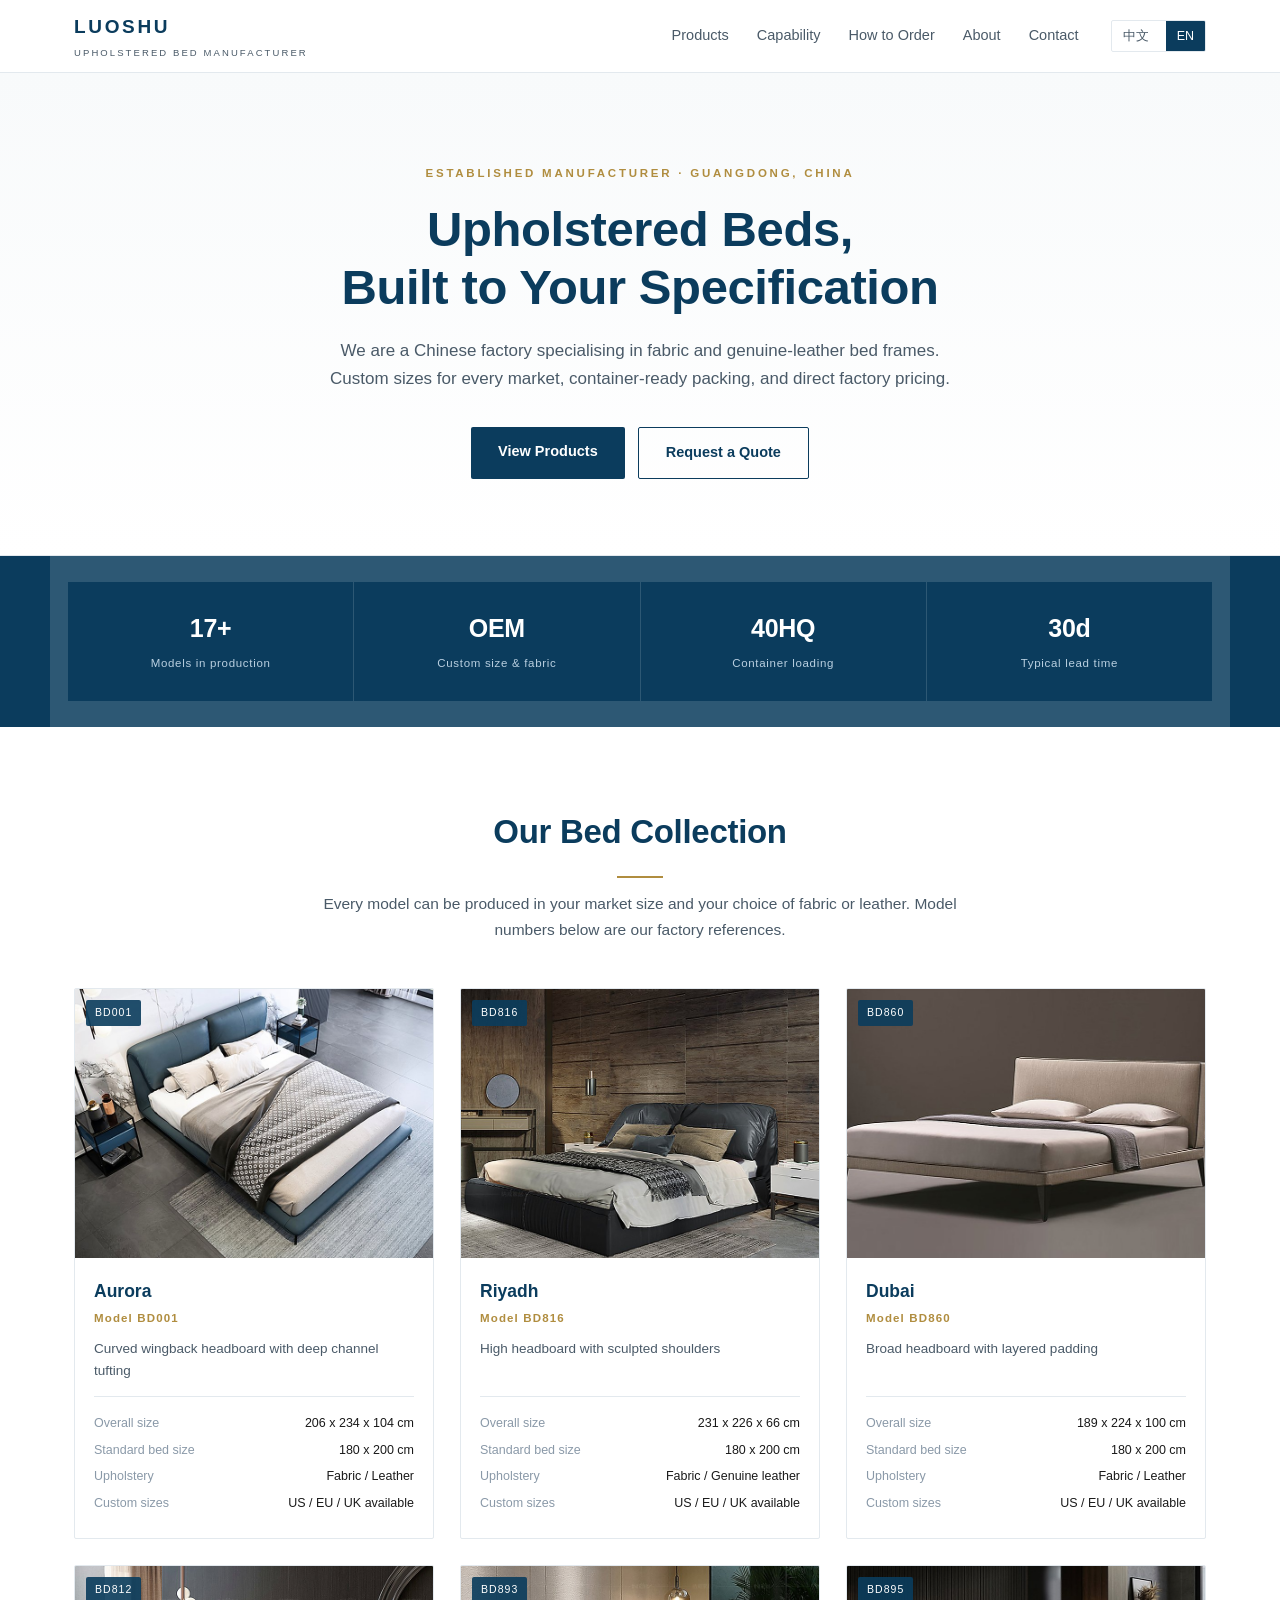
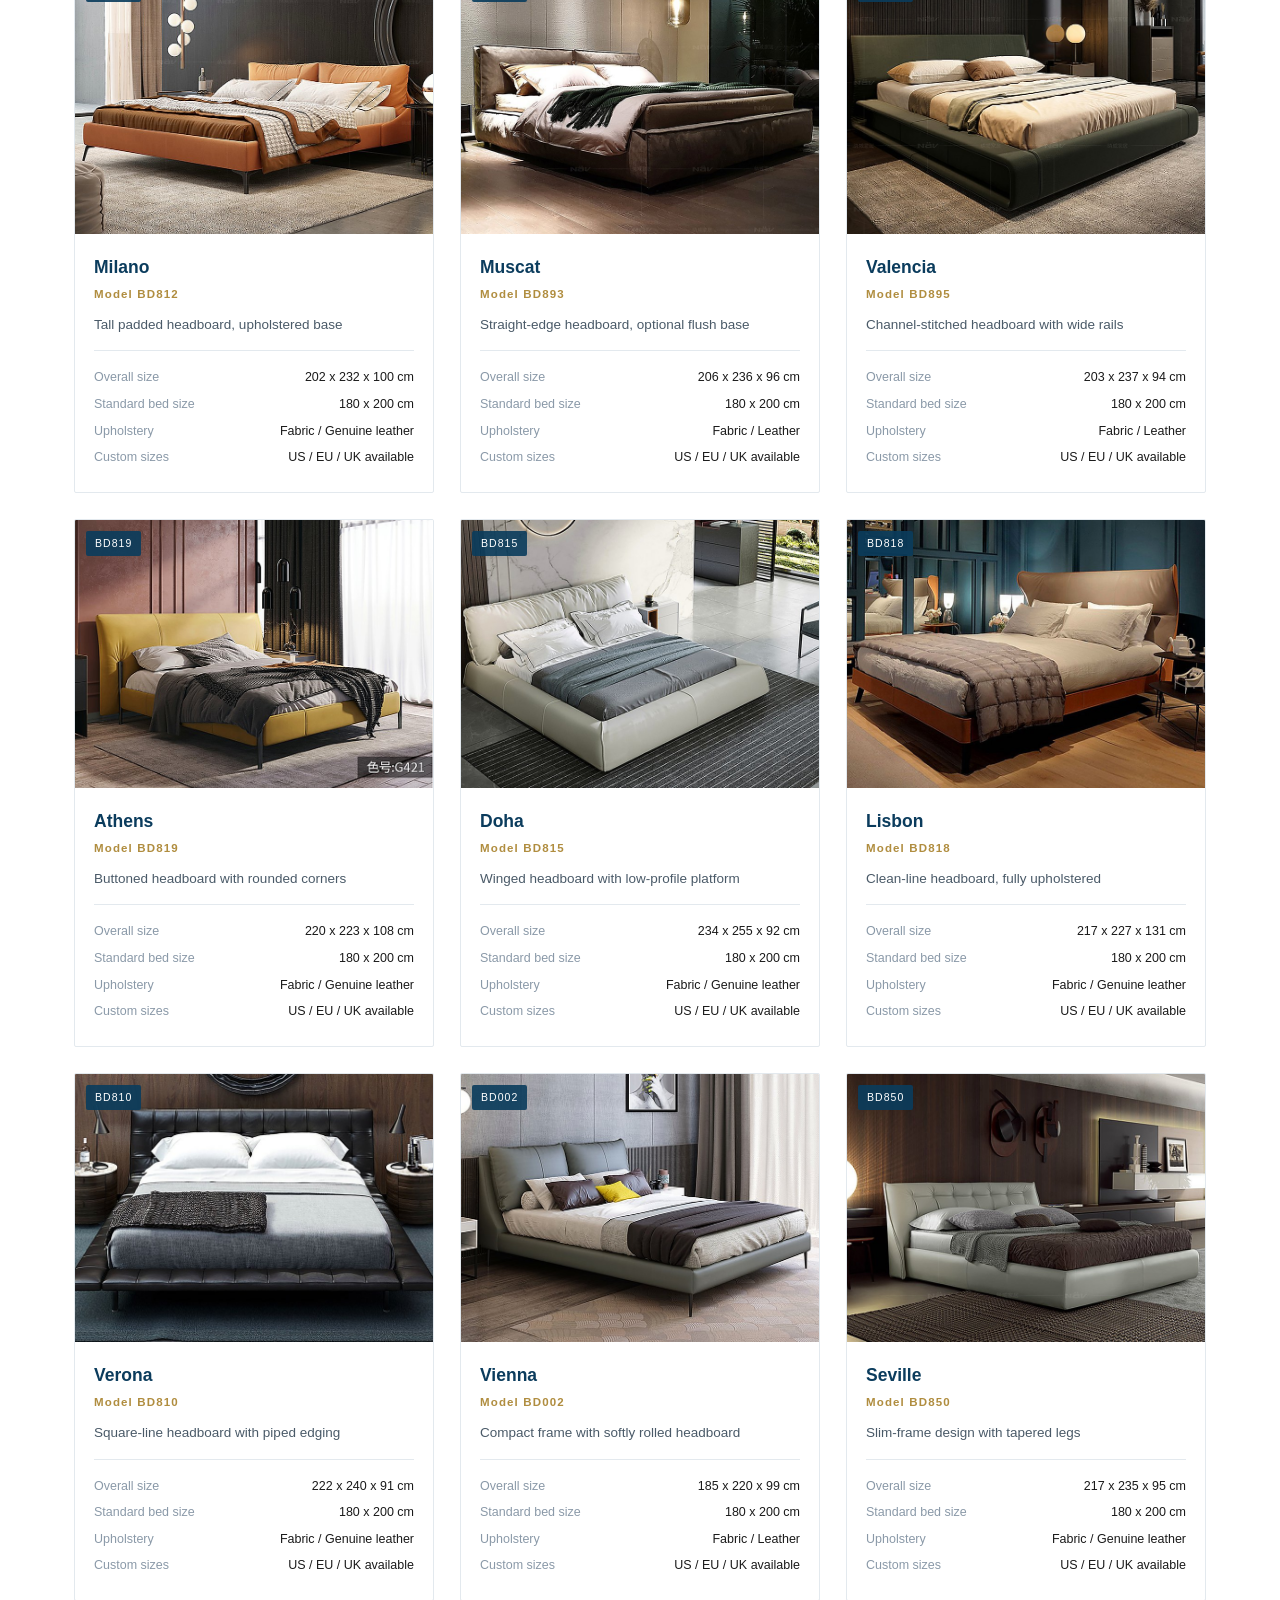
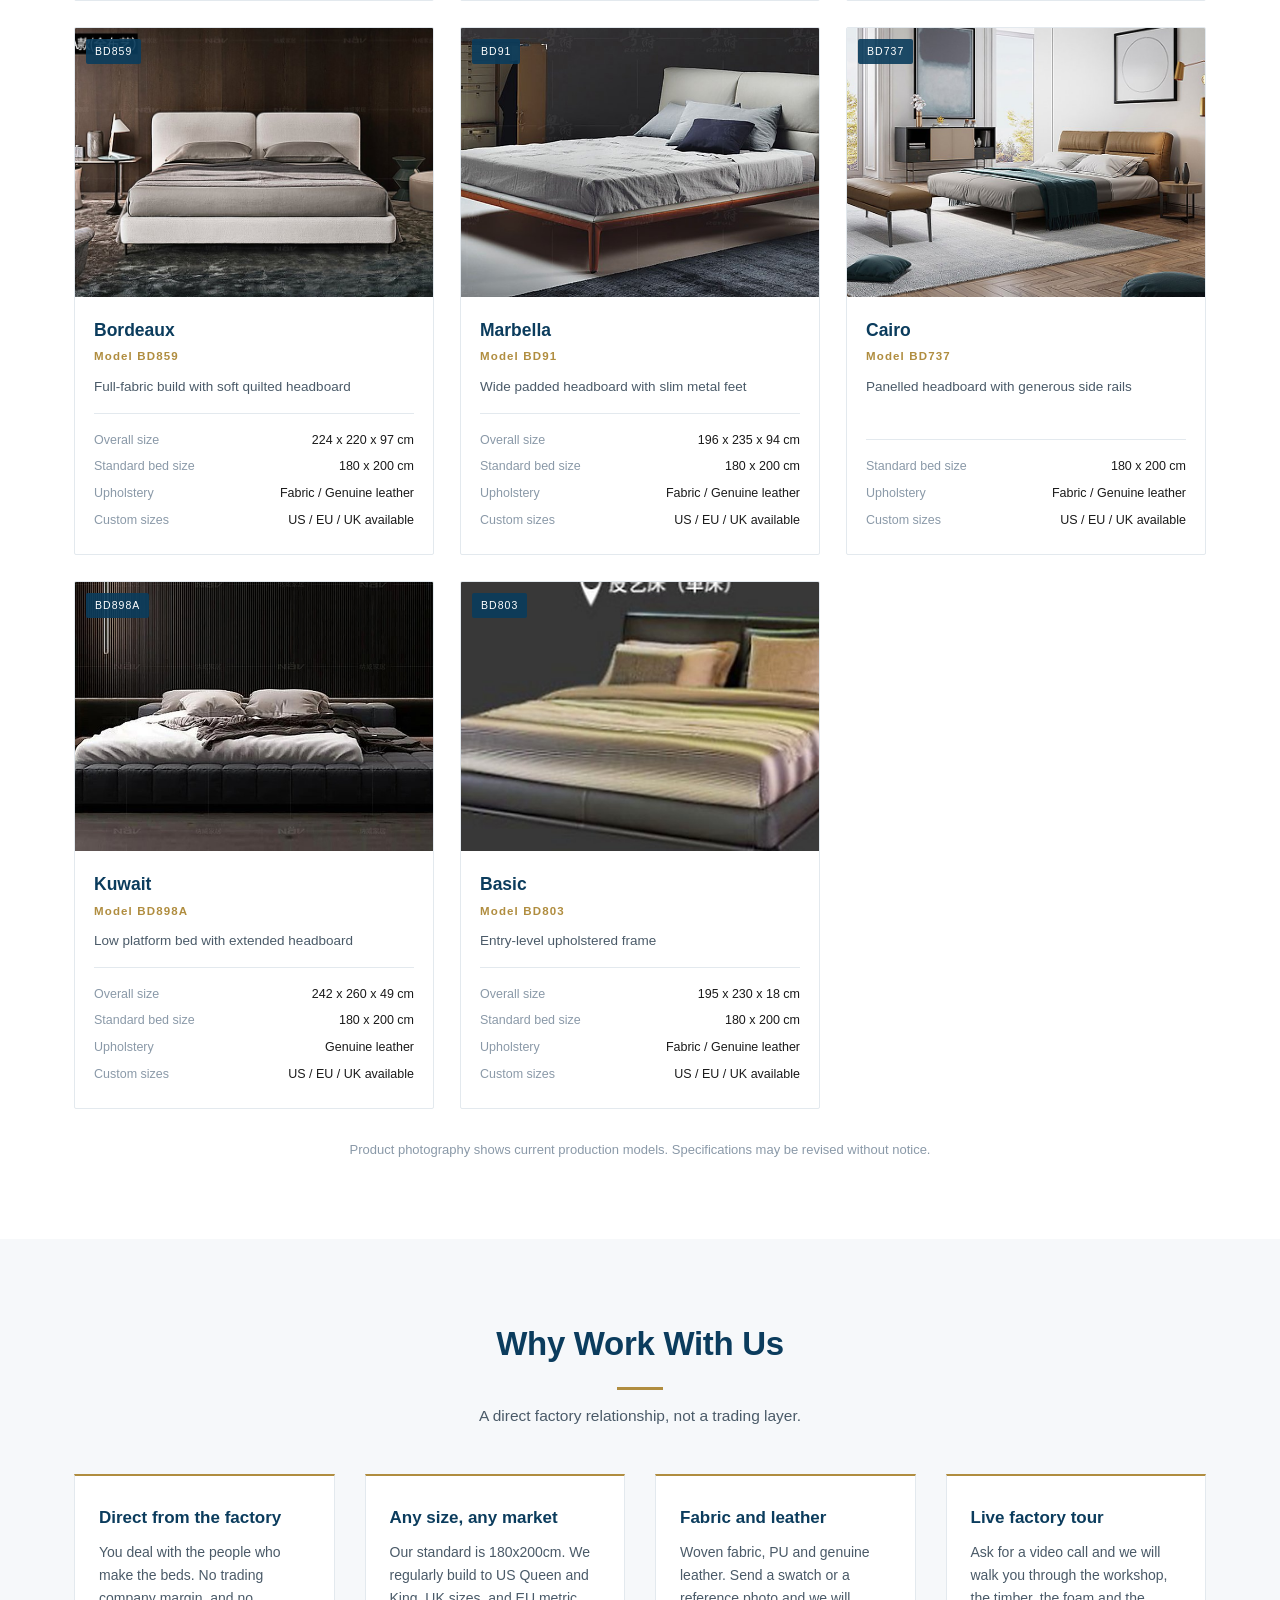
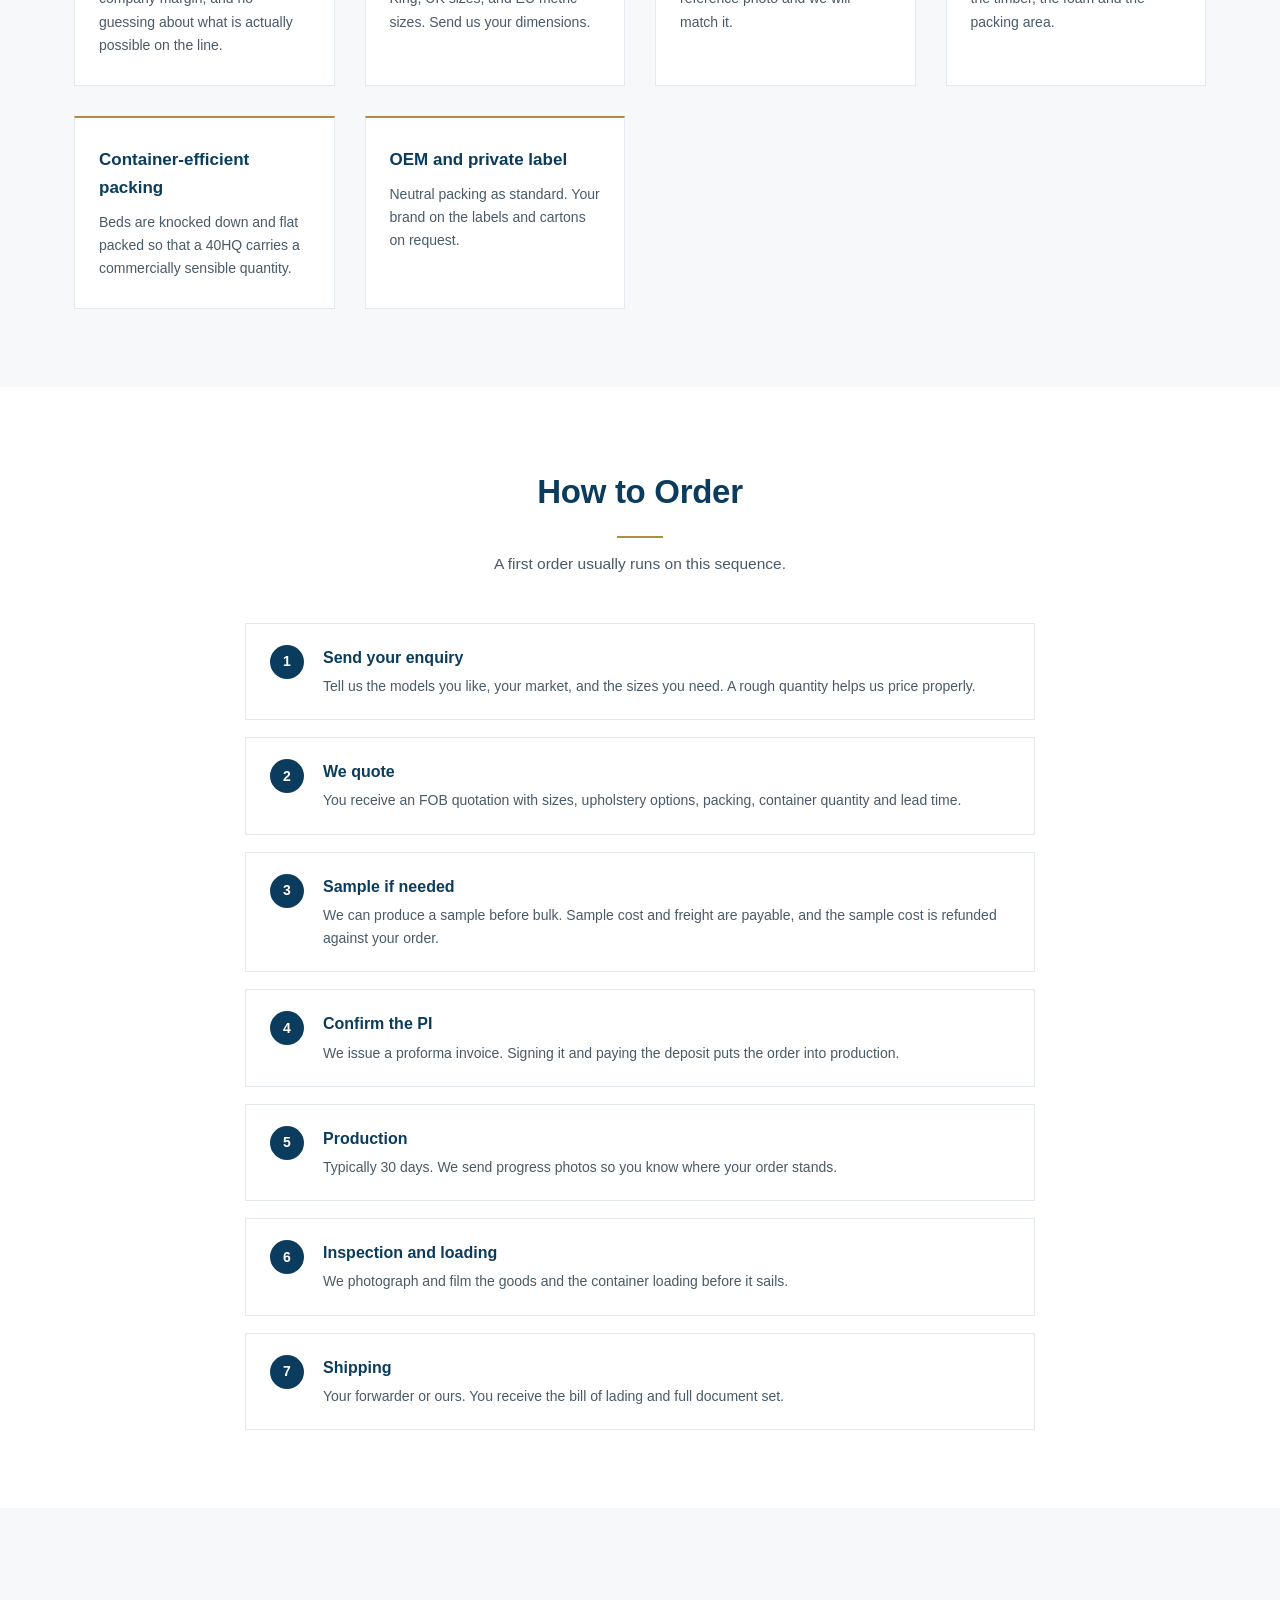
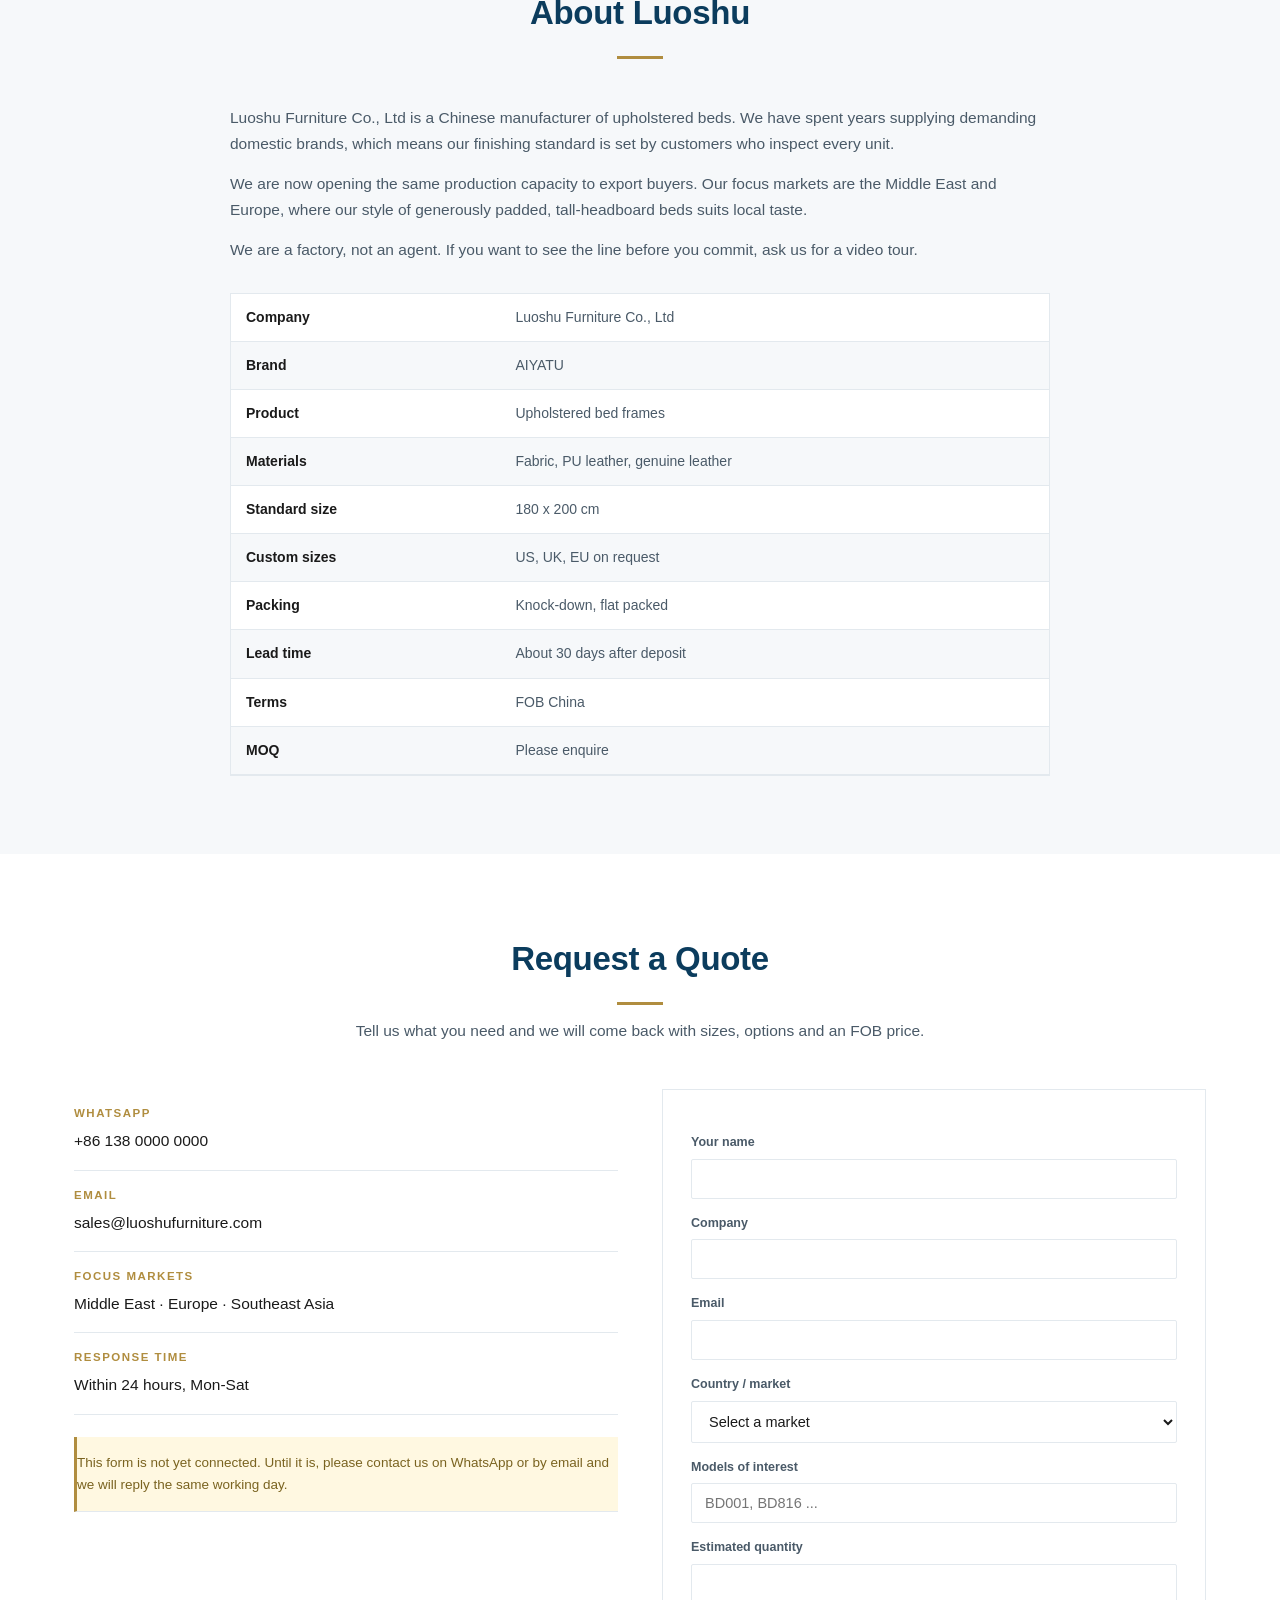
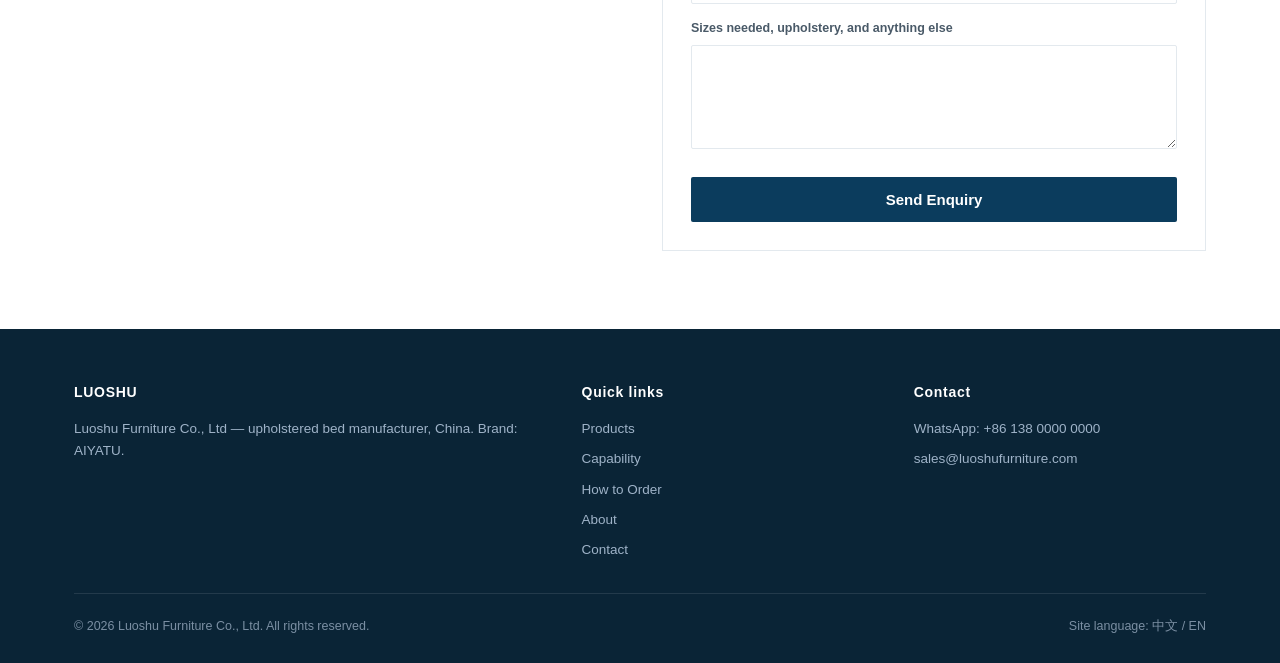
==== en/index.html @ 40e42cf0 "Luoshu Furniture bilingual export website" ====
<!DOCTYPE html>
<html lang="en">
<head>
<meta charset="UTF-8">
<meta name="viewport" content="width=device-width,initial-scale=1">
<title>Luoshu Furniture | Upholstered Bed Manufacturer in China</title>
<meta name="description" content="Chinese manufacturer of fabric and genuine leather upholstered beds. Custom sizes for Middle East and European markets, knock-down packing, FOB factory pricing.">
<link rel="canonical" href="./">
<link rel="alternate" hreflang="en" href="./">
<link rel="alternate" hreflang="zh-CN" href="../">
<meta property="og:title" content="Luoshu Furniture | Upholstered Bed Manufacturer in China">
<meta property="og:description" content="Chinese manufacturer of fabric and genuine leather upholstered beds. Custom sizes for Middle East and European markets, knock-down packing, FOB factory pricing.">
<meta property="og:type" content="website">
<link rel="icon" type="image/svg+xml" href="../assets/favicon.svg">
<link rel="stylesheet" href="../assets/style.css">
</head><body>
<header><div class="wrap nav">
<a href="#" class="logo">LUOSHU<span>UPHOLSTERED BED MANUFACTURER</span></a>
<button class="burger" aria-label="Menu">&#9776;</button>
<ul>
<li><a href="#products">Products</a></li>
<li><a href="#capability">Capability</a></li>
<li><a href="#process">How to Order</a></li>
<li><a href="#about">About</a></li>
<li><a href="#contact">Contact</a></li>
</ul>
<div class="lang">
<a href="../">中文</a><a class="on" href="./">EN</a>
</div>
</div></header>
<div class="hero"><div class="wrap">
<div class="kicker">Established manufacturer · Guangdong, China</div>
<h1>Upholstered Beds,<br>Built to Your Specification</h1>
<p>We are a Chinese factory specialising in fabric and genuine-leather bed frames. Custom sizes for every market, container-ready packing, and direct factory pricing.</p>
<div class="cta"><a class="btn btn-p" href="#products">View Products</a><a class="btn btn-o" href="#contact">Request a Quote</a></div>
</div></div>
<div class="strip"><div class="wrap">
<div><b>17+</b><small>Models in production</small></div>
<div><b>OEM</b><small>Custom size & fabric</small></div>
<div><b>40HQ</b><small>Container loading</small></div>
<div><b>30d</b><small>Typical lead time</small></div>
</div></div>
<section id="products"><div class="wrap">
<div class="head"><h2>Our Bed Collection</h2><div class="rule"></div><p>Every model can be produced in your market size and your choice of fabric or leather. Model numbers below are our factory references.</p></div>
<div class="grid">
<div class="card">
<div class="ph"><span class="tag">BD001</span><img src="../assets/products/bd001-thumb.jpg" alt="Aurora upholstered bed" loading="lazy"></div>
<div class="body">
<h3>Aurora</h3>
<div class="mdl">Model BD001</div>
<div class="dsc">Curved wingback headboard with deep channel tufting</div>
<div class="spec">
<div><span>Overall size</span><span>206 x 234 x 104 cm</span></div>
<div><span>Standard bed size</span><span>180 x 200 cm</span></div>
<div><span>Upholstery</span><span>Fabric / Leather</span></div>
<div><span>Custom sizes</span><span>US / EU / UK available</span></div>
</div></div></div>
<div class="card">
<div class="ph"><span class="tag">BD816</span><img src="../assets/products/bd816-thumb.jpg" alt="Riyadh upholstered bed" loading="lazy"></div>
<div class="body">
<h3>Riyadh</h3>
<div class="mdl">Model BD816</div>
<div class="dsc">High headboard with sculpted shoulders</div>
<div class="spec">
<div><span>Overall size</span><span>231 x 226 x 66 cm</span></div>
<div><span>Standard bed size</span><span>180 x 200 cm</span></div>
<div><span>Upholstery</span><span>Fabric / Genuine leather</span></div>
<div><span>Custom sizes</span><span>US / EU / UK available</span></div>
</div></div></div>
<div class="card">
<div class="ph"><span class="tag">BD860</span><img src="../assets/products/bd860-thumb.jpg" alt="Dubai upholstered bed" loading="lazy"></div>
<div class="body">
<h3>Dubai</h3>
<div class="mdl">Model BD860</div>
<div class="dsc">Broad headboard with layered padding</div>
<div class="spec">
<div><span>Overall size</span><span>189 x 224 x 100 cm</span></div>
<div><span>Standard bed size</span><span>180 x 200 cm</span></div>
<div><span>Upholstery</span><span>Fabric / Leather</span></div>
<div><span>Custom sizes</span><span>US / EU / UK available</span></div>
</div></div></div>
<div class="card">
<div class="ph"><span class="tag">BD812</span><img src="../assets/products/bd812-thumb.jpg" alt="Milano upholstered bed" loading="lazy"></div>
<div class="body">
<h3>Milano</h3>
<div class="mdl">Model BD812</div>
<div class="dsc">Tall padded headboard, upholstered base</div>
<div class="spec">
<div><span>Overall size</span><span>202 x 232 x 100 cm</span></div>
<div><span>Standard bed size</span><span>180 x 200 cm</span></div>
<div><span>Upholstery</span><span>Fabric / Genuine leather</span></div>
<div><span>Custom sizes</span><span>US / EU / UK available</span></div>
</div></div></div>
<div class="card">
<div class="ph"><span class="tag">BD893</span><img src="../assets/products/bd893-thumb.jpg" alt="Muscat upholstered bed" loading="lazy"></div>
<div class="body">
<h3>Muscat</h3>
<div class="mdl">Model BD893</div>
<div class="dsc">Straight-edge headboard, optional flush base</div>
<div class="spec">
<div><span>Overall size</span><span>206 x 236 x 96 cm</span></div>
<div><span>Standard bed size</span><span>180 x 200 cm</span></div>
<div><span>Upholstery</span><span>Fabric / Leather</span></div>
<div><span>Custom sizes</span><span>US / EU / UK available</span></div>
</div></div></div>
<div class="card">
<div class="ph"><span class="tag">BD895</span><img src="../assets/products/bd895-thumb.jpg" alt="Valencia upholstered bed" loading="lazy"></div>
<div class="body">
<h3>Valencia</h3>
<div class="mdl">Model BD895</div>
<div class="dsc">Channel-stitched headboard with wide rails</div>
<div class="spec">
<div><span>Overall size</span><span>203 x 237 x 94 cm</span></div>
<div><span>Standard bed size</span><span>180 x 200 cm</span></div>
<div><span>Upholstery</span><span>Fabric / Leather</span></div>
<div><span>Custom sizes</span><span>US / EU / UK available</span></div>
</div></div></div>
<div class="card">
<div class="ph"><span class="tag">BD819</span><img src="../assets/products/bd819-thumb.jpg" alt="Athens upholstered bed" loading="lazy"></div>
<div class="body">
<h3>Athens</h3>
<div class="mdl">Model BD819</div>
<div class="dsc">Buttoned headboard with rounded corners</div>
<div class="spec">
<div><span>Overall size</span><span>220 x 223 x 108 cm</span></div>
<div><span>Standard bed size</span><span>180 x 200 cm</span></div>
<div><span>Upholstery</span><span>Fabric / Genuine leather</span></div>
<div><span>Custom sizes</span><span>US / EU / UK available</span></div>
</div></div></div>
<div class="card">
<div class="ph"><span class="tag">BD815</span><img src="../assets/products/bd815-thumb.jpg" alt="Doha upholstered bed" loading="lazy"></div>
<div class="body">
<h3>Doha</h3>
<div class="mdl">Model BD815</div>
<div class="dsc">Winged headboard with low-profile platform</div>
<div class="spec">
<div><span>Overall size</span><span>234 x 255 x 92 cm</span></div>
<div><span>Standard bed size</span><span>180 x 200 cm</span></div>
<div><span>Upholstery</span><span>Fabric / Genuine leather</span></div>
<div><span>Custom sizes</span><span>US / EU / UK available</span></div>
</div></div></div>
<div class="card">
<div class="ph"><span class="tag">BD818</span><img src="../assets/products/bd818-thumb.jpg" alt="Lisbon upholstered bed" loading="lazy"></div>
<div class="body">
<h3>Lisbon</h3>
<div class="mdl">Model BD818</div>
<div class="dsc">Clean-line headboard, fully upholstered</div>
<div class="spec">
<div><span>Overall size</span><span>217 x 227 x 131 cm</span></div>
<div><span>Standard bed size</span><span>180 x 200 cm</span></div>
<div><span>Upholstery</span><span>Fabric / Genuine leather</span></div>
<div><span>Custom sizes</span><span>US / EU / UK available</span></div>
</div></div></div>
<div class="card">
<div class="ph"><span class="tag">BD810</span><img src="../assets/products/bd810-thumb.jpg" alt="Verona upholstered bed" loading="lazy"></div>
<div class="body">
<h3>Verona</h3>
<div class="mdl">Model BD810</div>
<div class="dsc">Square-line headboard with piped edging</div>
<div class="spec">
<div><span>Overall size</span><span>222 x 240 x 91 cm</span></div>
<div><span>Standard bed size</span><span>180 x 200 cm</span></div>
<div><span>Upholstery</span><span>Fabric / Genuine leather</span></div>
<div><span>Custom sizes</span><span>US / EU / UK available</span></div>
</div></div></div>
<div class="card">
<div class="ph"><span class="tag">BD002</span><img src="../assets/products/bd002-thumb.jpg" alt="Vienna upholstered bed" loading="lazy"></div>
<div class="body">
<h3>Vienna</h3>
<div class="mdl">Model BD002</div>
<div class="dsc">Compact frame with softly rolled headboard</div>
<div class="spec">
<div><span>Overall size</span><span>185 x 220 x 99 cm</span></div>
<div><span>Standard bed size</span><span>180 x 200 cm</span></div>
<div><span>Upholstery</span><span>Fabric / Leather</span></div>
<div><span>Custom sizes</span><span>US / EU / UK available</span></div>
</div></div></div>
<div class="card">
<div class="ph"><span class="tag">BD850</span><img src="../assets/products/bd850-thumb.jpg" alt="Seville upholstered bed" loading="lazy"></div>
<div class="body">
<h3>Seville</h3>
<div class="mdl">Model BD850</div>
<div class="dsc">Slim-frame design with tapered legs</div>
<div class="spec">
<div><span>Overall size</span><span>217 x 235 x 95 cm</span></div>
<div><span>Standard bed size</span><span>180 x 200 cm</span></div>
<div><span>Upholstery</span><span>Fabric / Genuine leather</span></div>
<div><span>Custom sizes</span><span>US / EU / UK available</span></div>
</div></div></div>
<div class="card">
<div class="ph"><span class="tag">BD859</span><img src="../assets/products/bd859-thumb.jpg" alt="Bordeaux upholstered bed" loading="lazy"></div>
<div class="body">
<h3>Bordeaux</h3>
<div class="mdl">Model BD859</div>
<div class="dsc">Full-fabric build with soft quilted headboard</div>
<div class="spec">
<div><span>Overall size</span><span>224 x 220 x 97 cm</span></div>
<div><span>Standard bed size</span><span>180 x 200 cm</span></div>
<div><span>Upholstery</span><span>Fabric / Genuine leather</span></div>
<div><span>Custom sizes</span><span>US / EU / UK available</span></div>
</div></div></div>
<div class="card">
<div class="ph"><span class="tag">BD91</span><img src="../assets/products/bd91-thumb.jpg" alt="Marbella upholstered bed" loading="lazy"></div>
<div class="body">
<h3>Marbella</h3>
<div class="mdl">Model BD91</div>
<div class="dsc">Wide padded headboard with slim metal feet</div>
<div class="spec">
<div><span>Overall size</span><span>196 x 235 x 94 cm</span></div>
<div><span>Standard bed size</span><span>180 x 200 cm</span></div>
<div><span>Upholstery</span><span>Fabric / Genuine leather</span></div>
<div><span>Custom sizes</span><span>US / EU / UK available</span></div>
</div></div></div>
<div class="card">
<div class="ph"><span class="tag">BD737</span><img src="../assets/products/bd737-thumb.jpg" alt="Cairo upholstered bed" loading="lazy"></div>
<div class="body">
<h3>Cairo</h3>
<div class="mdl">Model BD737</div>
<div class="dsc">Panelled headboard with generous side rails</div>
<div class="spec">
<div><span>Standard bed size</span><span>180 x 200 cm</span></div>
<div><span>Upholstery</span><span>Fabric / Genuine leather</span></div>
<div><span>Custom sizes</span><span>US / EU / UK available</span></div>
</div></div></div>
<div class="card">
<div class="ph"><span class="tag">BD898A</span><img src="../assets/products/bd898a-thumb.jpg" alt="Kuwait upholstered bed" loading="lazy"></div>
<div class="body">
<h3>Kuwait</h3>
<div class="mdl">Model BD898A</div>
<div class="dsc">Low platform bed with extended headboard</div>
<div class="spec">
<div><span>Overall size</span><span>242 x 260 x 49 cm</span></div>
<div><span>Standard bed size</span><span>180 x 200 cm</span></div>
<div><span>Upholstery</span><span>Genuine leather</span></div>
<div><span>Custom sizes</span><span>US / EU / UK available</span></div>
</div></div></div>
<div class="card">
<div class="ph"><span class="tag">BD803</span><img src="../assets/products/bd803-thumb.jpg" alt="Basic upholstered bed" loading="lazy"></div>
<div class="body">
<h3>Basic</h3>
<div class="mdl">Model BD803</div>
<div class="dsc">Entry-level upholstered frame</div>
<div class="spec">
<div><span>Overall size</span><span>195 x 230 x 18 cm</span></div>
<div><span>Standard bed size</span><span>180 x 200 cm</span></div>
<div><span>Upholstery</span><span>Fabric / Genuine leather</span></div>
<div><span>Custom sizes</span><span>US / EU / UK available</span></div>
</div></div></div>
</div>
<p style="text-align:center;margin-top:30px;font-size:13px;color:#8a99a8">Product photography shows current production models. Specifications may be revised without notice.</p>
</div></section>
<section id="capability" class="alt"><div class="wrap">
<div class="head"><h2>Why Work With Us</h2><div class="rule"></div><p>A direct factory relationship, not a trading layer.</p></div>
<div class="feat">
<div class="fitem"><h3>Direct from the factory</h3><p>You deal with the people who make the beds. No trading company margin, and no guessing about what is actually possible on the line.</p></div>
<div class="fitem"><h3>Any size, any market</h3><p>Our standard is 180x200cm. We regularly build to US Queen and King, UK sizes, and EU metric sizes. Send us your dimensions.</p></div>
<div class="fitem"><h3>Fabric and leather</h3><p>Woven fabric, PU and genuine leather. Send a swatch or a reference photo and we will match it.</p></div>
<div class="fitem"><h3>Live factory tour</h3><p>Ask for a video call and we will walk you through the workshop, the timber, the foam and the packing area.</p></div>
<div class="fitem"><h3>Container-efficient packing</h3><p>Beds are knocked down and flat packed so that a 40HQ carries a commercially sensible quantity.</p></div>
<div class="fitem"><h3>OEM and private label</h3><p>Neutral packing as standard. Your brand on the labels and cartons on request.</p></div>
</div></div></section>
<section id="process"><div class="wrap">
<div class="head"><h2>How to Order</h2><div class="rule"></div><p>A first order usually runs on this sequence.</p></div>
<div class="steps">
<div class="step"><div><h3>Send your enquiry</h3><p>Tell us the models you like, your market, and the sizes you need. A rough quantity helps us price properly.</p></div></div>
<div class="step"><div><h3>We quote</h3><p>You receive an FOB quotation with sizes, upholstery options, packing, container quantity and lead time.</p></div></div>
<div class="step"><div><h3>Sample if needed</h3><p>We can produce a sample before bulk. Sample cost and freight are payable, and the sample cost is refunded against your order.</p></div></div>
<div class="step"><div><h3>Confirm the PI</h3><p>We issue a proforma invoice. Signing it and paying the deposit puts the order into production.</p></div></div>
<div class="step"><div><h3>Production</h3><p>Typically 30 days. We send progress photos so you know where your order stands.</p></div></div>
<div class="step"><div><h3>Inspection and loading</h3><p>We photograph and film the goods and the container loading before it sails.</p></div></div>
<div class="step"><div><h3>Shipping</h3><p>Your forwarder or ours. You receive the bill of lading and full document set.</p></div></div>
</div></div></section>
<section id="about" class="alt"><div class="wrap">
<div class="head"><h2>About Luoshu</h2><div class="rule"></div></div>
<div style="max-width:820px;margin:0 auto">
<p style="margin-bottom:15px;color:#4a5a68;font-size:15.5px">Luoshu Furniture Co., Ltd is a Chinese manufacturer of upholstered beds. We have spent years supplying demanding domestic brands, which means our finishing standard is set by customers who inspect every unit.</p>
<p style="margin-bottom:15px;color:#4a5a68;font-size:15.5px">We are now opening the same production capacity to export buyers. Our focus markets are the Middle East and Europe, where our style of generously padded, tall-headboard beds suits local taste.</p>
<p style="margin-bottom:15px;color:#4a5a68;font-size:15.5px">We are a factory, not an agent. If you want to see the line before you commit, ask us for a video tour.</p>
<div class="tblwrap" style="margin-top:30px"><table class="tbl">
<tr><td>Company</td><td>Luoshu Furniture Co., Ltd</td></tr>
<tr><td>Brand</td><td>AIYATU</td></tr>
<tr><td>Product</td><td>Upholstered bed frames</td></tr>
<tr><td>Materials</td><td>Fabric, PU leather, genuine leather</td></tr>
<tr><td>Standard size</td><td>180 x 200 cm</td></tr>
<tr><td>Custom sizes</td><td>US, UK, EU on request</td></tr>
<tr><td>Packing</td><td>Knock-down, flat packed</td></tr>
<tr><td>Lead time</td><td>About 30 days after deposit</td></tr>
<tr><td>Terms</td><td>FOB China</td></tr>
<tr><td>MOQ</td><td>Please enquire</td></tr>
</table></div></div></div></section>
<section id="contact"><div class="wrap">
<div class="head"><h2>Request a Quote</h2><div class="rule"></div><p>Tell us what you need and we will come back with sizes, options and an FOB price.</p></div>
<div class="cbox">
<div class="cinfo">
<div><b>WhatsApp</b><a href="https://wa.me/8613800000000" target="_blank" rel="noopener">+86 138 0000 0000</a></div>
<div><b>Email</b><a href="mailto:sales@luoshufurniture.com">sales@luoshufurniture.com</a></div>
<div><b>Focus markets</b><span>Middle East · Europe · Southeast Asia</span></div>
<div><b>Response time</b><span>Within 24 hours, Mon-Sat</span></div>
<div class="note">This form is not yet connected. Until it is, please contact us on WhatsApp or by email and we will reply the same working day.</div>
</div>
<form onsubmit="return false">
<label>Your name</label><input type="text" name="name">
<label>Company</label><input type="text" name="company">
<label>Email</label><input type="email" name="email">
<label>Country / market</label><select name="market"><option value="">Select a market</option>
<option>United Arab Emirates</option>
<option>Saudi Arabia</option>
<option>Qatar</option>
<option>Kuwait</option>
<option>Oman</option>
<option>Germany</option>
<option>Netherlands</option>
<option>Poland</option>
<option>United Kingdom</option>
<option>Malaysia</option>
<option>Other</option>
</select>
<label>Models of interest</label><input type="text" name="models" placeholder="BD001, BD816 ...">
<label>Estimated quantity</label><input type="text" name="qty">
<label>Sizes needed, upholstery, and anything else</label><textarea name="msg"></textarea>
<button type="submit">Send Enquiry</button>
</form>
</div></div></section>
<footer><div class="wrap">
<div class="fgrid">
<div><h4>LUOSHU</h4><p>Luoshu Furniture Co., Ltd — upholstered bed manufacturer, China. Brand: AIYATU.</p></div>
<div><h4>Quick links</h4><ul>
<li><a href="#products">Products</a></li>
<li><a href="#capability">Capability</a></li>
<li><a href="#process">How to Order</a></li>
<li><a href="#about">About</a></li>
<li><a href="#contact">Contact</a></li>
</ul></div>
<div><h4>Contact</h4><ul>
<li><a href="https://wa.me/8613800000000" target="_blank" rel="noopener">WhatsApp: +86 138 0000 0000</a></li>
<li><a href="mailto:sales@luoshufurniture.com">sales@luoshufurniture.com</a></li>
</ul></div>
</div>
<div class="fbot"><span>&copy; 2026 Luoshu Furniture Co., Ltd. All rights reserved.</span><span>Site language: <a href='../'>中文</a> / EN</span></div>
</div></footer>
<script src="../assets/main.js"></script>
</body></html>
---- assets/style.css ----
:root{
  --ink:#1a1a1a; --ink2:#4a5a68; --line:#e3e9ee; --bg:#ffffff; --soft:#f6f8fa;
  --brand:#0b3c5d; --brand2:#1b6ca8; --gold:#b08d3f; --radius:2px;
  --max:1180px;
}
*{box-sizing:border-box;margin:0;padding:0}
html{scroll-behavior:smooth}
body{font-family:"Segoe UI",-apple-system,"Helvetica Neue","Microsoft YaHei",sans-serif;
  color:var(--ink);background:var(--bg);line-height:1.65;-webkit-font-smoothing:antialiased}
img{max-width:100%;display:block;height:auto}
a{color:inherit;text-decoration:none}
.wrap{max-width:var(--max);margin:0 auto;padding:0 24px}

/* header */
header{position:sticky;top:0;z-index:50;background:rgba(255,255,255,.94);
  backdrop-filter:saturate(180%) blur(8px);border-bottom:1px solid var(--line)}
.nav{display:flex;align-items:center;gap:32px;height:72px}
.logo{font-size:19px;font-weight:700;letter-spacing:.14em;color:var(--brand)}
.logo span{display:block;font-size:9.5px;font-weight:400;letter-spacing:.22em;color:var(--ink2);margin-top:2px}
.nav ul{display:flex;gap:28px;list-style:none;margin-left:auto;font-size:14.5px}
.nav ul a{color:var(--ink2);padding:6px 0;border-bottom:1.5px solid transparent;transition:.18s}
.nav ul a:hover,.nav ul a.on{color:var(--brand);border-color:var(--gold)}
.lang{display:flex;gap:6px;font-size:12.5px;border:1px solid var(--line);border-radius:2px;overflow:hidden}
.lang a{padding:5px 11px;color:var(--ink2)}
.lang a.on{background:var(--brand);color:#fff}
.burger{display:none;margin-left:auto;font-size:22px;color:var(--brand);background:none;border:0;cursor:pointer}

/* hero */
.hero{background:linear-gradient(180deg,#f8fafb,#fff);border-bottom:1px solid var(--line);
  padding:86px 0 76px;text-align:center}
.hero h1{font-size:clamp(31px,4.4vw,49px);font-weight:700;letter-spacing:-.4px;line-height:1.18;color:var(--brand)}
.hero p{max-width:660px;margin:20px auto 0;font-size:17px;color:var(--ink2)}
.kicker{display:inline-block;font-size:11.5px;letter-spacing:.24em;color:var(--gold);
  text-transform:uppercase;margin-bottom:18px;font-weight:600}
.cta{display:inline-flex;gap:13px;margin-top:34px;flex-wrap:wrap;justify-content:center}
.btn{display:inline-block;padding:13px 27px;font-size:14.5px;font-weight:600;border-radius:2px;transition:.18s}
.btn-p{background:var(--brand);color:#fff}
.btn-p:hover{background:#08283d}
.btn-o{border:1.5px solid var(--brand);color:var(--brand)}
.btn-o:hover{background:var(--brand);color:#fff}

/* strip */
.strip{background:var(--brand);color:#fff;padding:0}
.strip .wrap{display:grid;grid-template-columns:repeat(4,1fr);gap:1px;background:rgba(255,255,255,.14)}
.strip div{background:var(--brand);padding:26px 18px;text-align:center}
.strip b{display:block;font-size:25px;font-weight:700;letter-spacing:-.3px}
.strip small{font-size:11.5px;color:#b9cfe0;letter-spacing:.06em}

/* sections */
section{padding:78px 0}
.alt{background:var(--soft)}
.head{text-align:center;max-width:680px;margin:0 auto 46px}
.head h2{font-size:clamp(24px,3vw,33px);color:var(--brand);font-weight:700;letter-spacing:-.3px}
.head p{margin-top:13px;color:var(--ink2);font-size:15.5px}
.rule{width:46px;height:2.5px;background:var(--gold);margin:16px auto 0}

/* grid */
.grid{display:grid;grid-template-columns:repeat(auto-fill,minmax(272px,1fr));gap:26px}
.card{background:#fff;border:1px solid var(--line);border-radius:2px;overflow:hidden;
  transition:.22s;display:flex;flex-direction:column}
.card:hover{box-shadow:0 10px 30px rgba(11,60,93,.10);transform:translateY(-3px);border-color:#c9d6e0}
.card .ph{background:var(--soft);aspect-ratio:4/3;overflow:hidden;position:relative}
.card .ph img{width:100%;height:100%;object-fit:cover;transition:.4s}
.card:hover .ph img{transform:scale(1.045)}
.tag{position:absolute;top:11px;left:11px;background:rgba(11,60,93,.9);color:#fff;
  font-size:10.5px;letter-spacing:.1em;padding:4px 9px;border-radius:2px}
.card .body{padding:19px 19px 21px;flex:1;display:flex;flex-direction:column}
.card h3{font-size:17.5px;color:var(--brand);font-weight:700}
.card .mdl{font-size:11.5px;color:var(--gold);letter-spacing:.1em;margin-top:3px;font-weight:600}
.card .dsc{font-size:13.5px;color:var(--ink2);margin-top:10px;flex:1}
.spec{margin-top:14px;padding-top:13px;border-top:1px solid var(--line);font-size:12.5px;color:var(--ink2)}
.spec div{display:flex;justify-content:space-between;gap:10px;padding:3px 0}
.spec span:first-child{color:#8a99a8}
.spec span:last-child{text-align:right;font-weight:500;color:var(--ink)}

/* features */
.feat{display:grid;grid-template-columns:repeat(auto-fit,minmax(255px,1fr));gap:30px}
.fitem{padding:28px 24px;background:#fff;border:1px solid var(--line);border-top:2.5px solid var(--gold)}
.fitem h3{font-size:17px;color:var(--brand);margin-bottom:9px}
.fitem p{font-size:14px;color:var(--ink2)}

/* steps */
.steps{counter-reset:s;display:grid;gap:17px;max-width:790px;margin:0 auto}
.step{counter-increment:s;display:flex;gap:19px;align-items:flex-start;
  background:#fff;padding:21px 24px;border:1px solid var(--line)}
.step::before{content:counter(s);flex:0 0 34px;height:34px;border-radius:50%;
  background:var(--brand);color:#fff;display:grid;place-items:center;font-size:14px;font-weight:700}
.step h3{font-size:16px;color:var(--brand);margin-bottom:4px}
.step p{font-size:14px;color:var(--ink2)}

/* table */
.tbl{width:100%;border-collapse:collapse;font-size:14px;background:#fff}
.tbl th{background:var(--brand);color:#fff;padding:13px 15px;text-align:left;font-size:13px;font-weight:600}
.tbl td{padding:12px 15px;border-bottom:1px solid var(--line);color:var(--ink2)}
.tbl tr:nth-child(even) td{background:var(--soft)}
.tbl td:first-child{font-weight:600;color:var(--ink);white-space:nowrap}
.tblwrap{overflow-x:auto;border:1px solid var(--line)}

/* contact */
.cbox{display:grid;grid-template-columns:1fr 1fr;gap:44px;align-items:start}
.cinfo div{padding:15px 0;border-bottom:1px solid var(--line)}
.cinfo b{display:block;font-size:11.5px;letter-spacing:.13em;color:var(--gold);
  text-transform:uppercase;margin-bottom:5px}
.cinfo a,.cinfo span{font-size:15.5px;color:var(--ink)}
.note{background:#fff8e1;border-left:3px solid var(--gold);padding:16px 19px;font-size:13.5px;color:#7a6320;margin-top:22px}
form{background:#fff;border:1px solid var(--line);padding:28px}
label{display:block;font-size:12.5px;font-weight:600;color:var(--ink2);margin:14px 0 6px}
input,select,textarea{width:100%;padding:11px 13px;border:1px solid var(--line);
  border-radius:2px;font-family:inherit;font-size:14.5px;color:var(--ink);background:#fff}
input:focus,select:focus,textarea:focus{outline:none;border-color:var(--brand2)}
textarea{min-height:104px;resize:vertical}
button[type=submit]{width:100%;margin-top:20px;padding:14px;background:var(--brand);color:#fff;
  border:0;font-size:15px;font-weight:600;cursor:pointer;font-family:inherit;border-radius:2px}
button[type=submit]:hover{background:#08283d}

/* footer */
footer{background:#0a2436;color:#9fb3c8;padding:52px 0 26px;font-size:13.5px}
.fgrid{display:grid;grid-template-columns:1.6fr 1fr 1fr;gap:40px;padding-bottom:32px;
  border-bottom:1px solid rgba(255,255,255,.1)}
footer h4{color:#fff;font-size:14px;margin-bottom:14px;letter-spacing:.05em}
footer ul{list-style:none;display:grid;gap:8px}
footer a:hover{color:#fff}
.fbot{padding-top:22px;display:flex;justify-content:space-between;gap:16px;flex-wrap:wrap;font-size:12.5px;color:#7b8fa3}

@media(max-width:880px){
  .cbox{grid-template-columns:1fr}
  .strip .wrap{grid-template-columns:repeat(2,1fr)}
  .fgrid{grid-template-columns:1fr;gap:26px}
}
@media(max-width:720px){
  .nav ul{display:none;position:absolute;top:72px;left:0;right:0;background:#fff;
    flex-direction:column;padding:14px 24px;border-bottom:1px solid var(--line);gap:2px}
  .nav ul.open{display:flex}
  .nav ul a{display:block;padding:11px 0;border-bottom:1px solid var(--line)}
  .burger{display:block}
  .lang{order:3}
  section{padding:56px 0}
  .hero{padding:60px 0 54px}
}
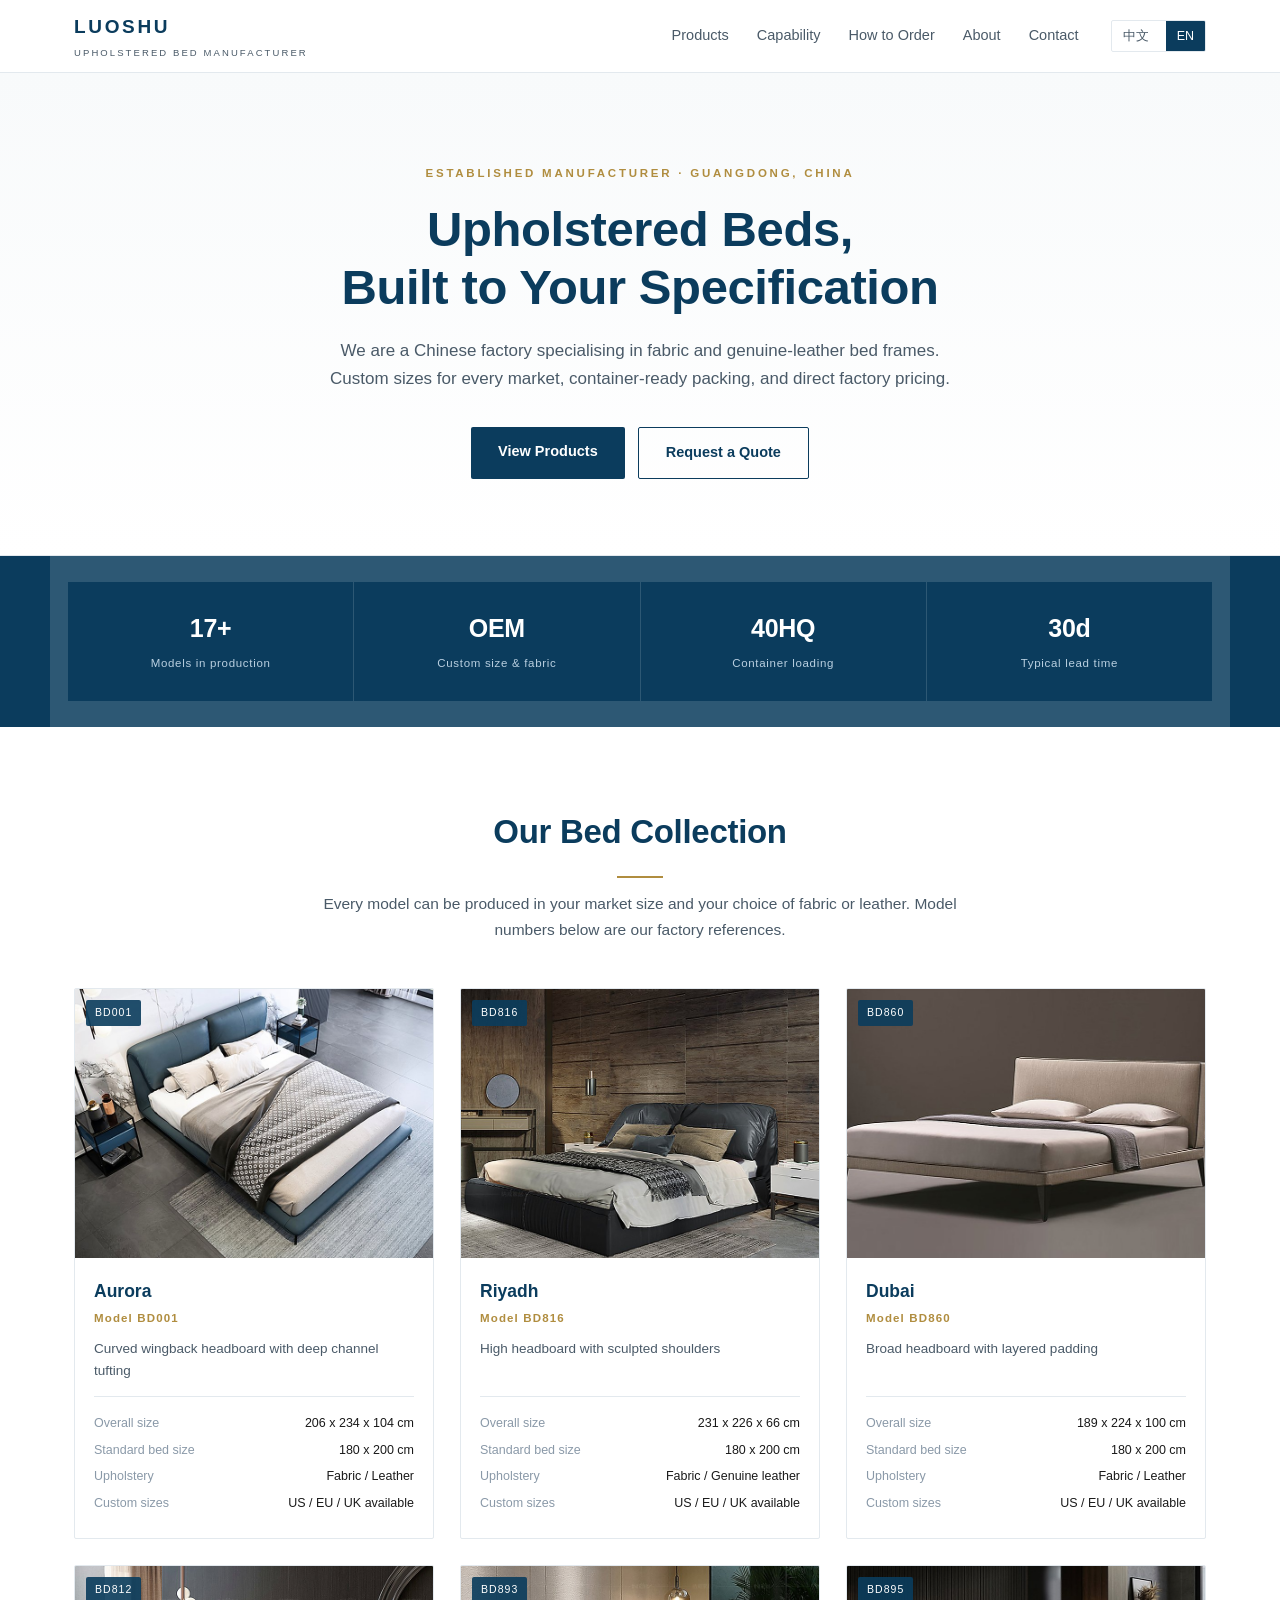
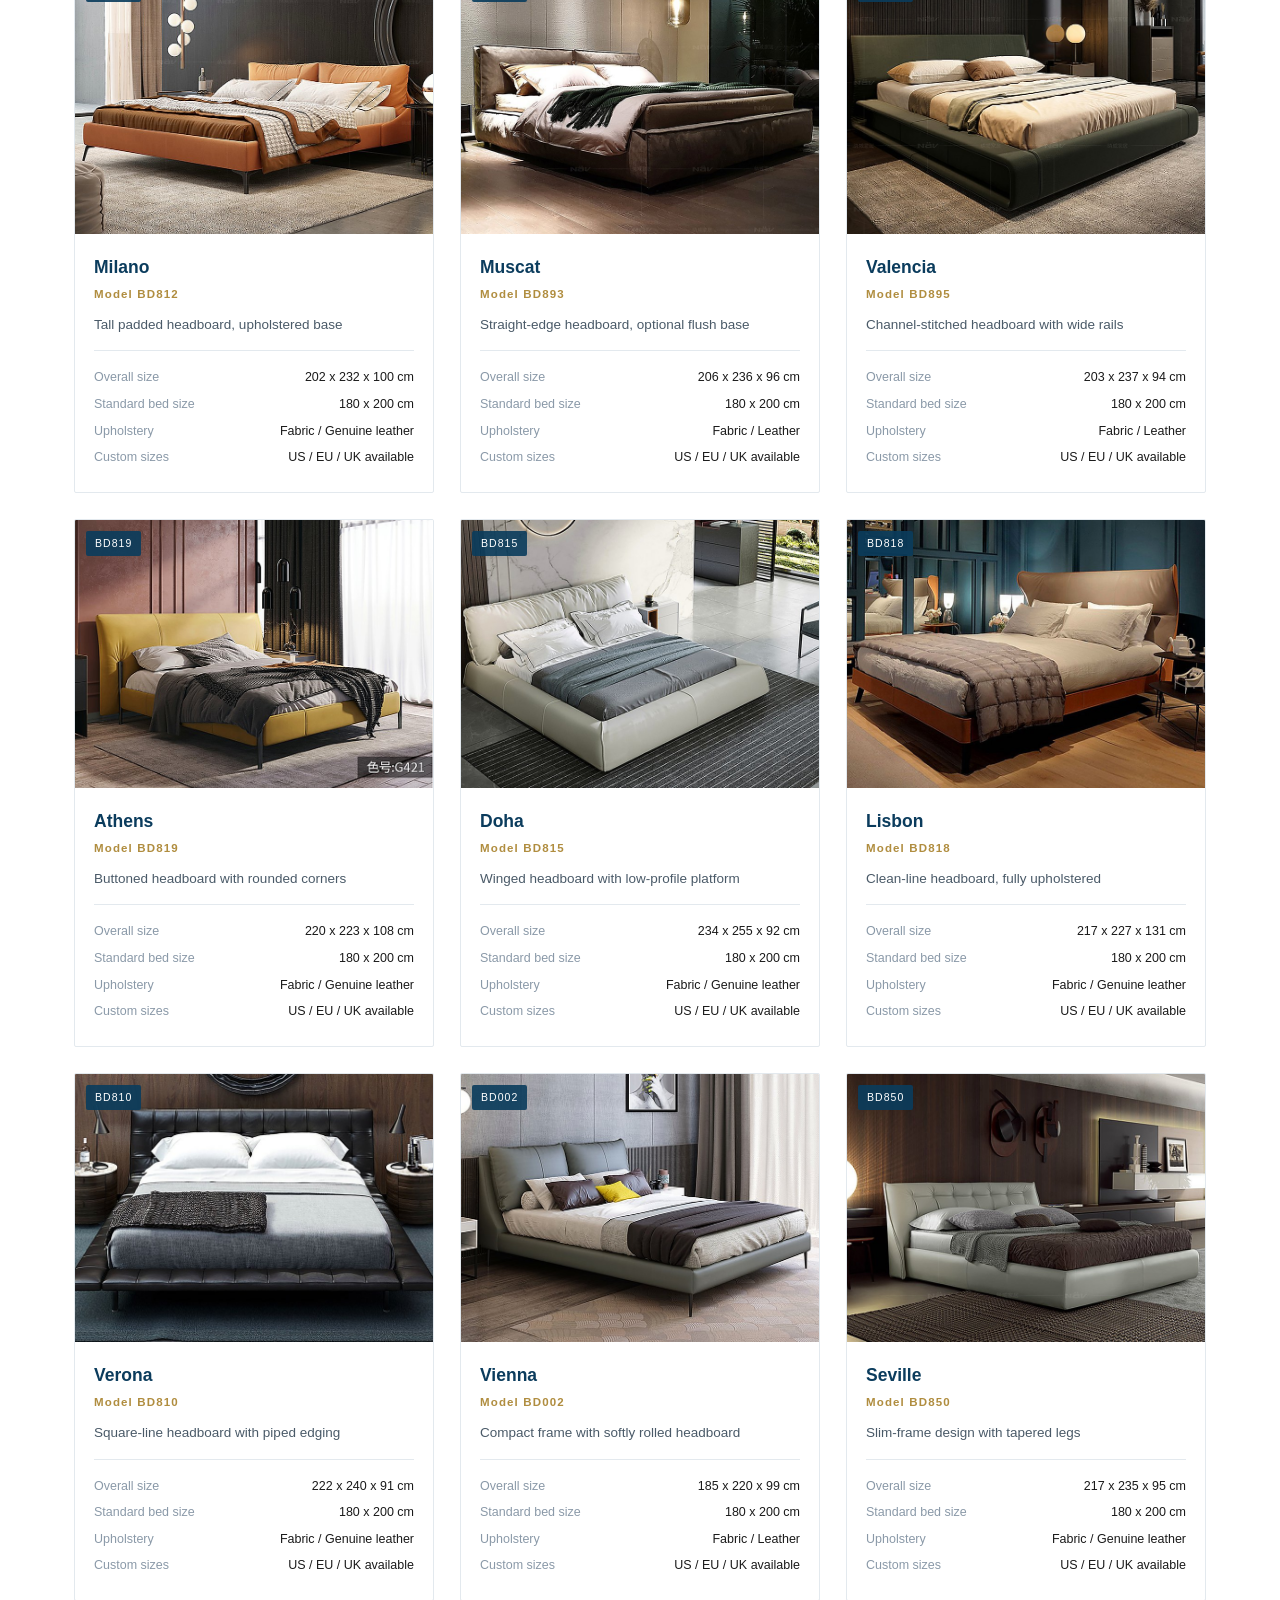
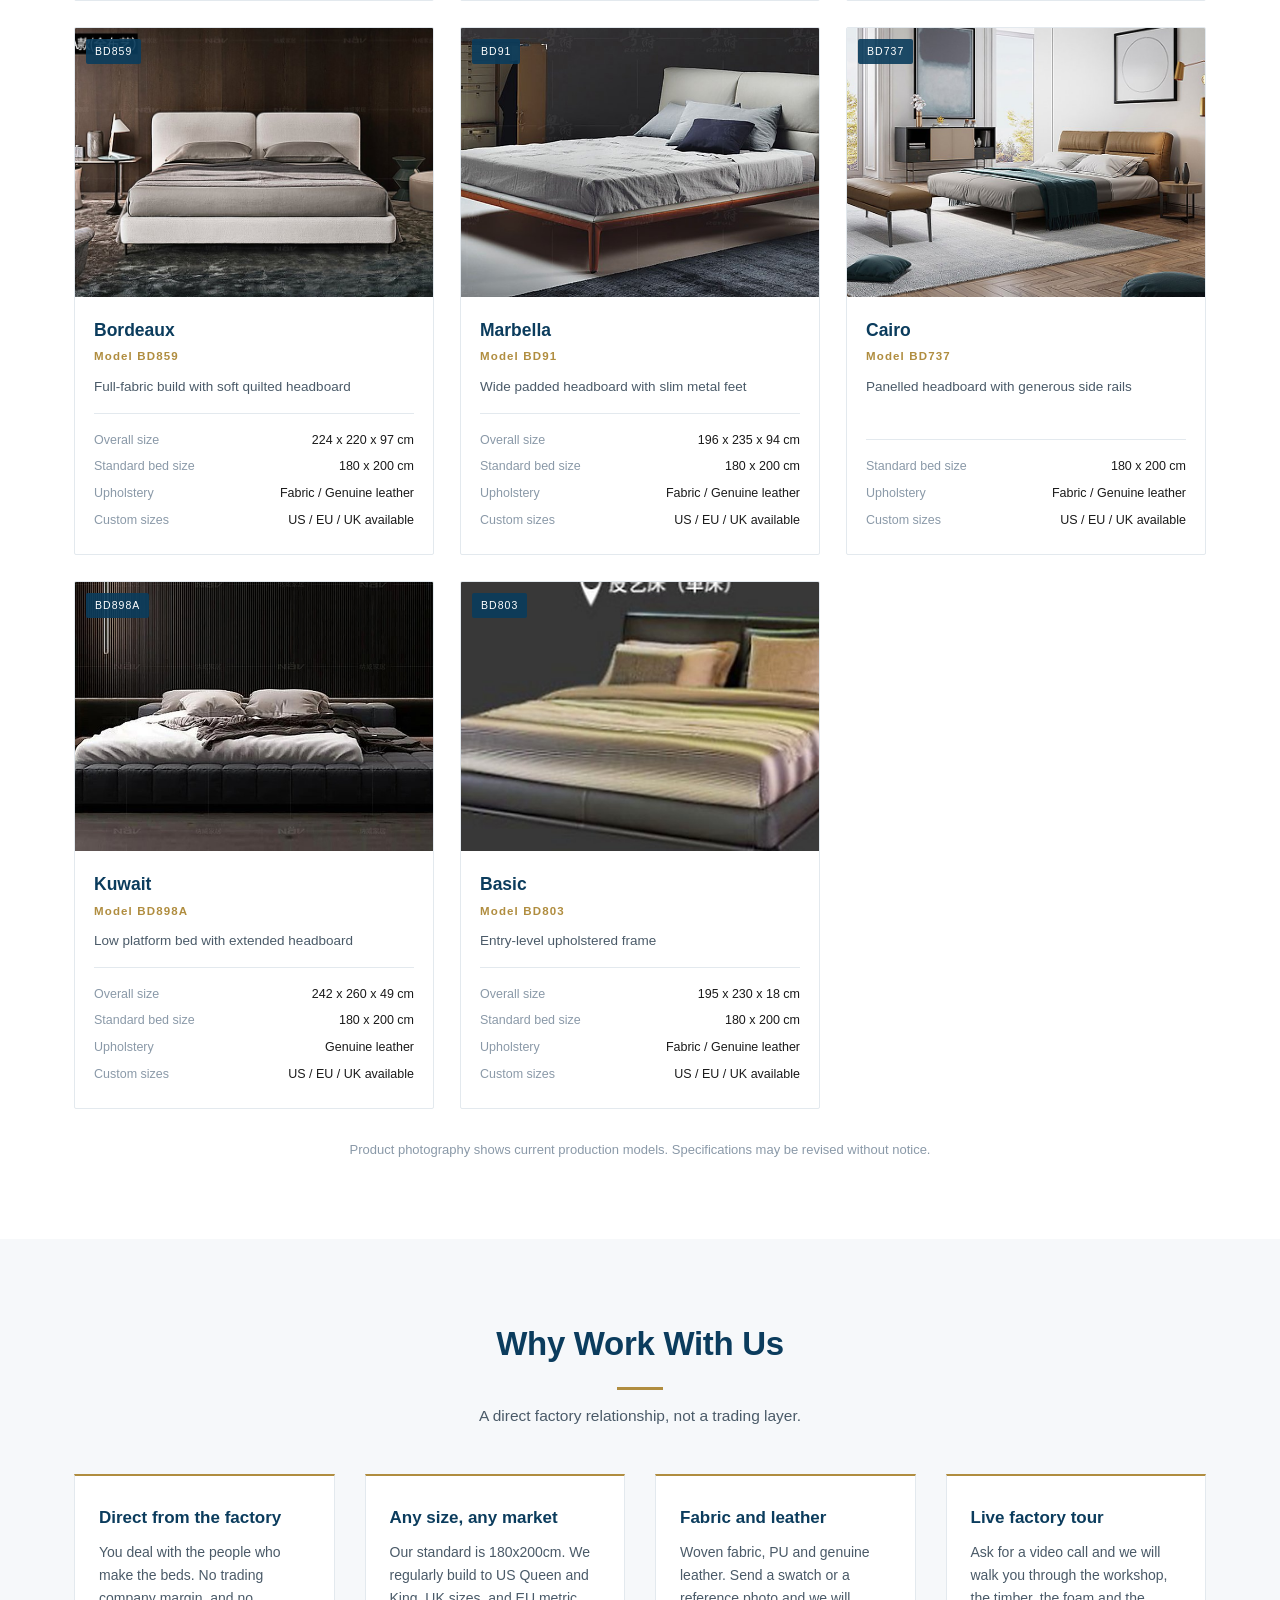
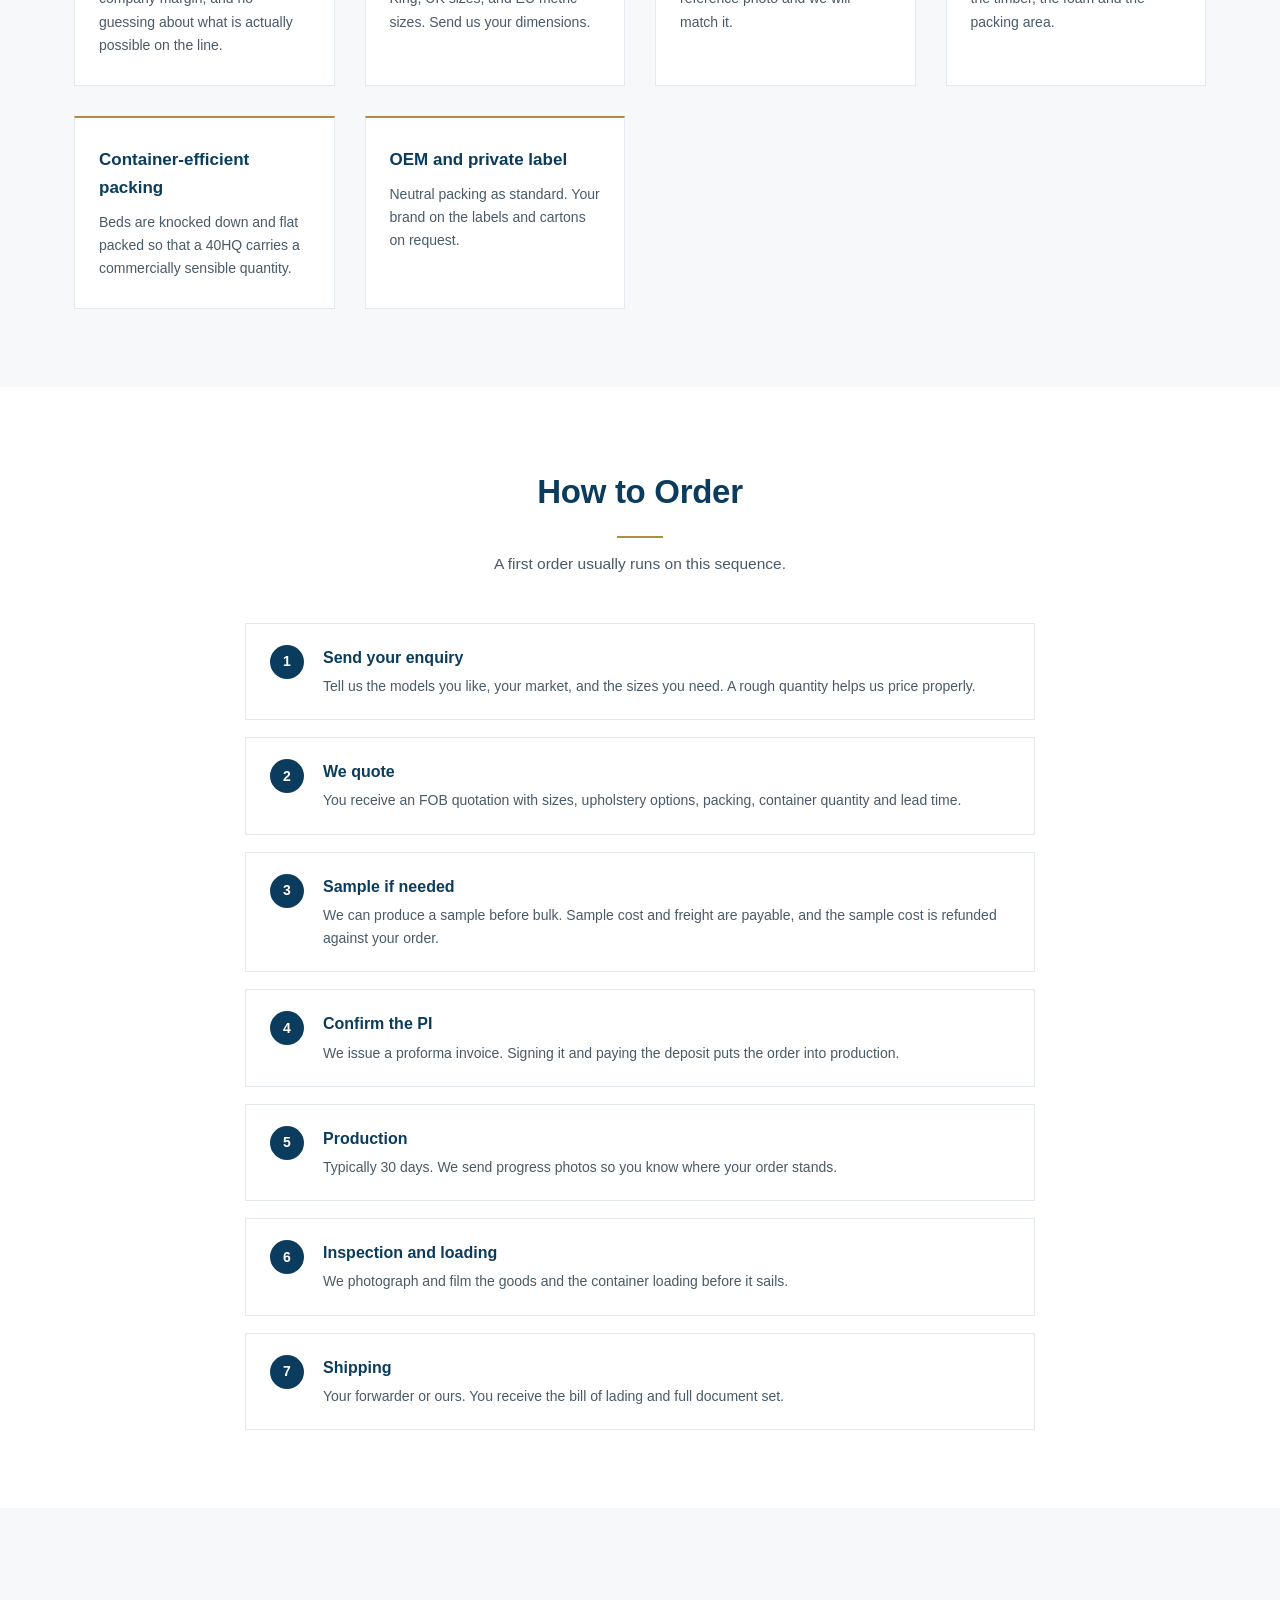
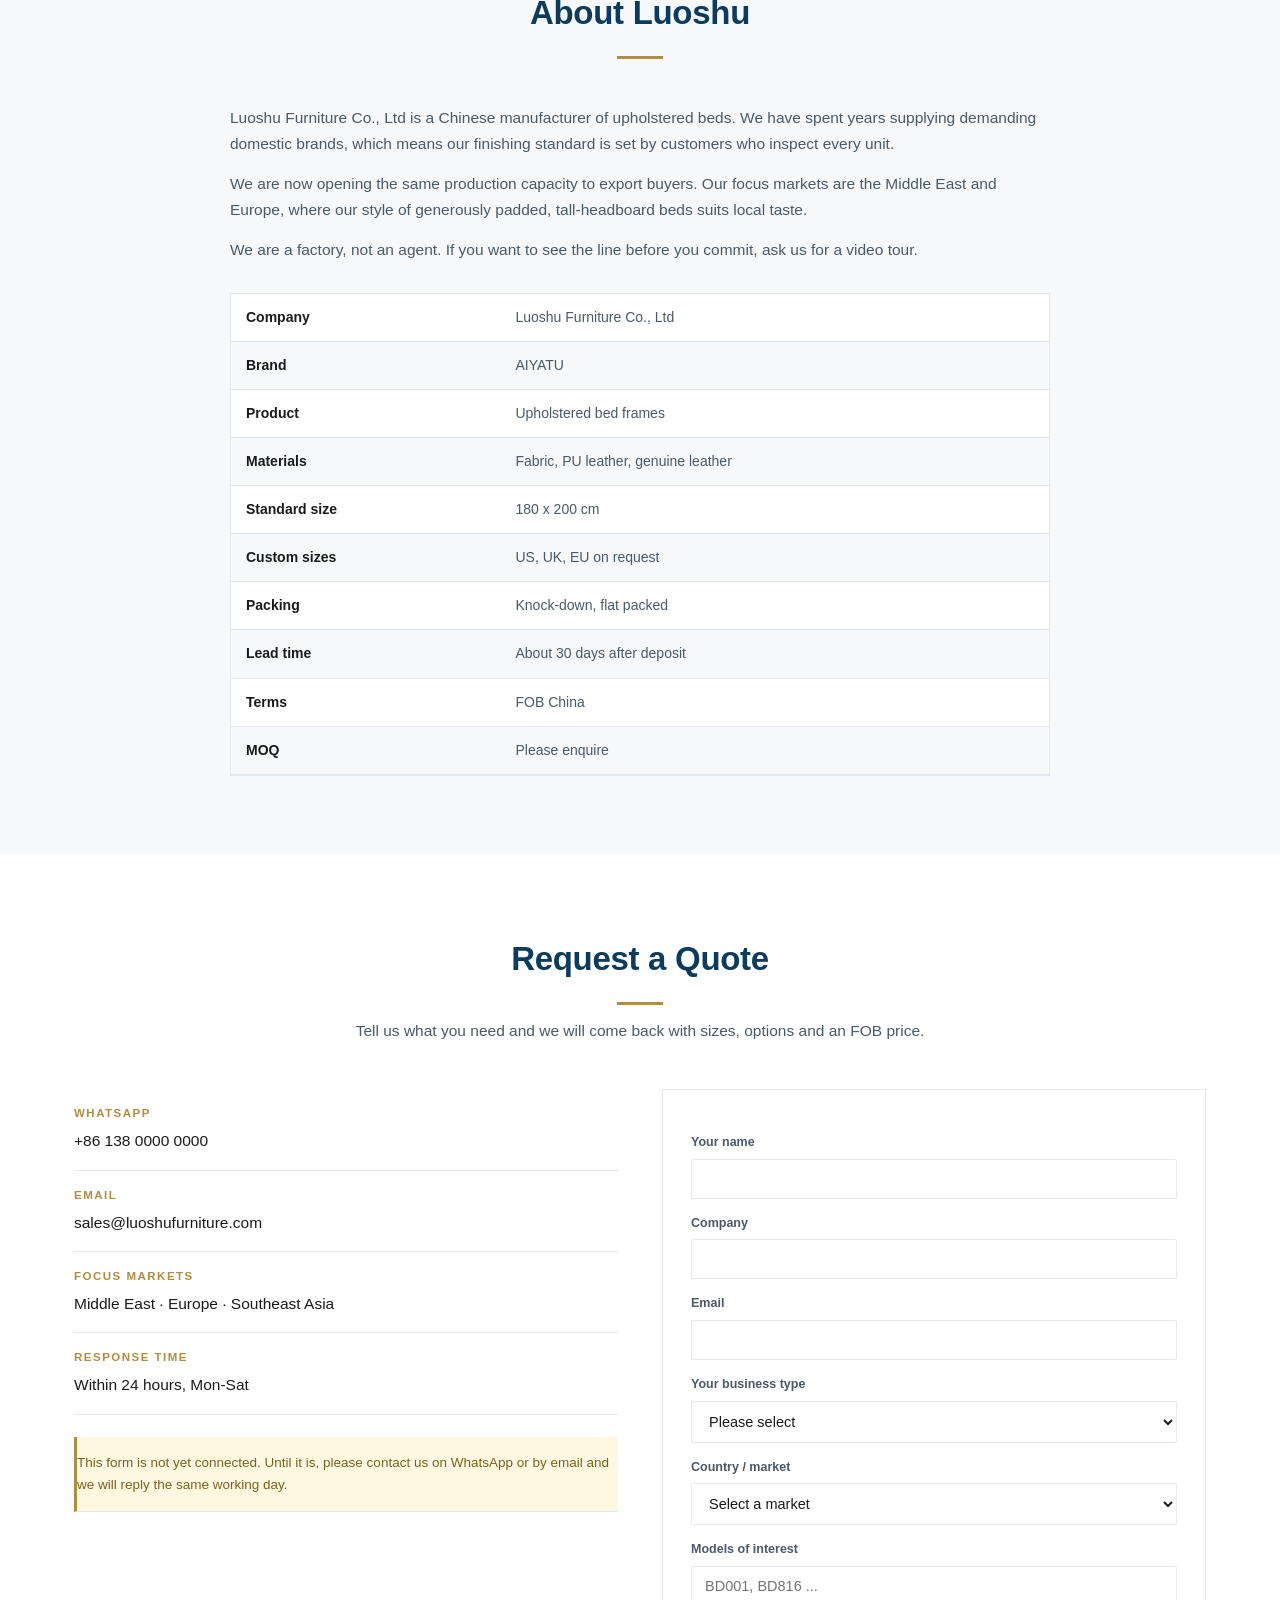
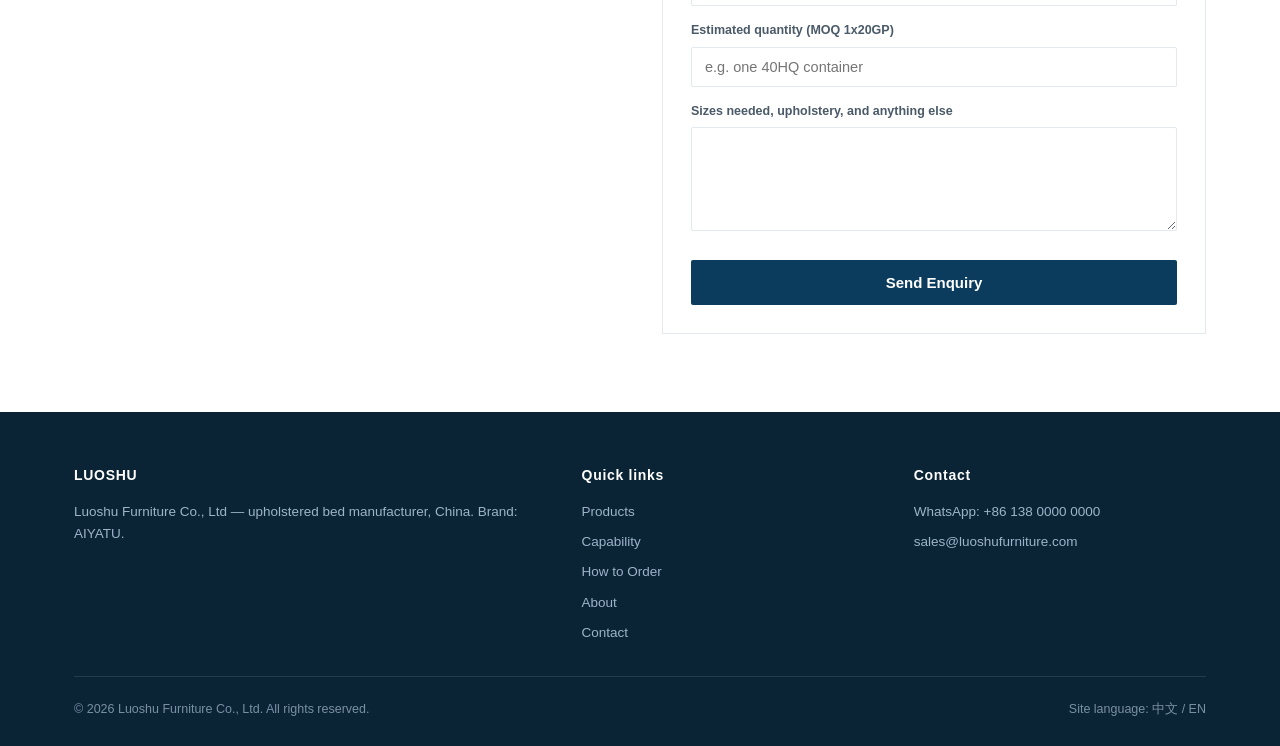
==== commit 46a840d2: "Add buyer type selector and MOQ hint to enquiry form" ====
--- a/en/index.html
+++ b/en/index.html
@@ -302,6 +302,15 @@
 <label>Your name</label><input type="text" name="name">
 <label>Company</label><input type="text" name="company">
 <label>Email</label><input type="email" name="email">
+<label>Your business type</label><select name="buyer_type"><option value="">Please select</option>
+<option>Wholesaler / Importer</option>
+<option>Furniture chain retailer</option>
+<option>Trading company</option>
+<option>OEM / ODM / Private label</option>
+<option>Hotel / Project contract</option>
+<option>Interior design / Fit-out</option>
+<option>Other</option>
+</select>
 <label>Country / market</label><select name="market"><option value="">Select a market</option>
 <option>United Arab Emirates</option>
 <option>Saudi Arabia</option>
@@ -316,7 +325,7 @@
 <option>Other</option>
 </select>
 <label>Models of interest</label><input type="text" name="models" placeholder="BD001, BD816 ...">
-<label>Estimated quantity</label><input type="text" name="qty">
+<label>Estimated quantity (MOQ 1x20GP)</label><input type="text" name="qty" placeholder="e.g. one 40HQ container">
 <label>Sizes needed, upholstery, and anything else</label><textarea name="msg"></textarea>
 <button type="submit">Send Enquiry</button>
 </form>
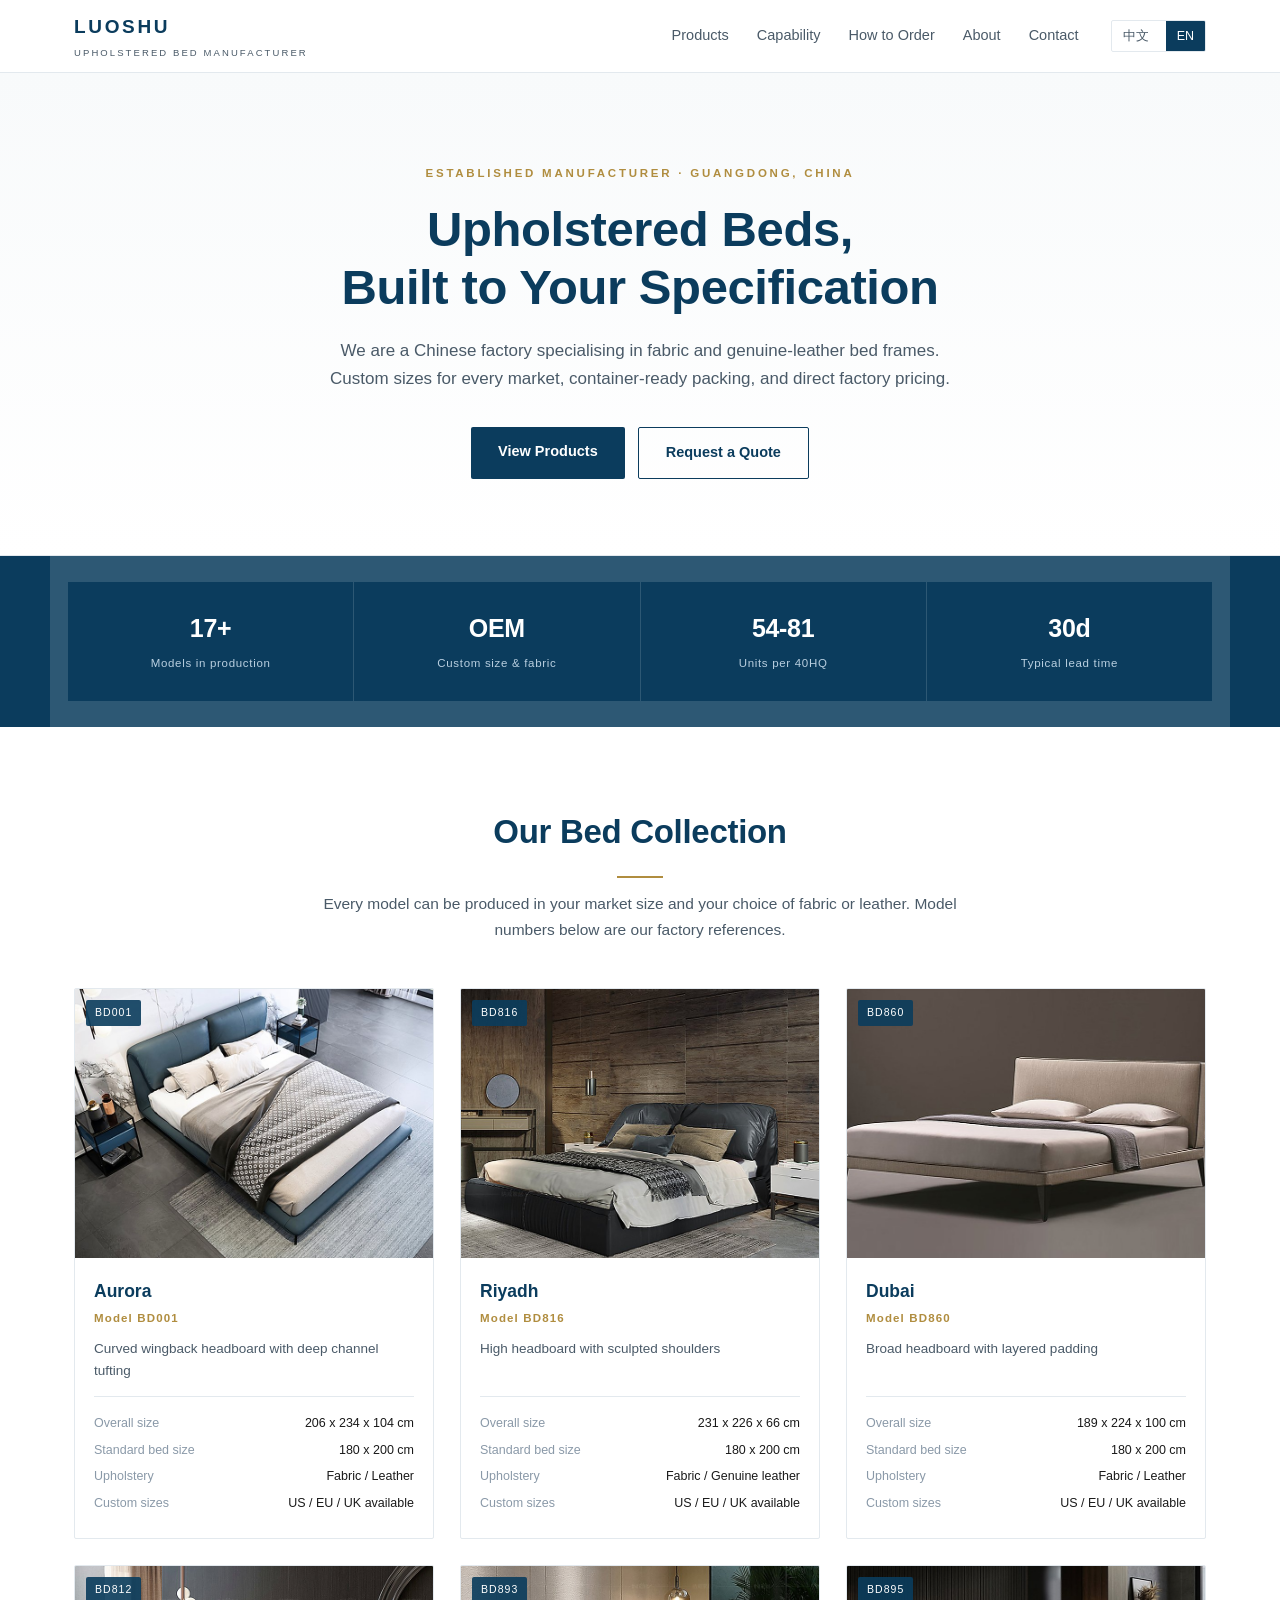
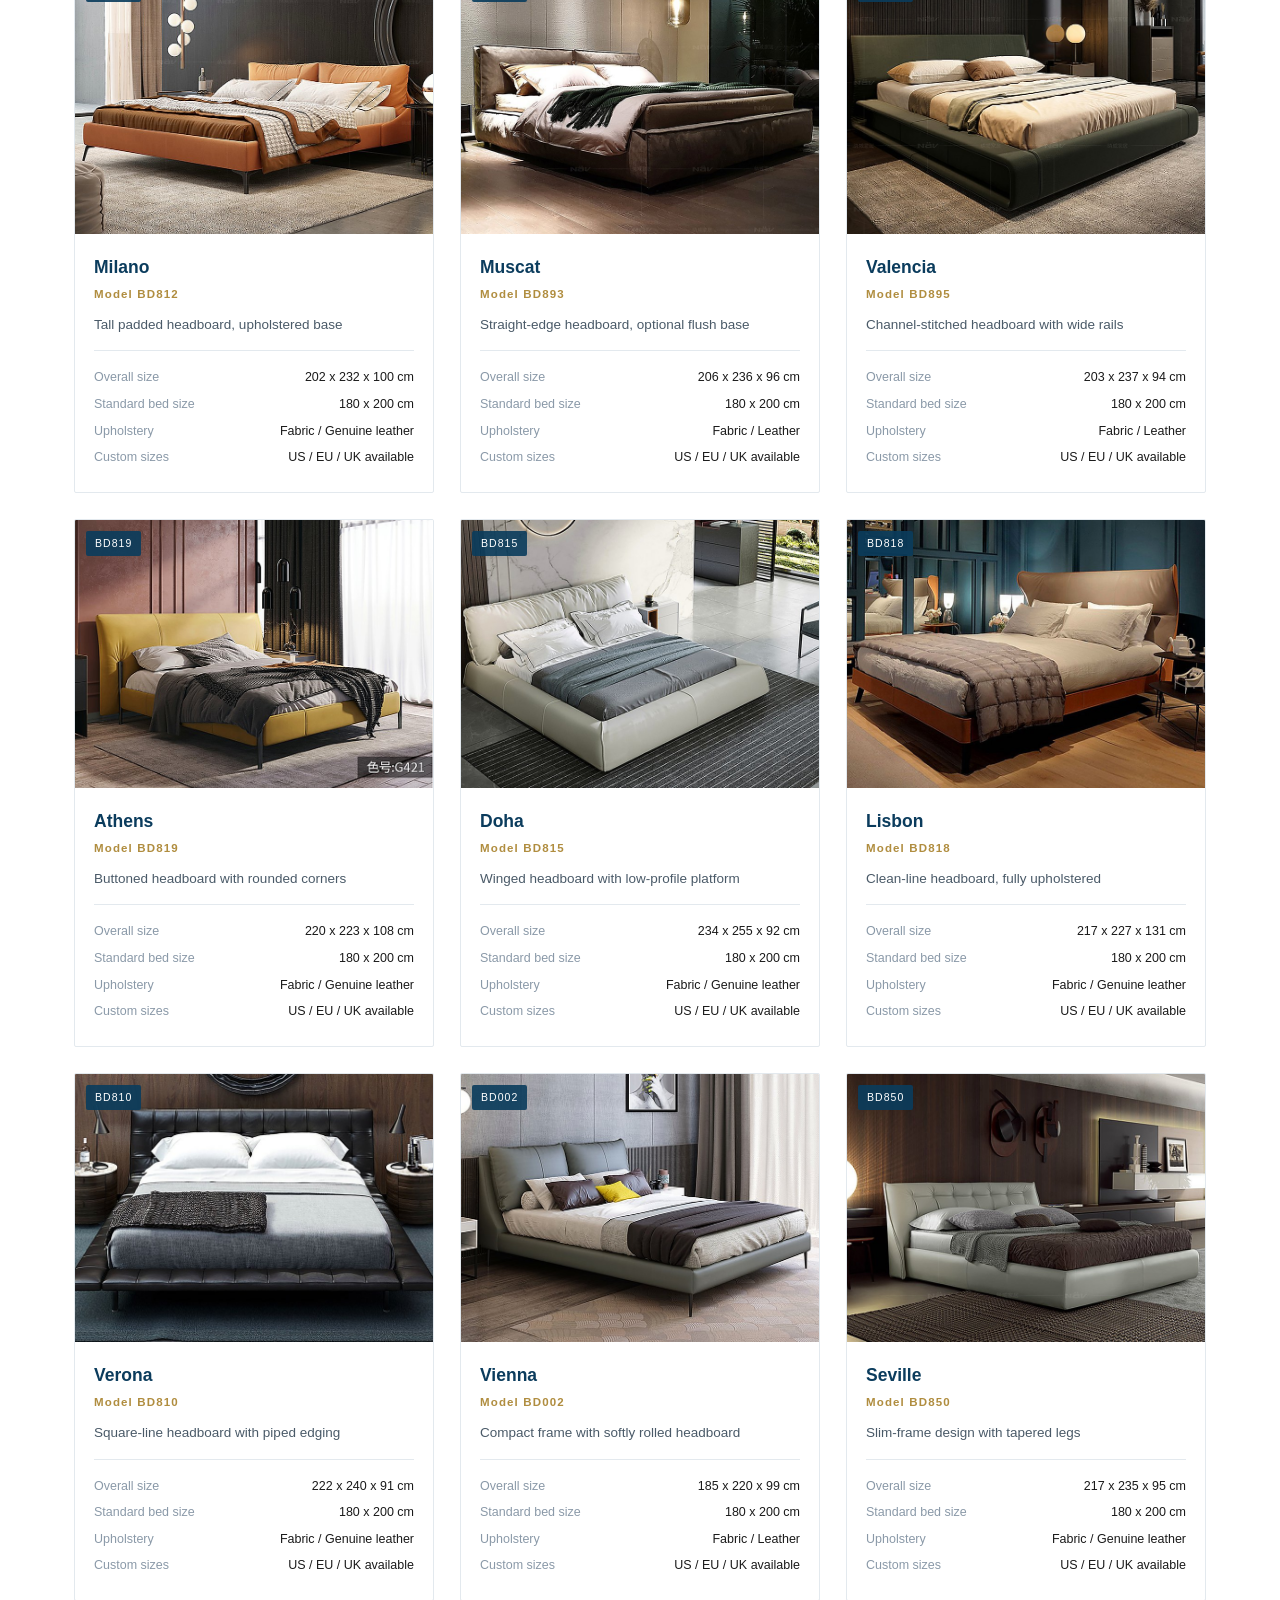
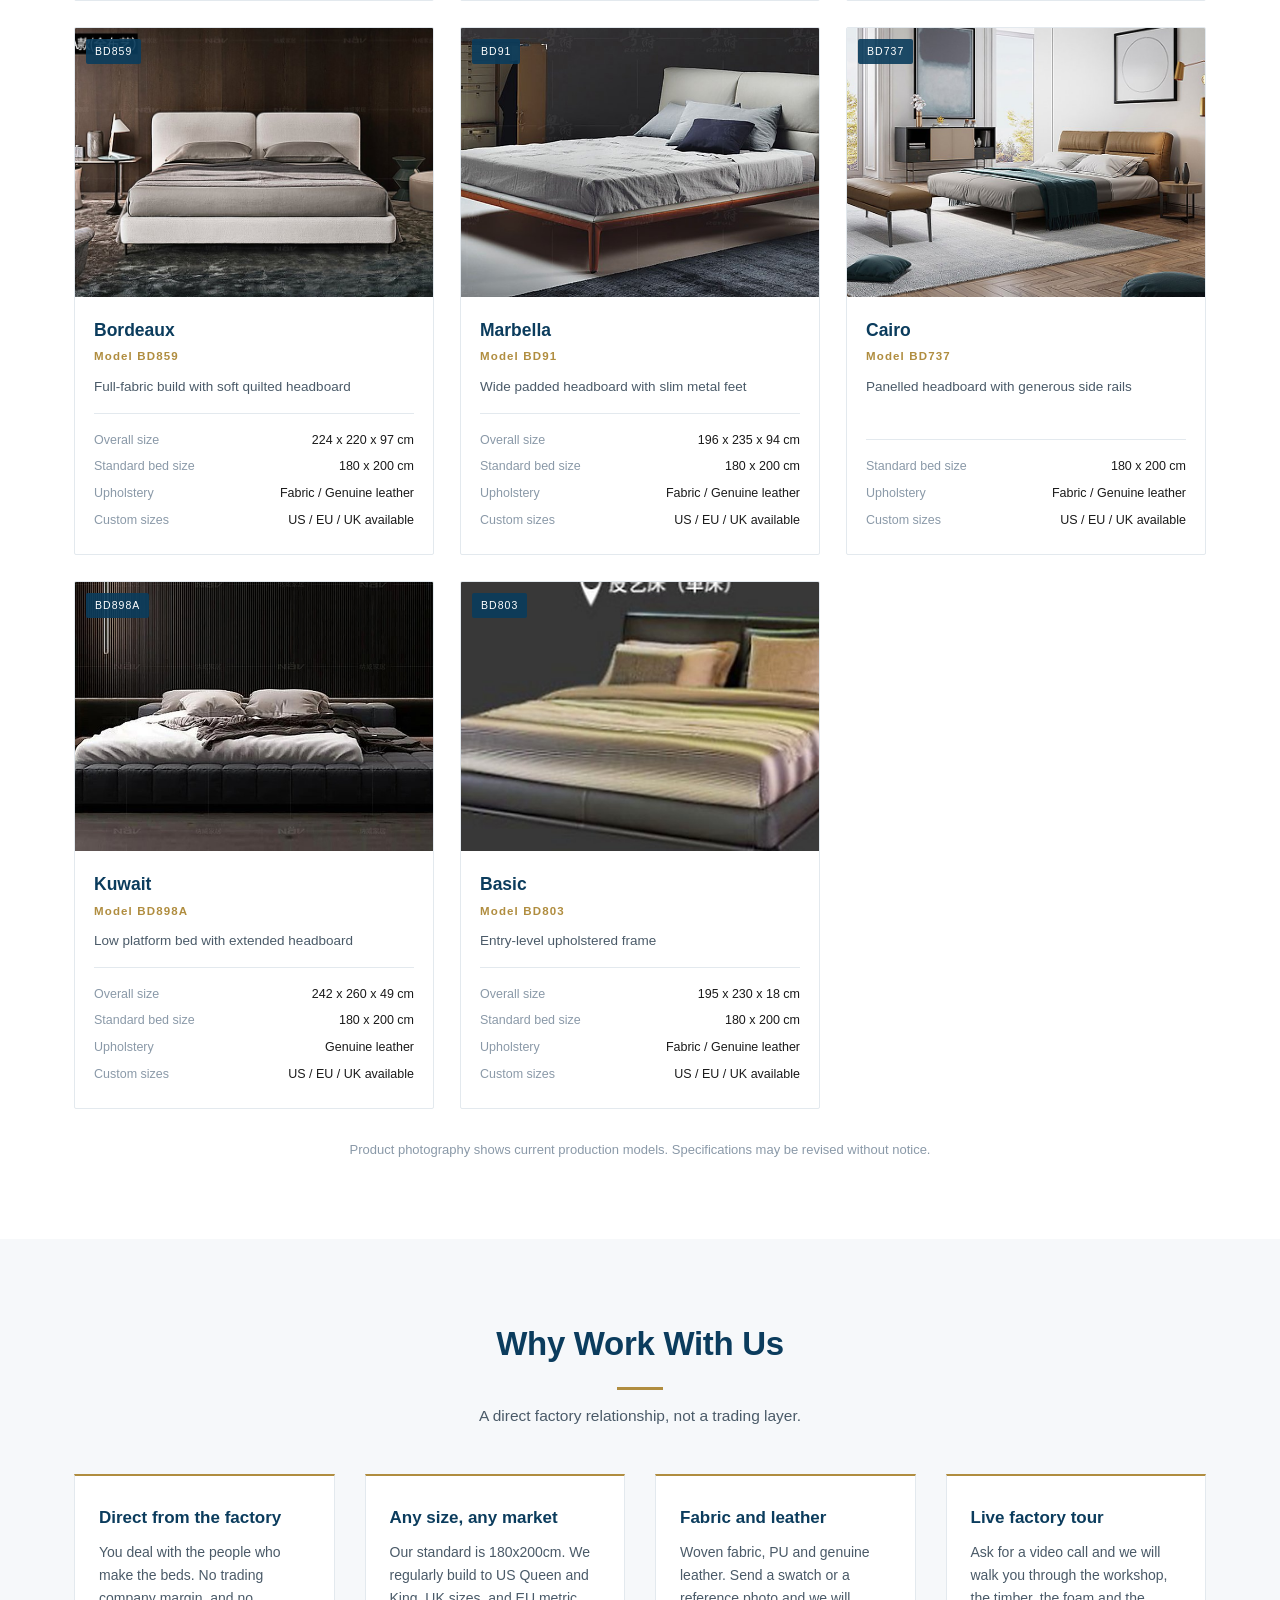
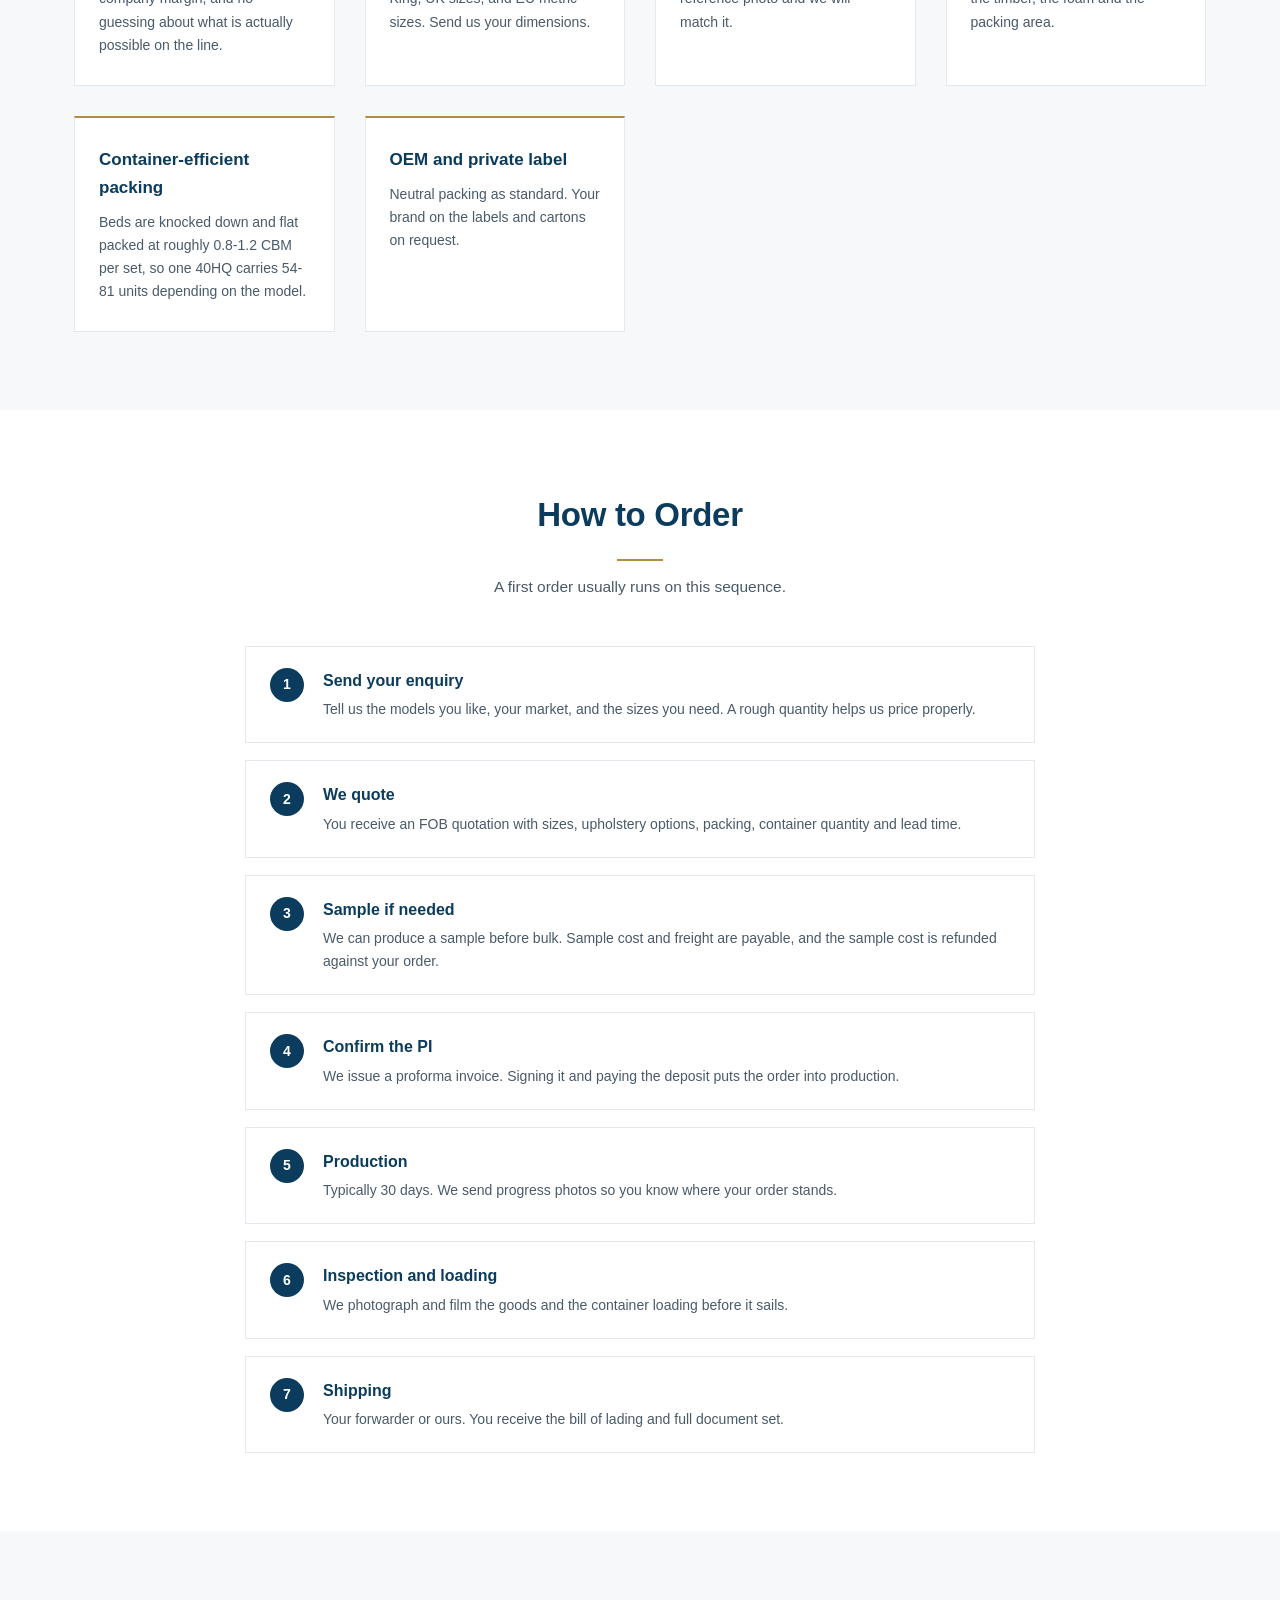
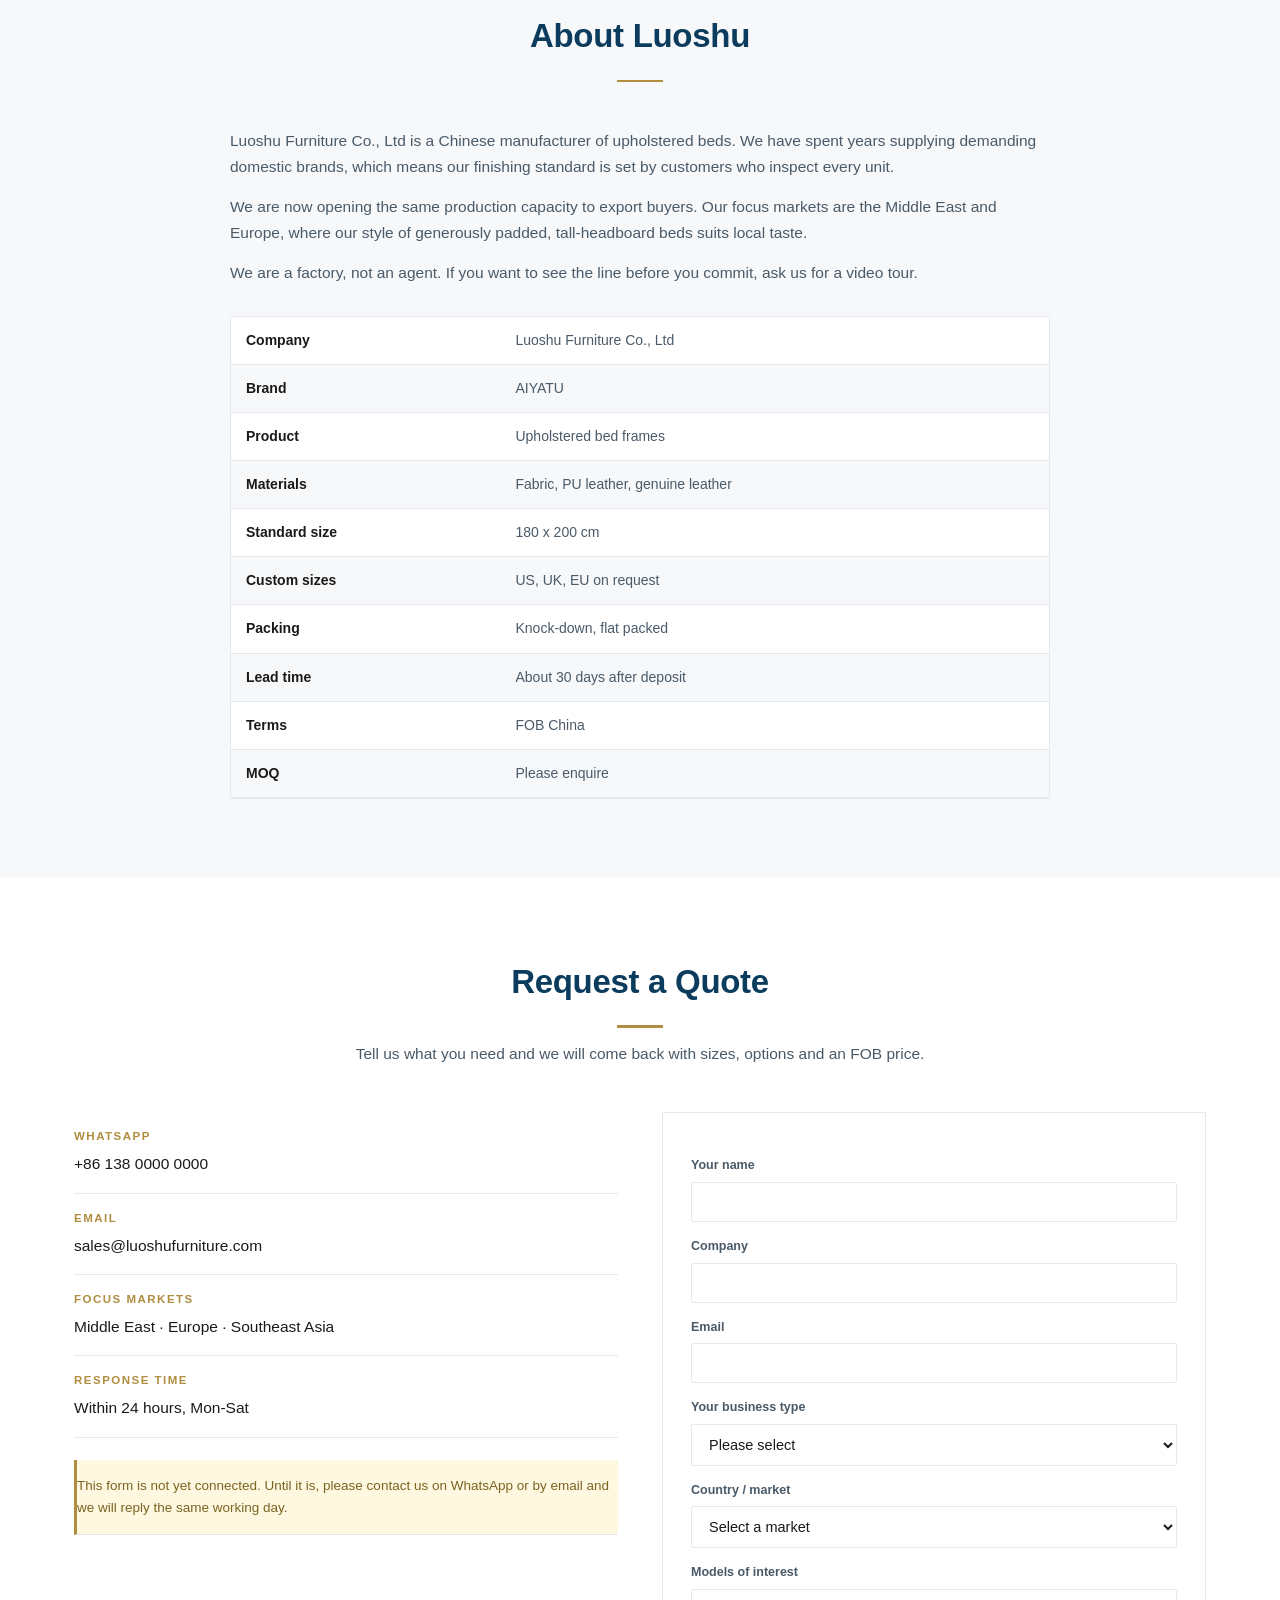
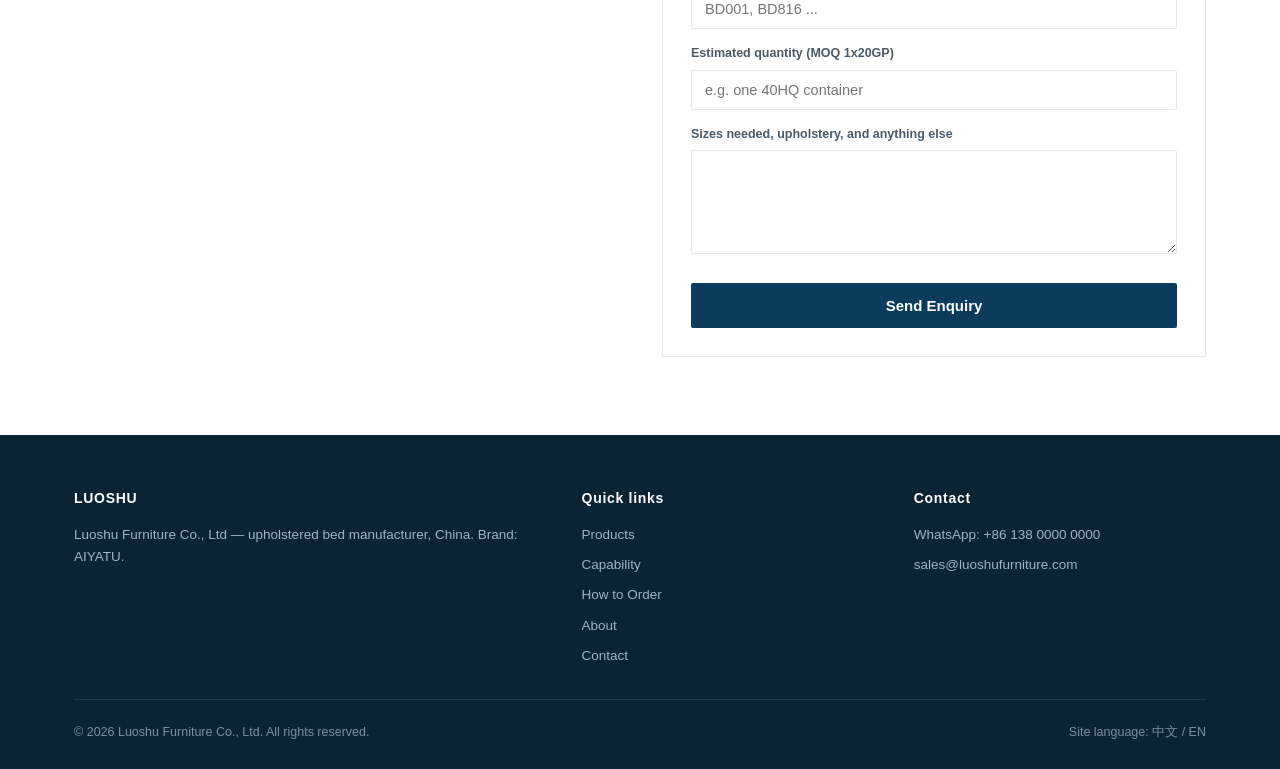
==== commit fe3fc9ac: "Update container loading figures with measured CBM data (0.8-1.2 CBM per set, 54-81 units per 40HQ)" ====
--- a/en/index.html
+++ b/en/index.html
@@ -13,6 +13,340 @@
 <meta property="og:type" content="website">
 <link rel="icon" type="image/svg+xml" href="../assets/favicon.svg">
 <link rel="stylesheet" href="../assets/style.css">
+<script type="application/ld+json">
+{
+ "@context": "https://schema.org",
+ "@type": "Organization",
+ "name": "Luoshu Furniture Co., Ltd",
+ "alternateName": "AIYATU",
+ "url": "https://REPLACE-YOUR-DOMAIN.com/",
+ "description": "Chinese manufacturer of fabric and genuine leather upholstered beds. OEM and ODM production for export markets.",
+ "address": {
+  "@type": "PostalAddress",
+  "addressRegion": "Guangdong",
+  "addressCountry": "CN"
+ },
+ "contactPoint": {
+  "@type": "ContactPoint",
+  "contactType": "sales",
+  "email": "sales@luoshufurniture.com",
+  "telephone": "+8613800000000",
+  "availableLanguage": [
+   "en",
+   "zh"
+  ]
+ },
+ "makesOffer": {
+  "@type": "Offer",
+  "itemOffered": {
+   "@type": "Product",
+   "name": "Upholstered bed frames",
+   "category": "Bedroom furniture"
+  },
+  "businessFunction": "http://purl.org/goodrelations/v1#Sell",
+  "eligibleCustomerType": "Business"
+ }
+}
+</script>
+<script type="application/ld+json">
+{
+ "@context": "https://schema.org",
+ "@type": "ItemList",
+ "name": "Upholstered Bed Collection",
+ "numberOfItems": 17,
+ "itemListElement": [
+  {
+   "@type": "ListItem",
+   "position": 1,
+   "item": {
+    "@type": "Product",
+    "name": "Aurora Upholstered Bed (Model BD001)",
+    "sku": "BD001",
+    "category": "Upholstered bed frame",
+    "material": "Fabric, PU leather, genuine leather",
+    "manufacturer": {
+     "@type": "Organization",
+     "name": "Luoshu Furniture Co., Ltd"
+    },
+    "image": "https://REPLACE-YOUR-DOMAIN.com/assets/products/bd001.jpg",
+    "description": "Curved wingback headboard with deep channel tufting"
+   }
+  },
+  {
+   "@type": "ListItem",
+   "position": 2,
+   "item": {
+    "@type": "Product",
+    "name": "Riyadh Upholstered Bed (Model BD816)",
+    "sku": "BD816",
+    "category": "Upholstered bed frame",
+    "material": "Fabric, PU leather, genuine leather",
+    "manufacturer": {
+     "@type": "Organization",
+     "name": "Luoshu Furniture Co., Ltd"
+    },
+    "image": "https://REPLACE-YOUR-DOMAIN.com/assets/products/bd816.jpg",
+    "description": "High headboard with sculpted shoulders"
+   }
+  },
+  {
+   "@type": "ListItem",
+   "position": 3,
+   "item": {
+    "@type": "Product",
+    "name": "Dubai Upholstered Bed (Model BD860)",
+    "sku": "BD860",
+    "category": "Upholstered bed frame",
+    "material": "Fabric, PU leather, genuine leather",
+    "manufacturer": {
+     "@type": "Organization",
+     "name": "Luoshu Furniture Co., Ltd"
+    },
+    "image": "https://REPLACE-YOUR-DOMAIN.com/assets/products/bd860.jpg",
+    "description": "Broad headboard with layered padding"
+   }
+  },
+  {
+   "@type": "ListItem",
+   "position": 4,
+   "item": {
+    "@type": "Product",
+    "name": "Milano Upholstered Bed (Model BD812)",
+    "sku": "BD812",
+    "category": "Upholstered bed frame",
+    "material": "Fabric, PU leather, genuine leather",
+    "manufacturer": {
+     "@type": "Organization",
+     "name": "Luoshu Furniture Co., Ltd"
+    },
+    "image": "https://REPLACE-YOUR-DOMAIN.com/assets/products/bd812.jpg",
+    "description": "Tall padded headboard, upholstered base"
+   }
+  },
+  {
+   "@type": "ListItem",
+   "position": 5,
+   "item": {
+    "@type": "Product",
+    "name": "Muscat Upholstered Bed (Model BD893)",
+    "sku": "BD893",
+    "category": "Upholstered bed frame",
+    "material": "Fabric, PU leather, genuine leather",
+    "manufacturer": {
+     "@type": "Organization",
+     "name": "Luoshu Furniture Co., Ltd"
+    },
+    "image": "https://REPLACE-YOUR-DOMAIN.com/assets/products/bd893.jpg",
+    "description": "Straight-edge headboard, optional flush base"
+   }
+  },
+  {
+   "@type": "ListItem",
+   "position": 6,
+   "item": {
+    "@type": "Product",
+    "name": "Valencia Upholstered Bed (Model BD895)",
+    "sku": "BD895",
+    "category": "Upholstered bed frame",
+    "material": "Fabric, PU leather, genuine leather",
+    "manufacturer": {
+     "@type": "Organization",
+     "name": "Luoshu Furniture Co., Ltd"
+    },
+    "image": "https://REPLACE-YOUR-DOMAIN.com/assets/products/bd895.jpg",
+    "description": "Channel-stitched headboard with wide rails"
+   }
+  },
+  {
+   "@type": "ListItem",
+   "position": 7,
+   "item": {
+    "@type": "Product",
+    "name": "Athens Upholstered Bed (Model BD819)",
+    "sku": "BD819",
+    "category": "Upholstered bed frame",
+    "material": "Fabric, PU leather, genuine leather",
+    "manufacturer": {
+     "@type": "Organization",
+     "name": "Luoshu Furniture Co., Ltd"
+    },
+    "image": "https://REPLACE-YOUR-DOMAIN.com/assets/products/bd819.jpg",
+    "description": "Buttoned headboard with rounded corners"
+   }
+  },
+  {
+   "@type": "ListItem",
+   "position": 8,
+   "item": {
+    "@type": "Product",
+    "name": "Doha Upholstered Bed (Model BD815)",
+    "sku": "BD815",
+    "category": "Upholstered bed frame",
+    "material": "Fabric, PU leather, genuine leather",
+    "manufacturer": {
+     "@type": "Organization",
+     "name": "Luoshu Furniture Co., Ltd"
+    },
+    "image": "https://REPLACE-YOUR-DOMAIN.com/assets/products/bd815.jpg",
+    "description": "Winged headboard with low-profile platform"
+   }
+  },
+  {
+   "@type": "ListItem",
+   "position": 9,
+   "item": {
+    "@type": "Product",
+    "name": "Lisbon Upholstered Bed (Model BD818)",
+    "sku": "BD818",
+    "category": "Upholstered bed frame",
+    "material": "Fabric, PU leather, genuine leather",
+    "manufacturer": {
+     "@type": "Organization",
+     "name": "Luoshu Furniture Co., Ltd"
+    },
+    "image": "https://REPLACE-YOUR-DOMAIN.com/assets/products/bd818.jpg",
+    "description": "Clean-line headboard, fully upholstered"
+   }
+  },
+  {
+   "@type": "ListItem",
+   "position": 10,
+   "item": {
+    "@type": "Product",
+    "name": "Verona Upholstered Bed (Model BD810)",
+    "sku": "BD810",
+    "category": "Upholstered bed frame",
+    "material": "Fabric, PU leather, genuine leather",
+    "manufacturer": {
+     "@type": "Organization",
+     "name": "Luoshu Furniture Co., Ltd"
+    },
+    "image": "https://REPLACE-YOUR-DOMAIN.com/assets/products/bd810.jpg",
+    "description": "Square-line headboard with piped edging"
+   }
+  },
+  {
+   "@type": "ListItem",
+   "position": 11,
+   "item": {
+    "@type": "Product",
+    "name": "Vienna Upholstered Bed (Model BD002)",
+    "sku": "BD002",
+    "category": "Upholstered bed frame",
+    "material": "Fabric, PU leather, genuine leather",
+    "manufacturer": {
+     "@type": "Organization",
+     "name": "Luoshu Furniture Co., Ltd"
+    },
+    "image": "https://REPLACE-YOUR-DOMAIN.com/assets/products/bd002.jpg",
+    "description": "Compact frame with softly rolled headboard"
+   }
+  },
+  {
+   "@type": "ListItem",
+   "position": 12,
+   "item": {
+    "@type": "Product",
+    "name": "Seville Upholstered Bed (Model BD850)",
+    "sku": "BD850",
+    "category": "Upholstered bed frame",
+    "material": "Fabric, PU leather, genuine leather",
+    "manufacturer": {
+     "@type": "Organization",
+     "name": "Luoshu Furniture Co., Ltd"
+    },
+    "image": "https://REPLACE-YOUR-DOMAIN.com/assets/products/bd850.jpg",
+    "description": "Slim-frame design with tapered legs"
+   }
+  },
+  {
+   "@type": "ListItem",
+   "position": 13,
+   "item": {
+    "@type": "Product",
+    "name": "Bordeaux Upholstered Bed (Model BD859)",
+    "sku": "BD859",
+    "category": "Upholstered bed frame",
+    "material": "Fabric, PU leather, genuine leather",
+    "manufacturer": {
+     "@type": "Organization",
+     "name": "Luoshu Furniture Co., Ltd"
+    },
+    "image": "https://REPLACE-YOUR-DOMAIN.com/assets/products/bd859.jpg",
+    "description": "Full-fabric build with soft quilted headboard"
+   }
+  },
+  {
+   "@type": "ListItem",
+   "position": 14,
+   "item": {
+    "@type": "Product",
+    "name": "Marbella Upholstered Bed (Model BD91)",
+    "sku": "BD91",
+    "category": "Upholstered bed frame",
+    "material": "Fabric, PU leather, genuine leather",
+    "manufacturer": {
+     "@type": "Organization",
+     "name": "Luoshu Furniture Co., Ltd"
+    },
+    "image": "https://REPLACE-YOUR-DOMAIN.com/assets/products/bd91.jpg",
+    "description": "Wide padded headboard with slim metal feet"
+   }
+  },
+  {
+   "@type": "ListItem",
+   "position": 15,
+   "item": {
+    "@type": "Product",
+    "name": "Cairo Upholstered Bed (Model BD737)",
+    "sku": "BD737",
+    "category": "Upholstered bed frame",
+    "material": "Fabric, PU leather, genuine leather",
+    "manufacturer": {
+     "@type": "Organization",
+     "name": "Luoshu Furniture Co., Ltd"
+    },
+    "image": "https://REPLACE-YOUR-DOMAIN.com/assets/products/bd737.jpg",
+    "description": "Panelled headboard with generous side rails"
+   }
+  },
+  {
+   "@type": "ListItem",
+   "position": 16,
+   "item": {
+    "@type": "Product",
+    "name": "Kuwait Upholstered Bed (Model BD898A)",
+    "sku": "BD898A",
+    "category": "Upholstered bed frame",
+    "material": "Fabric, PU leather, genuine leather",
+    "manufacturer": {
+     "@type": "Organization",
+     "name": "Luoshu Furniture Co., Ltd"
+    },
+    "image": "https://REPLACE-YOUR-DOMAIN.com/assets/products/bd898a.jpg",
+    "description": "Low platform bed with extended headboard"
+   }
+  },
+  {
+   "@type": "ListItem",
+   "position": 17,
+   "item": {
+    "@type": "Product",
+    "name": "Basic Upholstered Bed (Model BD803)",
+    "sku": "BD803",
+    "category": "Upholstered bed frame",
+    "material": "Fabric, PU leather, genuine leather",
+    "manufacturer": {
+     "@type": "Organization",
+     "name": "Luoshu Furniture Co., Ltd"
+    },
+    "image": "https://REPLACE-YOUR-DOMAIN.com/assets/products/bd803.jpg",
+    "description": "Entry-level upholstered frame"
+   }
+  }
+ ]
+}
+</script>
 </head><body>
 <header><div class="wrap nav">
 <a href="#" class="logo">LUOSHU<span>UPHOLSTERED BED MANUFACTURER</span></a>
@@ -37,7 +371,7 @@
 <div class="strip"><div class="wrap">
 <div><b>17+</b><small>Models in production</small></div>
 <div><b>OEM</b><small>Custom size & fabric</small></div>
-<div><b>40HQ</b><small>Container loading</small></div>
+<div><b>54-81</b><small>Units per 40HQ</small></div>
 <div><b>30d</b><small>Typical lead time</small></div>
 </div></div>
 <section id="products"><div class="wrap">
@@ -256,7 +590,7 @@
 <div class="fitem"><h3>Any size, any market</h3><p>Our standard is 180x200cm. We regularly build to US Queen and King, UK sizes, and EU metric sizes. Send us your dimensions.</p></div>
 <div class="fitem"><h3>Fabric and leather</h3><p>Woven fabric, PU and genuine leather. Send a swatch or a reference photo and we will match it.</p></div>
 <div class="fitem"><h3>Live factory tour</h3><p>Ask for a video call and we will walk you through the workshop, the timber, the foam and the packing area.</p></div>
-<div class="fitem"><h3>Container-efficient packing</h3><p>Beds are knocked down and flat packed so that a 40HQ carries a commercially sensible quantity.</p></div>
+<div class="fitem"><h3>Container-efficient packing</h3><p>Beds are knocked down and flat packed at roughly 0.8-1.2 CBM per set, so one 40HQ carries 54-81 units depending on the model.</p></div>
 <div class="fitem"><h3>OEM and private label</h3><p>Neutral packing as standard. Your brand on the labels and cartons on request.</p></div>
 </div></div></section>
 <section id="process"><div class="wrap">
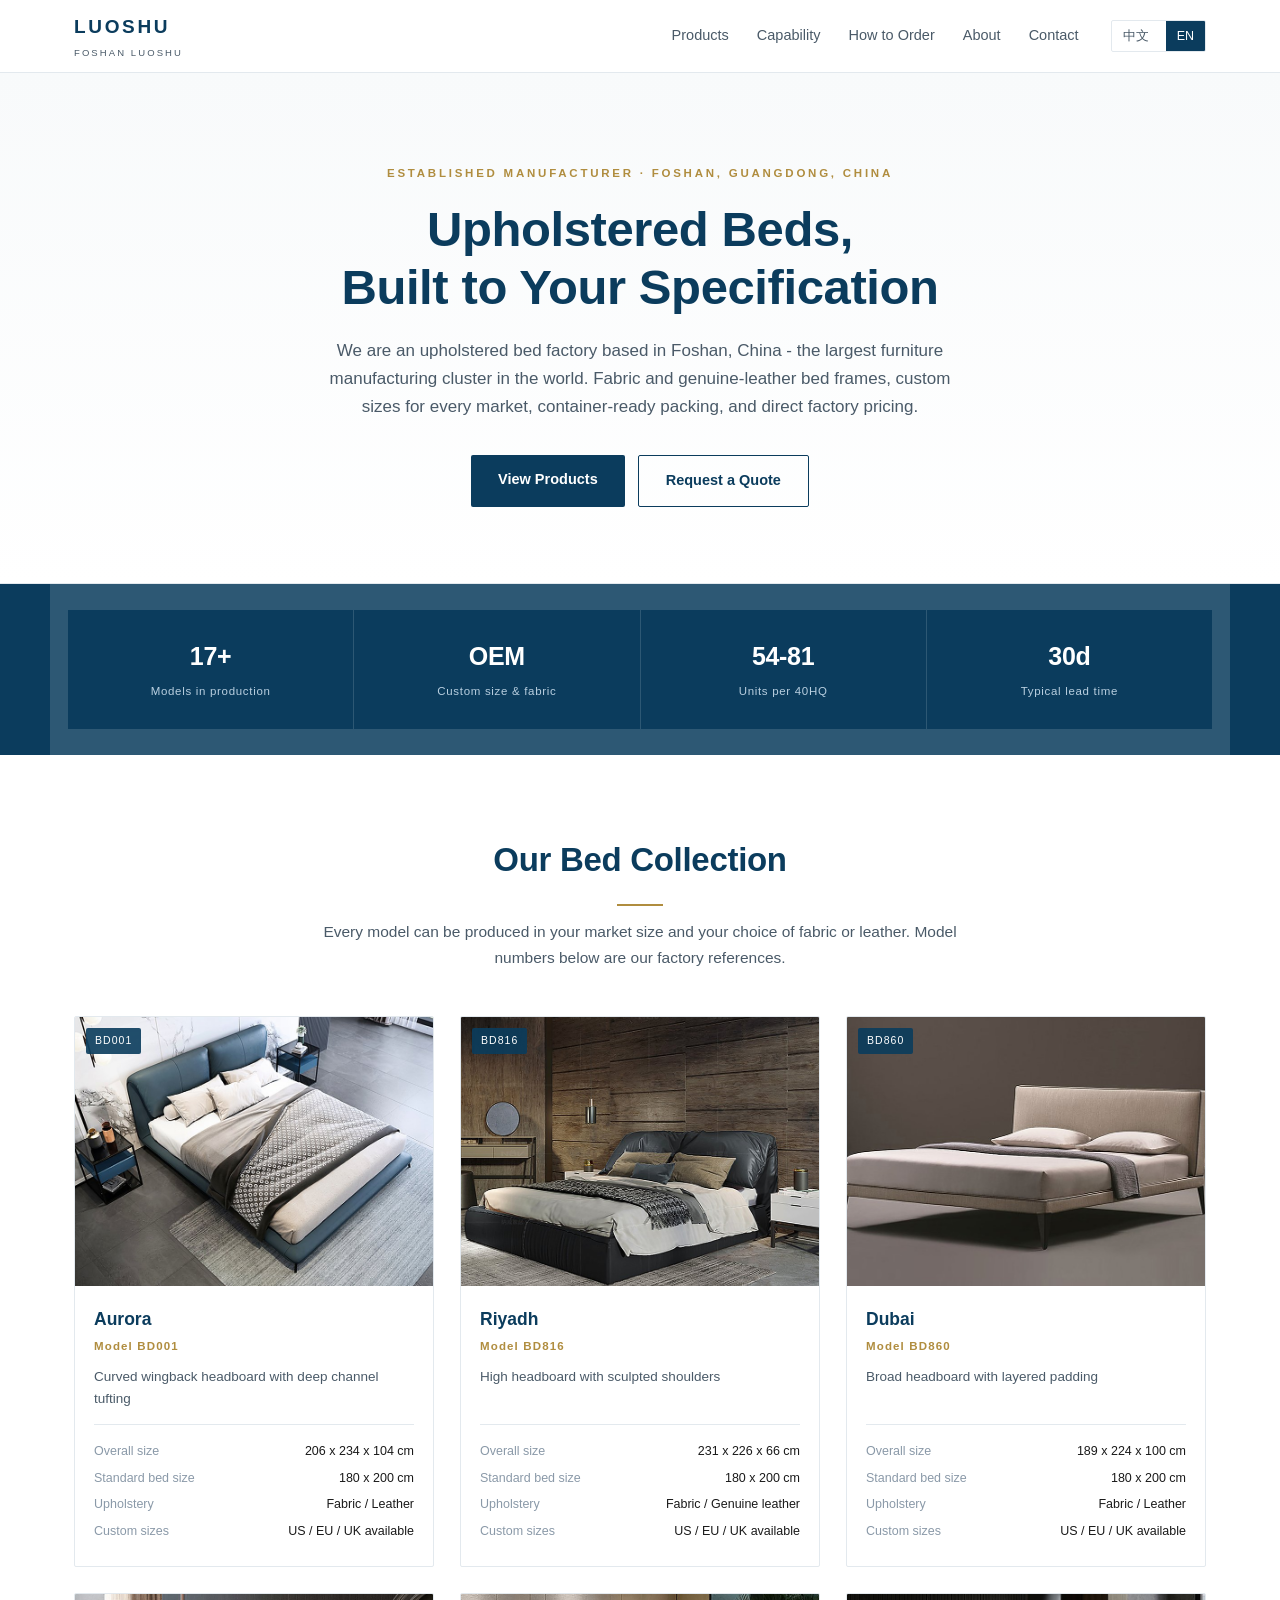
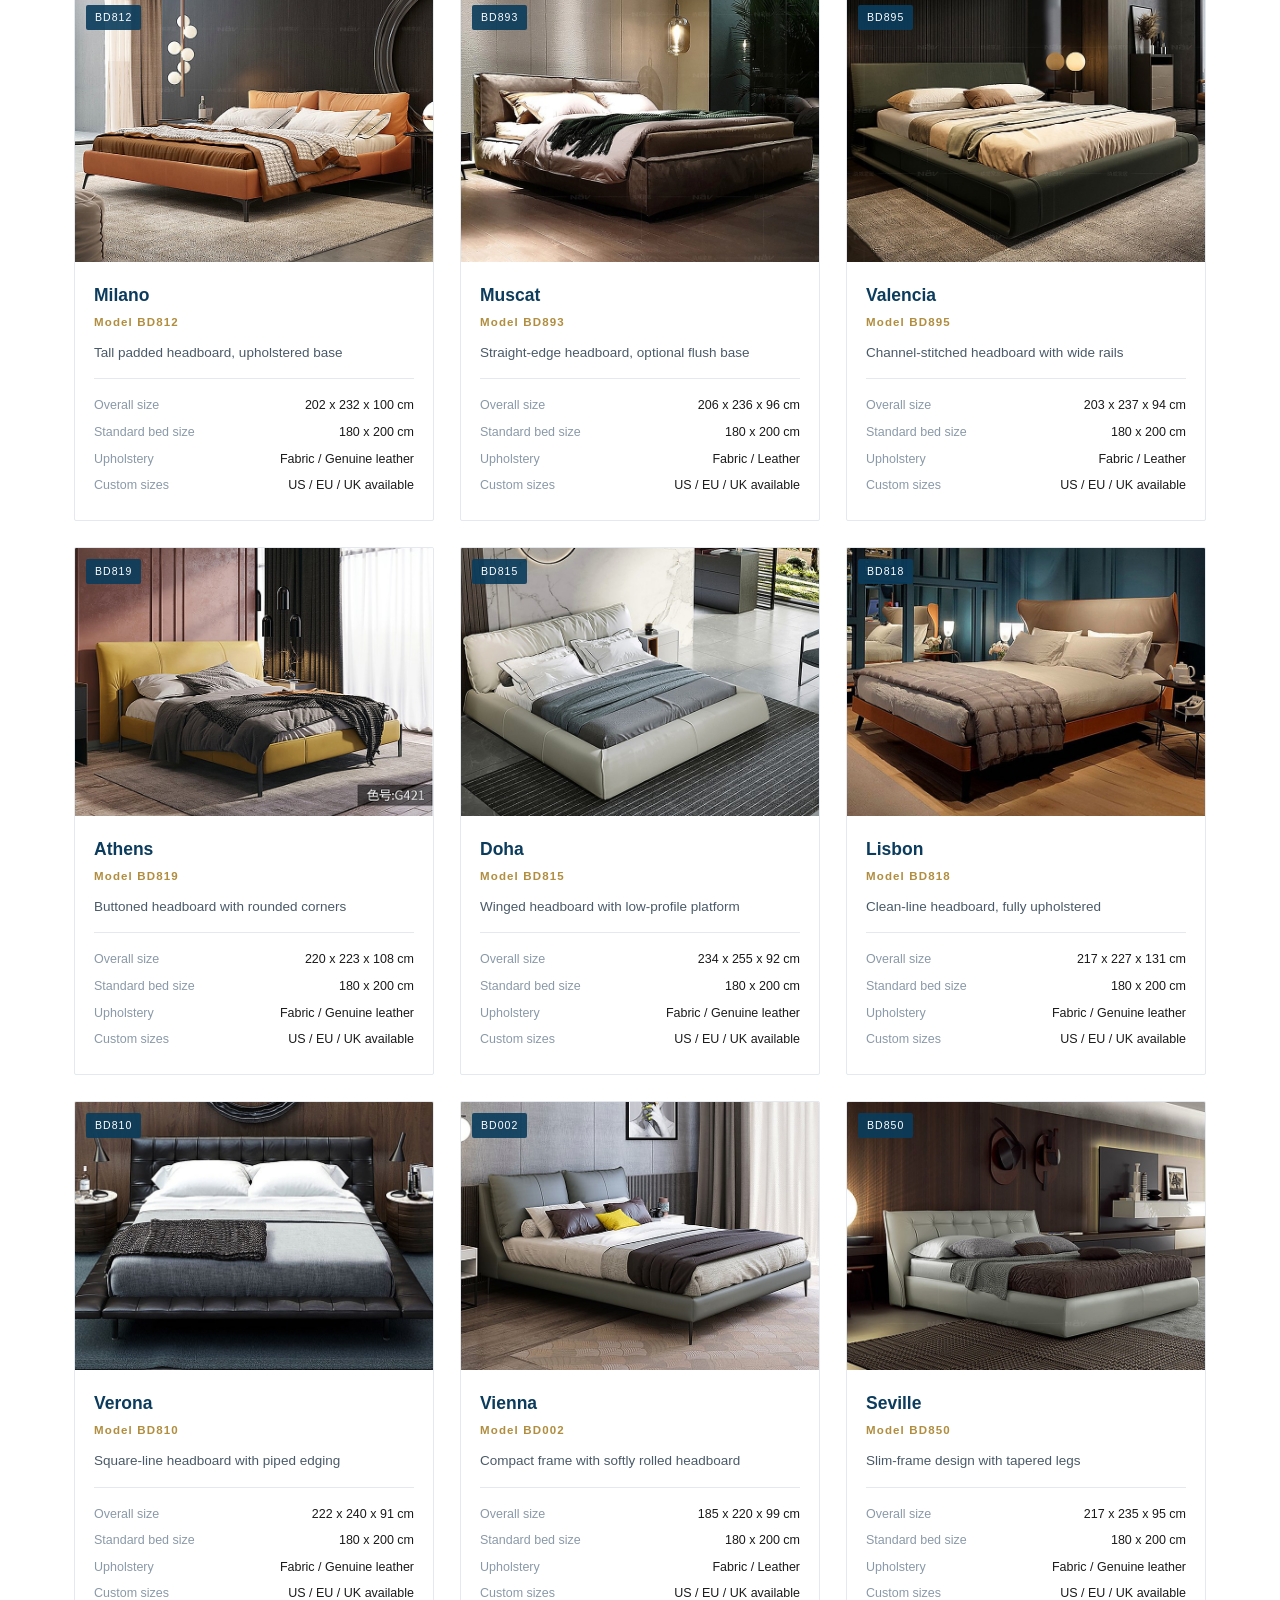
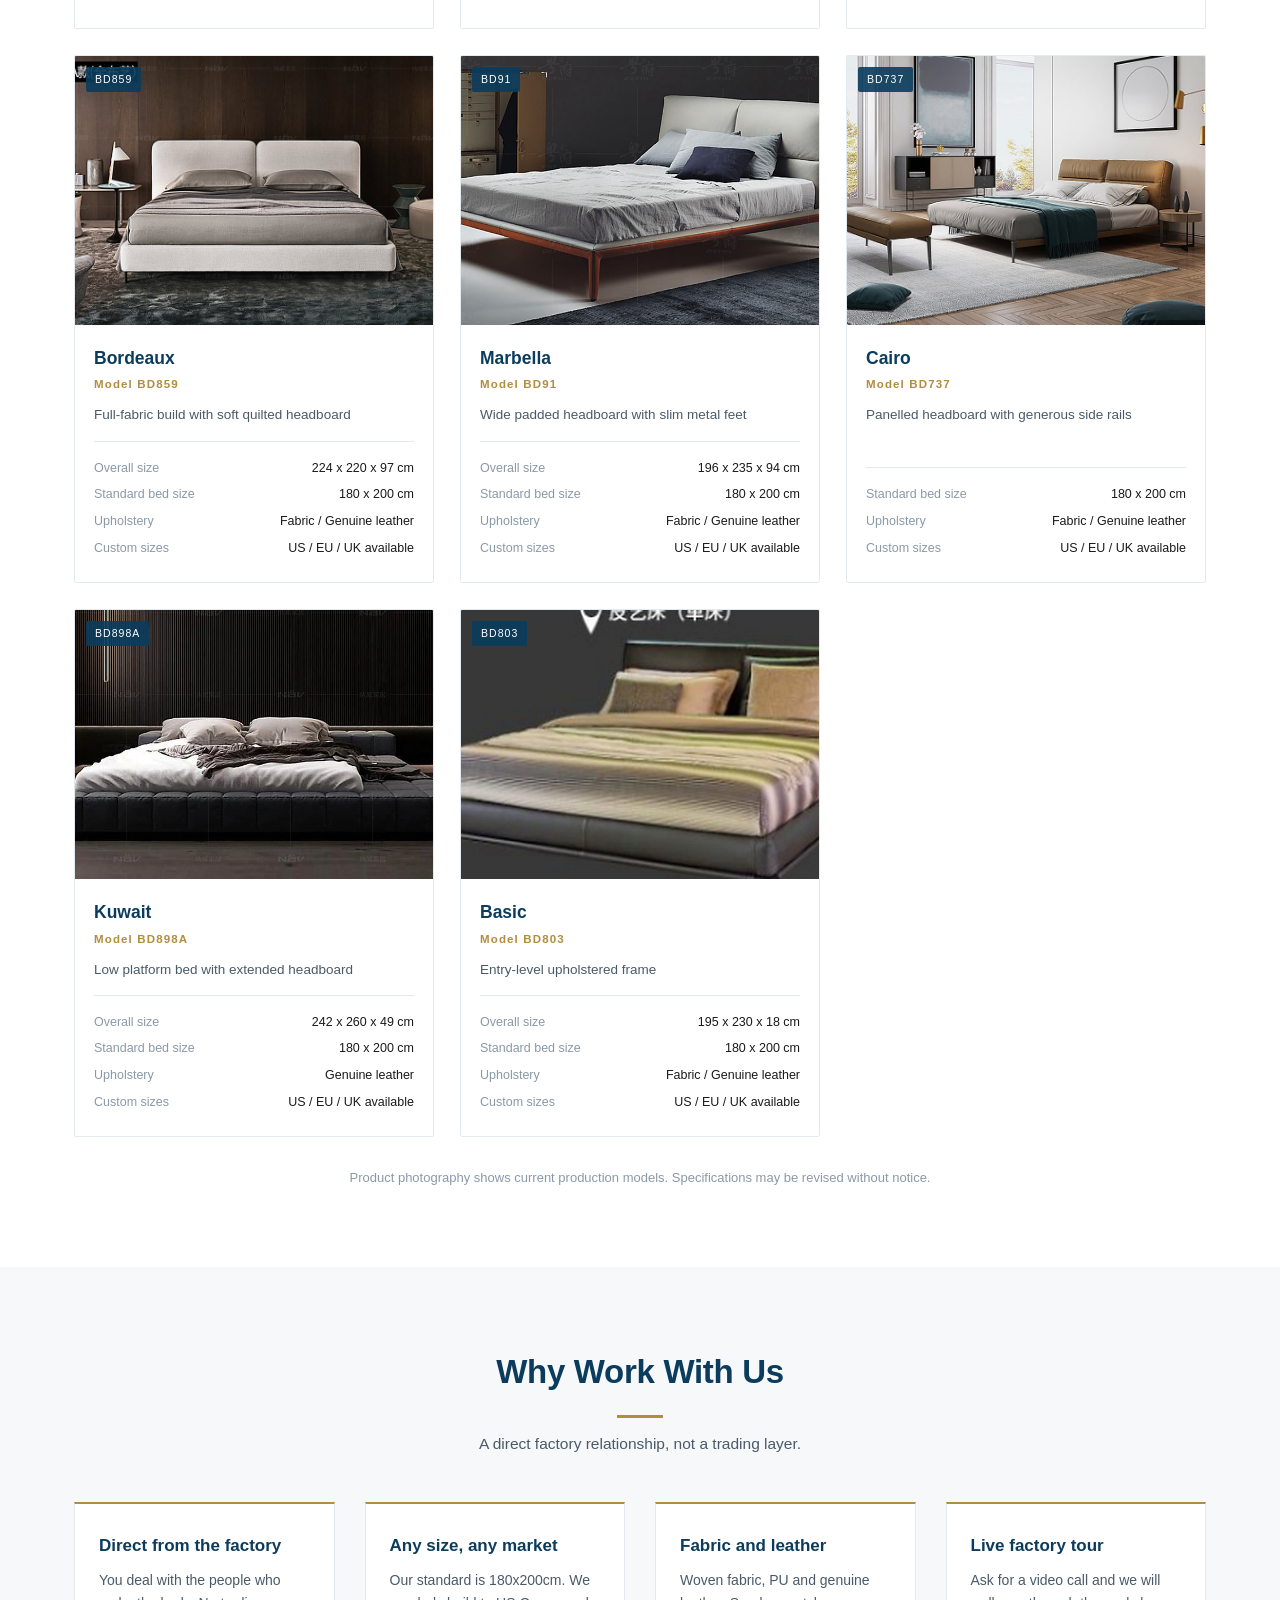
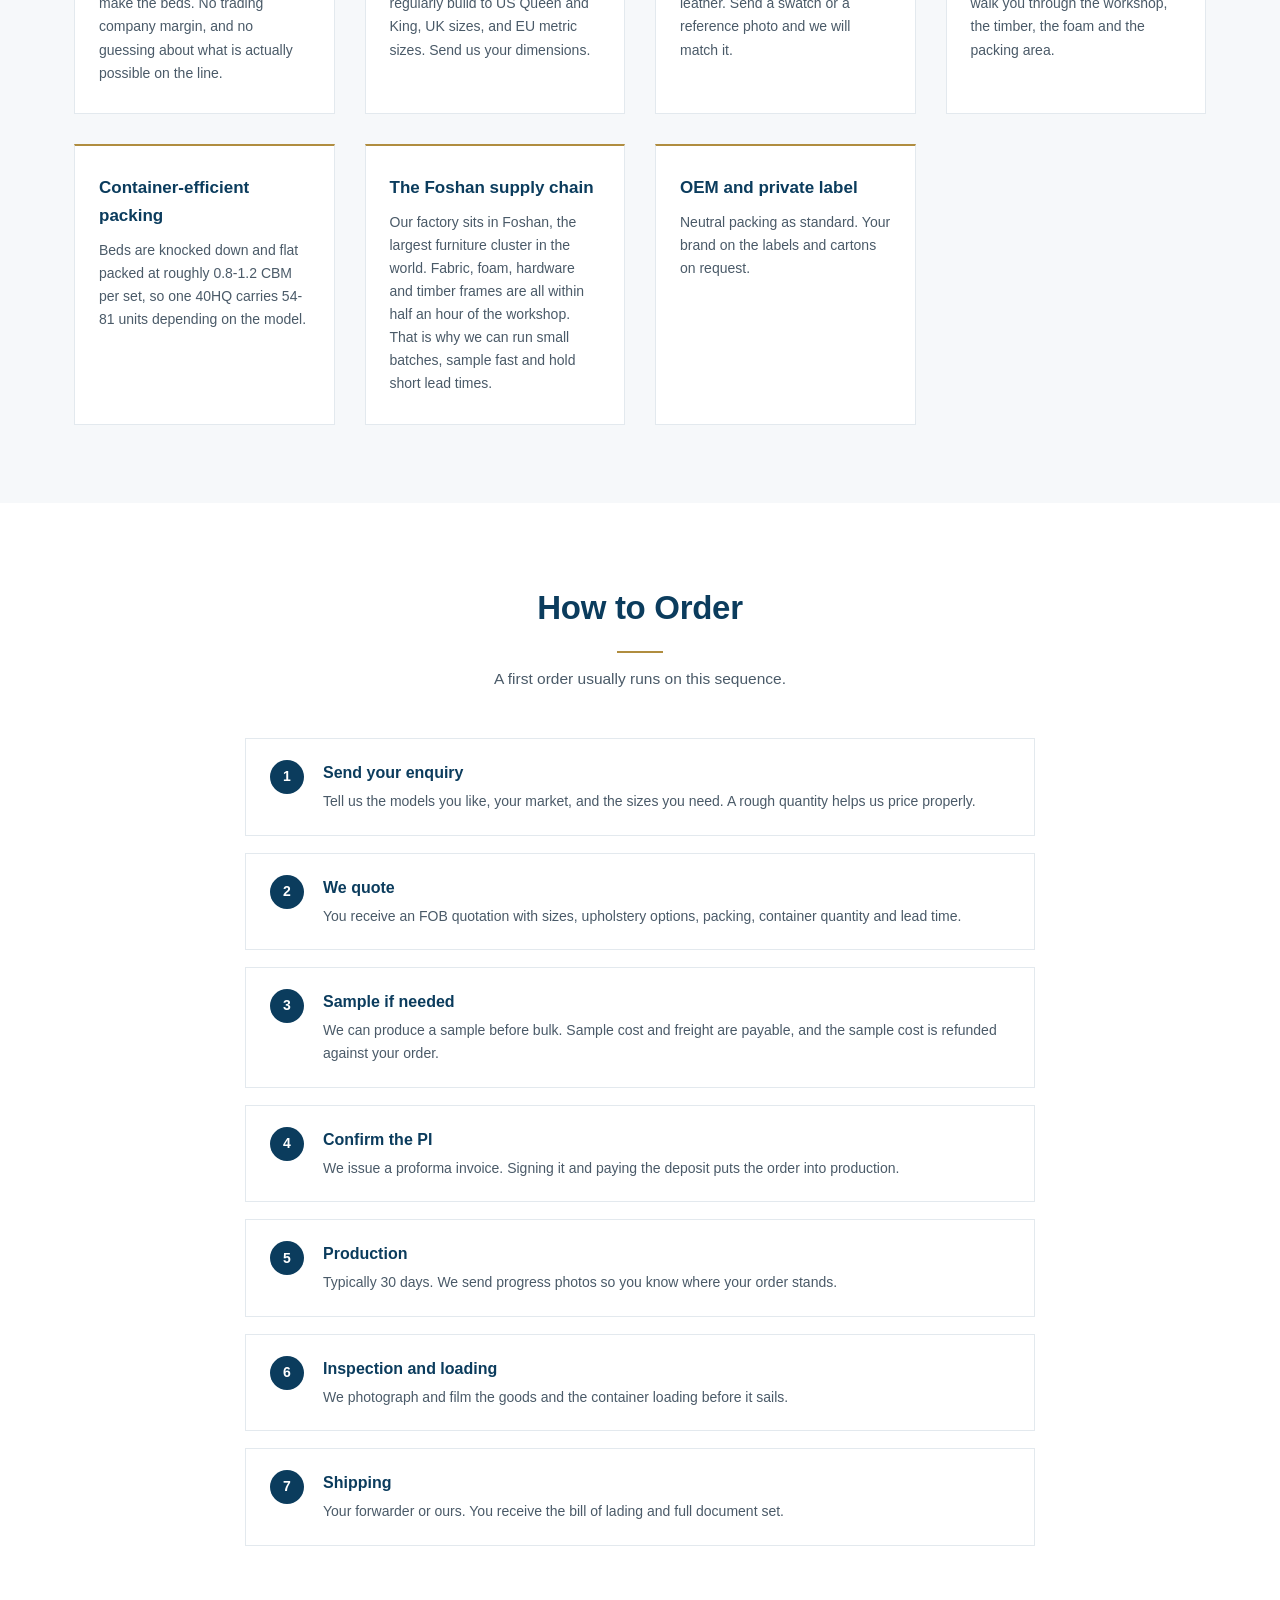
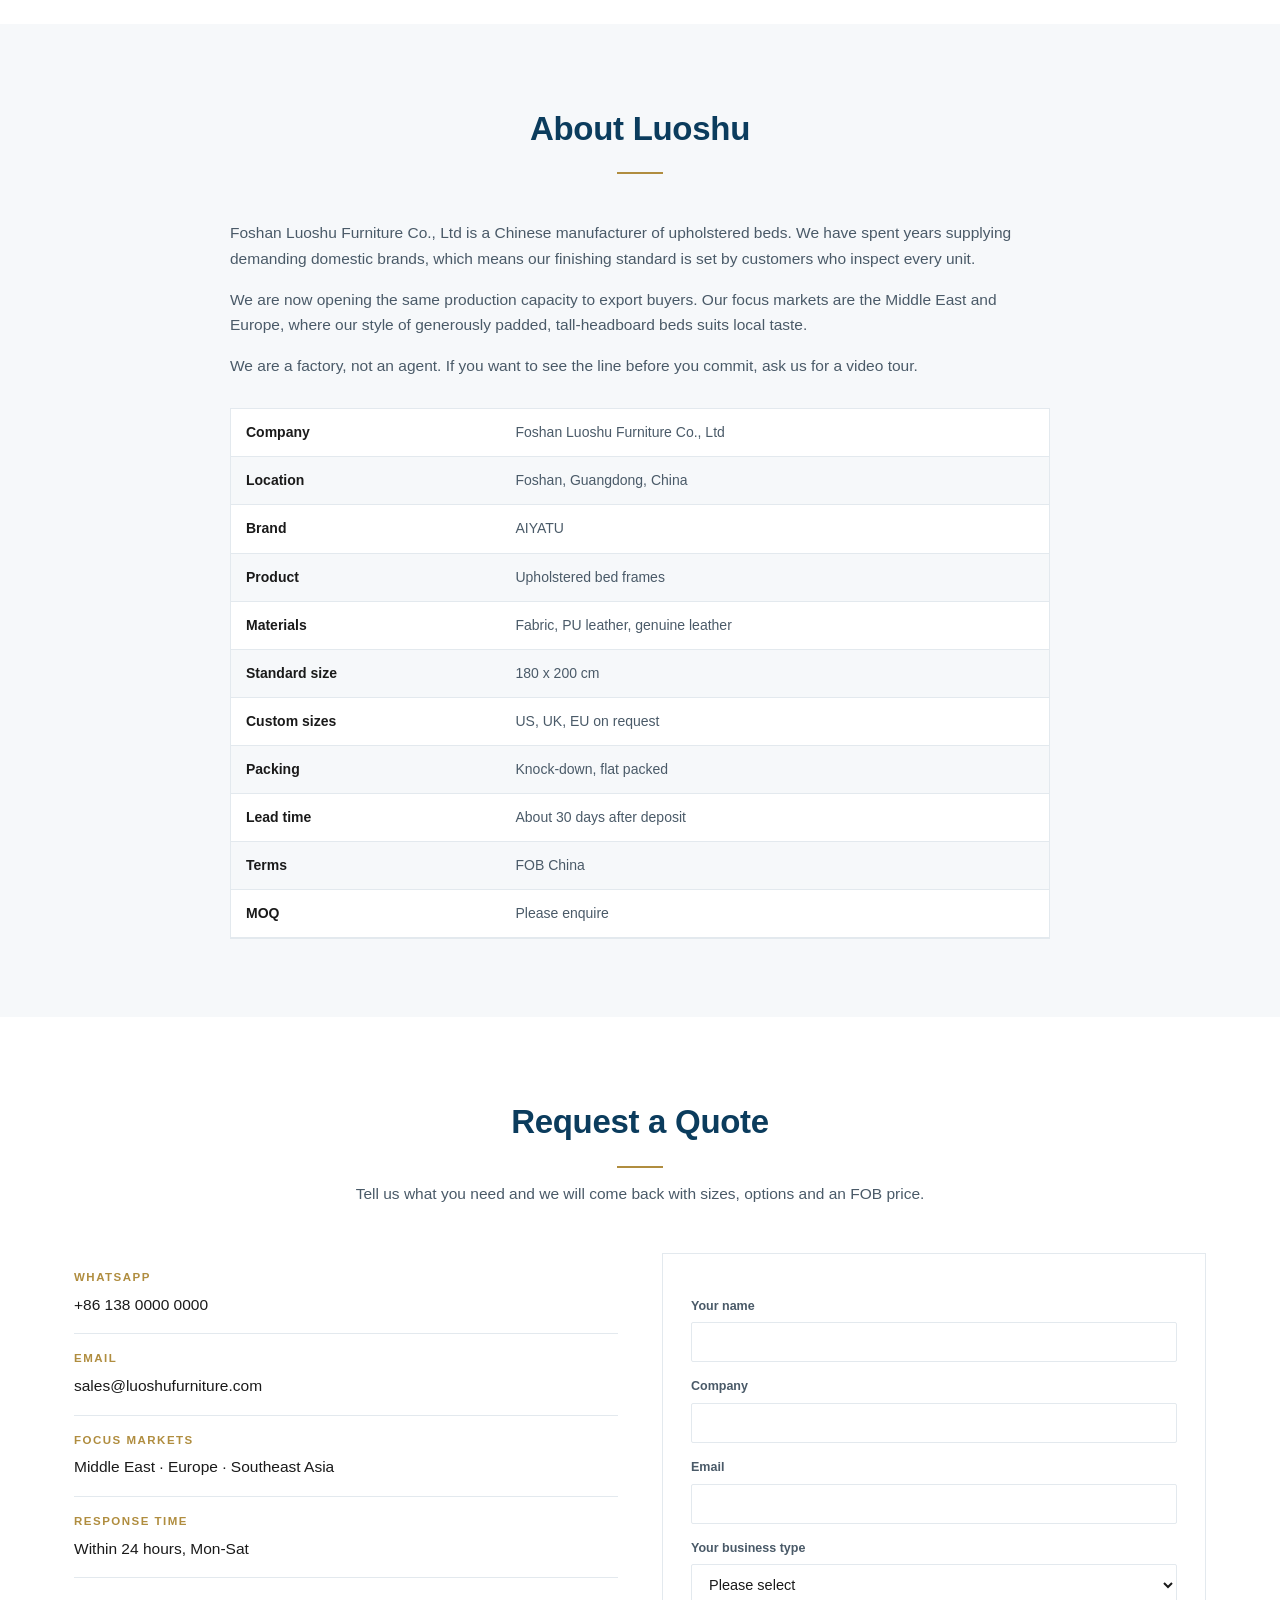
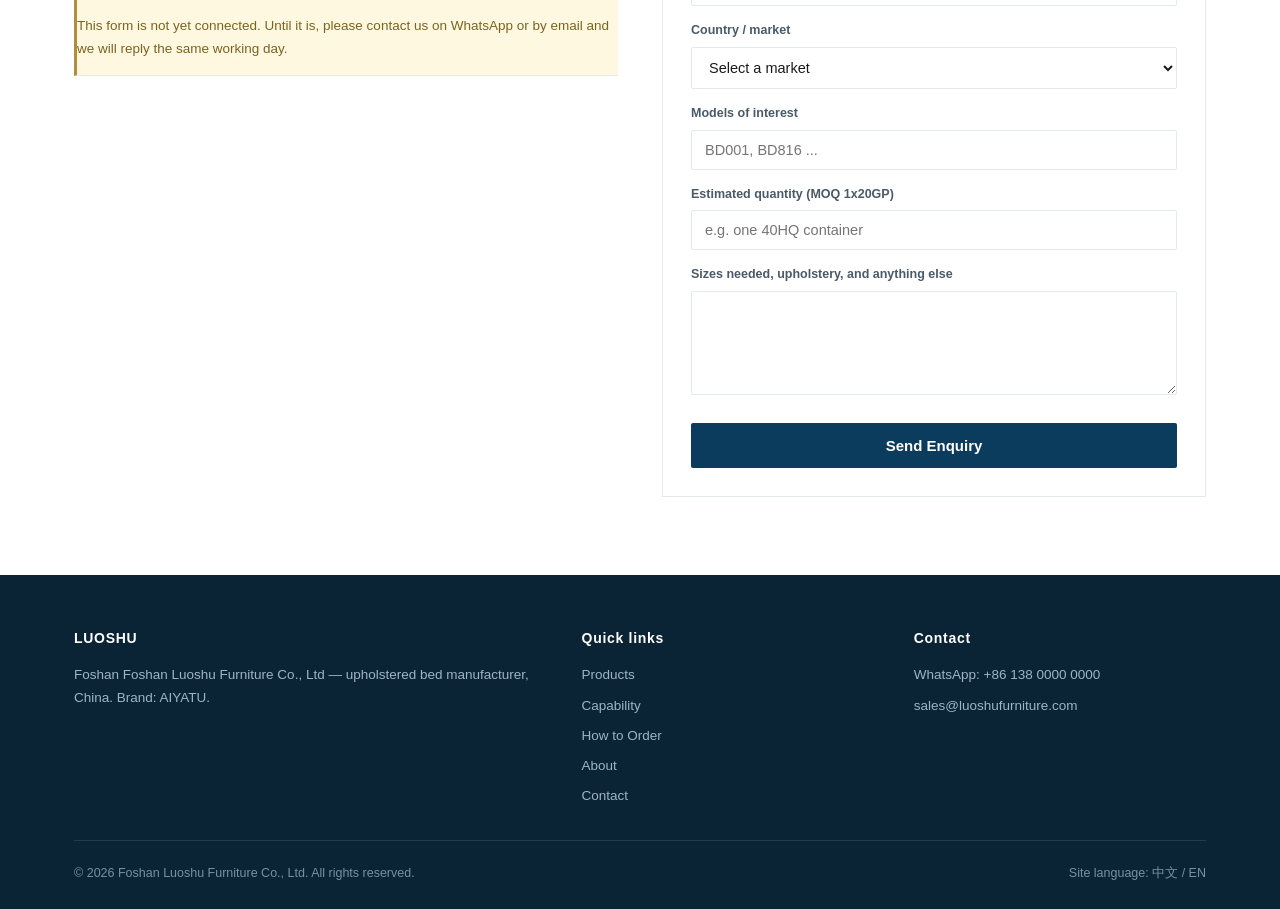
==== commit 15778645: "Full company name: 佛山市洛书家具有限公司 / Foshan Luoshu Furniture Co., Ltd + Foshan supply chain advantage" ====
--- a/en/index.html
+++ b/en/index.html
@@ -3,12 +3,12 @@
 <head>
 <meta charset="UTF-8">
 <meta name="viewport" content="width=device-width,initial-scale=1">
-<title>Luoshu Furniture | Upholstered Bed Manufacturer in China</title>
-<meta name="description" content="Chinese manufacturer of fabric and genuine leather upholstered beds. Custom sizes for Middle East and European markets, knock-down packing, FOB factory pricing.">
+<title>Foshan Luoshu Furniture | Upholstered Bed Manufacturer China</title>
+<meta name="description" content="Foshan Luoshu Furniture Co., Ltd - upholstered bed manufacturer in Foshan, China. Fabric and genuine leather bed frames, OEM and ODM, custom sizes for Middle East and Europe, FOB factory pricing.">
 <link rel="canonical" href="./">
 <link rel="alternate" hreflang="en" href="./">
 <link rel="alternate" hreflang="zh-CN" href="../">
-<meta property="og:title" content="Luoshu Furniture | Upholstered Bed Manufacturer in China">
+<meta property="og:title" content="Foshan Luoshu Furniture | Upholstered Bed Manufacturer China">
 <meta property="og:description" content="Chinese manufacturer of fabric and genuine leather upholstered beds. Custom sizes for Middle East and European markets, knock-down packing, FOB factory pricing.">
 <meta property="og:type" content="website">
 <link rel="icon" type="image/svg+xml" href="../assets/favicon.svg">
@@ -17,12 +17,13 @@
 {
  "@context": "https://schema.org",
  "@type": "Organization",
- "name": "Luoshu Furniture Co., Ltd",
- "alternateName": "AIYATU",
+ "name": "Foshan Luoshu Furniture Co., Ltd",
+ "alternateName": "佛山市洛书家具",
  "url": "https://REPLACE-YOUR-DOMAIN.com/",
  "description": "Chinese manufacturer of fabric and genuine leather upholstered beds. OEM and ODM production for export markets.",
  "address": {
   "@type": "PostalAddress",
+  "addressLocality": "Foshan",
   "addressRegion": "Guangdong",
   "addressCountry": "CN"
  },
@@ -66,7 +67,7 @@
     "material": "Fabric, PU leather, genuine leather",
     "manufacturer": {
      "@type": "Organization",
-     "name": "Luoshu Furniture Co., Ltd"
+     "name": "Foshan Luoshu Furniture Co., Ltd"
     },
     "image": "https://REPLACE-YOUR-DOMAIN.com/assets/products/bd001.jpg",
     "description": "Curved wingback headboard with deep channel tufting"
@@ -83,7 +84,7 @@
     "material": "Fabric, PU leather, genuine leather",
     "manufacturer": {
      "@type": "Organization",
-     "name": "Luoshu Furniture Co., Ltd"
+     "name": "Foshan Luoshu Furniture Co., Ltd"
     },
     "image": "https://REPLACE-YOUR-DOMAIN.com/assets/products/bd816.jpg",
     "description": "High headboard with sculpted shoulders"
@@ -100,7 +101,7 @@
     "material": "Fabric, PU leather, genuine leather",
     "manufacturer": {
      "@type": "Organization",
-     "name": "Luoshu Furniture Co., Ltd"
+     "name": "Foshan Luoshu Furniture Co., Ltd"
     },
     "image": "https://REPLACE-YOUR-DOMAIN.com/assets/products/bd860.jpg",
     "description": "Broad headboard with layered padding"
@@ -117,7 +118,7 @@
     "material": "Fabric, PU leather, genuine leather",
     "manufacturer": {
      "@type": "Organization",
-     "name": "Luoshu Furniture Co., Ltd"
+     "name": "Foshan Luoshu Furniture Co., Ltd"
     },
     "image": "https://REPLACE-YOUR-DOMAIN.com/assets/products/bd812.jpg",
     "description": "Tall padded headboard, upholstered base"
@@ -134,7 +135,7 @@
     "material": "Fabric, PU leather, genuine leather",
     "manufacturer": {
      "@type": "Organization",
-     "name": "Luoshu Furniture Co., Ltd"
+     "name": "Foshan Luoshu Furniture Co., Ltd"
     },
     "image": "https://REPLACE-YOUR-DOMAIN.com/assets/products/bd893.jpg",
     "description": "Straight-edge headboard, optional flush base"
@@ -151,7 +152,7 @@
     "material": "Fabric, PU leather, genuine leather",
     "manufacturer": {
      "@type": "Organization",
-     "name": "Luoshu Furniture Co., Ltd"
+     "name": "Foshan Luoshu Furniture Co., Ltd"
     },
     "image": "https://REPLACE-YOUR-DOMAIN.com/assets/products/bd895.jpg",
     "description": "Channel-stitched headboard with wide rails"
@@ -168,7 +169,7 @@
     "material": "Fabric, PU leather, genuine leather",
     "manufacturer": {
      "@type": "Organization",
-     "name": "Luoshu Furniture Co., Ltd"
+     "name": "Foshan Luoshu Furniture Co., Ltd"
     },
     "image": "https://REPLACE-YOUR-DOMAIN.com/assets/products/bd819.jpg",
     "description": "Buttoned headboard with rounded corners"
@@ -185,7 +186,7 @@
     "material": "Fabric, PU leather, genuine leather",
     "manufacturer": {
      "@type": "Organization",
-     "name": "Luoshu Furniture Co., Ltd"
+     "name": "Foshan Luoshu Furniture Co., Ltd"
     },
     "image": "https://REPLACE-YOUR-DOMAIN.com/assets/products/bd815.jpg",
     "description": "Winged headboard with low-profile platform"
@@ -202,7 +203,7 @@
     "material": "Fabric, PU leather, genuine leather",
     "manufacturer": {
      "@type": "Organization",
-     "name": "Luoshu Furniture Co., Ltd"
+     "name": "Foshan Luoshu Furniture Co., Ltd"
     },
     "image": "https://REPLACE-YOUR-DOMAIN.com/assets/products/bd818.jpg",
     "description": "Clean-line headboard, fully upholstered"
@@ -219,7 +220,7 @@
     "material": "Fabric, PU leather, genuine leather",
     "manufacturer": {
      "@type": "Organization",
-     "name": "Luoshu Furniture Co., Ltd"
+     "name": "Foshan Luoshu Furniture Co., Ltd"
     },
     "image": "https://REPLACE-YOUR-DOMAIN.com/assets/products/bd810.jpg",
     "description": "Square-line headboard with piped edging"
@@ -236,7 +237,7 @@
     "material": "Fabric, PU leather, genuine leather",
     "manufacturer": {
      "@type": "Organization",
-     "name": "Luoshu Furniture Co., Ltd"
+     "name": "Foshan Luoshu Furniture Co., Ltd"
     },
     "image": "https://REPLACE-YOUR-DOMAIN.com/assets/products/bd002.jpg",
     "description": "Compact frame with softly rolled headboard"
@@ -253,7 +254,7 @@
     "material": "Fabric, PU leather, genuine leather",
     "manufacturer": {
      "@type": "Organization",
-     "name": "Luoshu Furniture Co., Ltd"
+     "name": "Foshan Luoshu Furniture Co., Ltd"
     },
     "image": "https://REPLACE-YOUR-DOMAIN.com/assets/products/bd850.jpg",
     "description": "Slim-frame design with tapered legs"
@@ -270,7 +271,7 @@
     "material": "Fabric, PU leather, genuine leather",
     "manufacturer": {
      "@type": "Organization",
-     "name": "Luoshu Furniture Co., Ltd"
+     "name": "Foshan Luoshu Furniture Co., Ltd"
     },
     "image": "https://REPLACE-YOUR-DOMAIN.com/assets/products/bd859.jpg",
     "description": "Full-fabric build with soft quilted headboard"
@@ -287,7 +288,7 @@
     "material": "Fabric, PU leather, genuine leather",
     "manufacturer": {
      "@type": "Organization",
-     "name": "Luoshu Furniture Co., Ltd"
+     "name": "Foshan Luoshu Furniture Co., Ltd"
     },
     "image": "https://REPLACE-YOUR-DOMAIN.com/assets/products/bd91.jpg",
     "description": "Wide padded headboard with slim metal feet"
@@ -304,7 +305,7 @@
     "material": "Fabric, PU leather, genuine leather",
     "manufacturer": {
      "@type": "Organization",
-     "name": "Luoshu Furniture Co., Ltd"
+     "name": "Foshan Luoshu Furniture Co., Ltd"
     },
     "image": "https://REPLACE-YOUR-DOMAIN.com/assets/products/bd737.jpg",
     "description": "Panelled headboard with generous side rails"
@@ -321,7 +322,7 @@
     "material": "Fabric, PU leather, genuine leather",
     "manufacturer": {
      "@type": "Organization",
-     "name": "Luoshu Furniture Co., Ltd"
+     "name": "Foshan Luoshu Furniture Co., Ltd"
     },
     "image": "https://REPLACE-YOUR-DOMAIN.com/assets/products/bd898a.jpg",
     "description": "Low platform bed with extended headboard"
@@ -338,7 +339,7 @@
     "material": "Fabric, PU leather, genuine leather",
     "manufacturer": {
      "@type": "Organization",
-     "name": "Luoshu Furniture Co., Ltd"
+     "name": "Foshan Luoshu Furniture Co., Ltd"
     },
     "image": "https://REPLACE-YOUR-DOMAIN.com/assets/products/bd803.jpg",
     "description": "Entry-level upholstered frame"
@@ -349,7 +350,7 @@
 </script>
 </head><body>
 <header><div class="wrap nav">
-<a href="#" class="logo">LUOSHU<span>UPHOLSTERED BED MANUFACTURER</span></a>
+<a href="#" class="logo">LUOSHU<span>FOSHAN LUOSHU</span></a>
 <button class="burger" aria-label="Menu">&#9776;</button>
 <ul>
 <li><a href="#products">Products</a></li>
@@ -363,9 +364,9 @@
 </div>
 </div></header>
 <div class="hero"><div class="wrap">
-<div class="kicker">Established manufacturer · Guangdong, China</div>
+<div class="kicker">Established manufacturer · Foshan, Guangdong, China</div>
 <h1>Upholstered Beds,<br>Built to Your Specification</h1>
-<p>We are a Chinese factory specialising in fabric and genuine-leather bed frames. Custom sizes for every market, container-ready packing, and direct factory pricing.</p>
+<p>We are an upholstered bed factory based in Foshan, China - the largest furniture manufacturing cluster in the world. Fabric and genuine-leather bed frames, custom sizes for every market, container-ready packing, and direct factory pricing.</p>
 <div class="cta"><a class="btn btn-p" href="#products">View Products</a><a class="btn btn-o" href="#contact">Request a Quote</a></div>
 </div></div>
 <div class="strip"><div class="wrap">
@@ -591,6 +592,7 @@
 <div class="fitem"><h3>Fabric and leather</h3><p>Woven fabric, PU and genuine leather. Send a swatch or a reference photo and we will match it.</p></div>
 <div class="fitem"><h3>Live factory tour</h3><p>Ask for a video call and we will walk you through the workshop, the timber, the foam and the packing area.</p></div>
 <div class="fitem"><h3>Container-efficient packing</h3><p>Beds are knocked down and flat packed at roughly 0.8-1.2 CBM per set, so one 40HQ carries 54-81 units depending on the model.</p></div>
+<div class="fitem"><h3>The Foshan supply chain</h3><p>Our factory sits in Foshan, the largest furniture cluster in the world. Fabric, foam, hardware and timber frames are all within half an hour of the workshop. That is why we can run small batches, sample fast and hold short lead times.</p></div>
 <div class="fitem"><h3>OEM and private label</h3><p>Neutral packing as standard. Your brand on the labels and cartons on request.</p></div>
 </div></div></section>
 <section id="process"><div class="wrap">
@@ -607,11 +609,12 @@
 <section id="about" class="alt"><div class="wrap">
 <div class="head"><h2>About Luoshu</h2><div class="rule"></div></div>
 <div style="max-width:820px;margin:0 auto">
-<p style="margin-bottom:15px;color:#4a5a68;font-size:15.5px">Luoshu Furniture Co., Ltd is a Chinese manufacturer of upholstered beds. We have spent years supplying demanding domestic brands, which means our finishing standard is set by customers who inspect every unit.</p>
+<p style="margin-bottom:15px;color:#4a5a68;font-size:15.5px">Foshan Luoshu Furniture Co., Ltd is a Chinese manufacturer of upholstered beds. We have spent years supplying demanding domestic brands, which means our finishing standard is set by customers who inspect every unit.</p>
 <p style="margin-bottom:15px;color:#4a5a68;font-size:15.5px">We are now opening the same production capacity to export buyers. Our focus markets are the Middle East and Europe, where our style of generously padded, tall-headboard beds suits local taste.</p>
 <p style="margin-bottom:15px;color:#4a5a68;font-size:15.5px">We are a factory, not an agent. If you want to see the line before you commit, ask us for a video tour.</p>
 <div class="tblwrap" style="margin-top:30px"><table class="tbl">
-<tr><td>Company</td><td>Luoshu Furniture Co., Ltd</td></tr>
+<tr><td>Company</td><td>Foshan Luoshu Furniture Co., Ltd</td></tr>
+<tr><td>Location</td><td>Foshan, Guangdong, China</td></tr>
 <tr><td>Brand</td><td>AIYATU</td></tr>
 <tr><td>Product</td><td>Upholstered bed frames</td></tr>
 <tr><td>Materials</td><td>Fabric, PU leather, genuine leather</td></tr>
@@ -666,7 +669,7 @@
 </div></div></section>
 <footer><div class="wrap">
 <div class="fgrid">
-<div><h4>LUOSHU</h4><p>Luoshu Furniture Co., Ltd — upholstered bed manufacturer, China. Brand: AIYATU.</p></div>
+<div><h4>LUOSHU</h4><p>Foshan Foshan Luoshu Furniture Co., Ltd — upholstered bed manufacturer, China. Brand: AIYATU.</p></div>
 <div><h4>Quick links</h4><ul>
 <li><a href="#products">Products</a></li>
 <li><a href="#capability">Capability</a></li>
@@ -679,7 +682,7 @@
 <li><a href="mailto:sales@luoshufurniture.com">sales@luoshufurniture.com</a></li>
 </ul></div>
 </div>
-<div class="fbot"><span>&copy; 2026 Luoshu Furniture Co., Ltd. All rights reserved.</span><span>Site language: <a href='../'>中文</a> / EN</span></div>
+<div class="fbot"><span>&copy; 2026 Foshan Luoshu Furniture Co., Ltd. All rights reserved.</span><span>Site language: <a href='../'>中文</a> / EN</span></div>
 </div></footer>
 <script src="../assets/main.js"></script>
 </body></html>
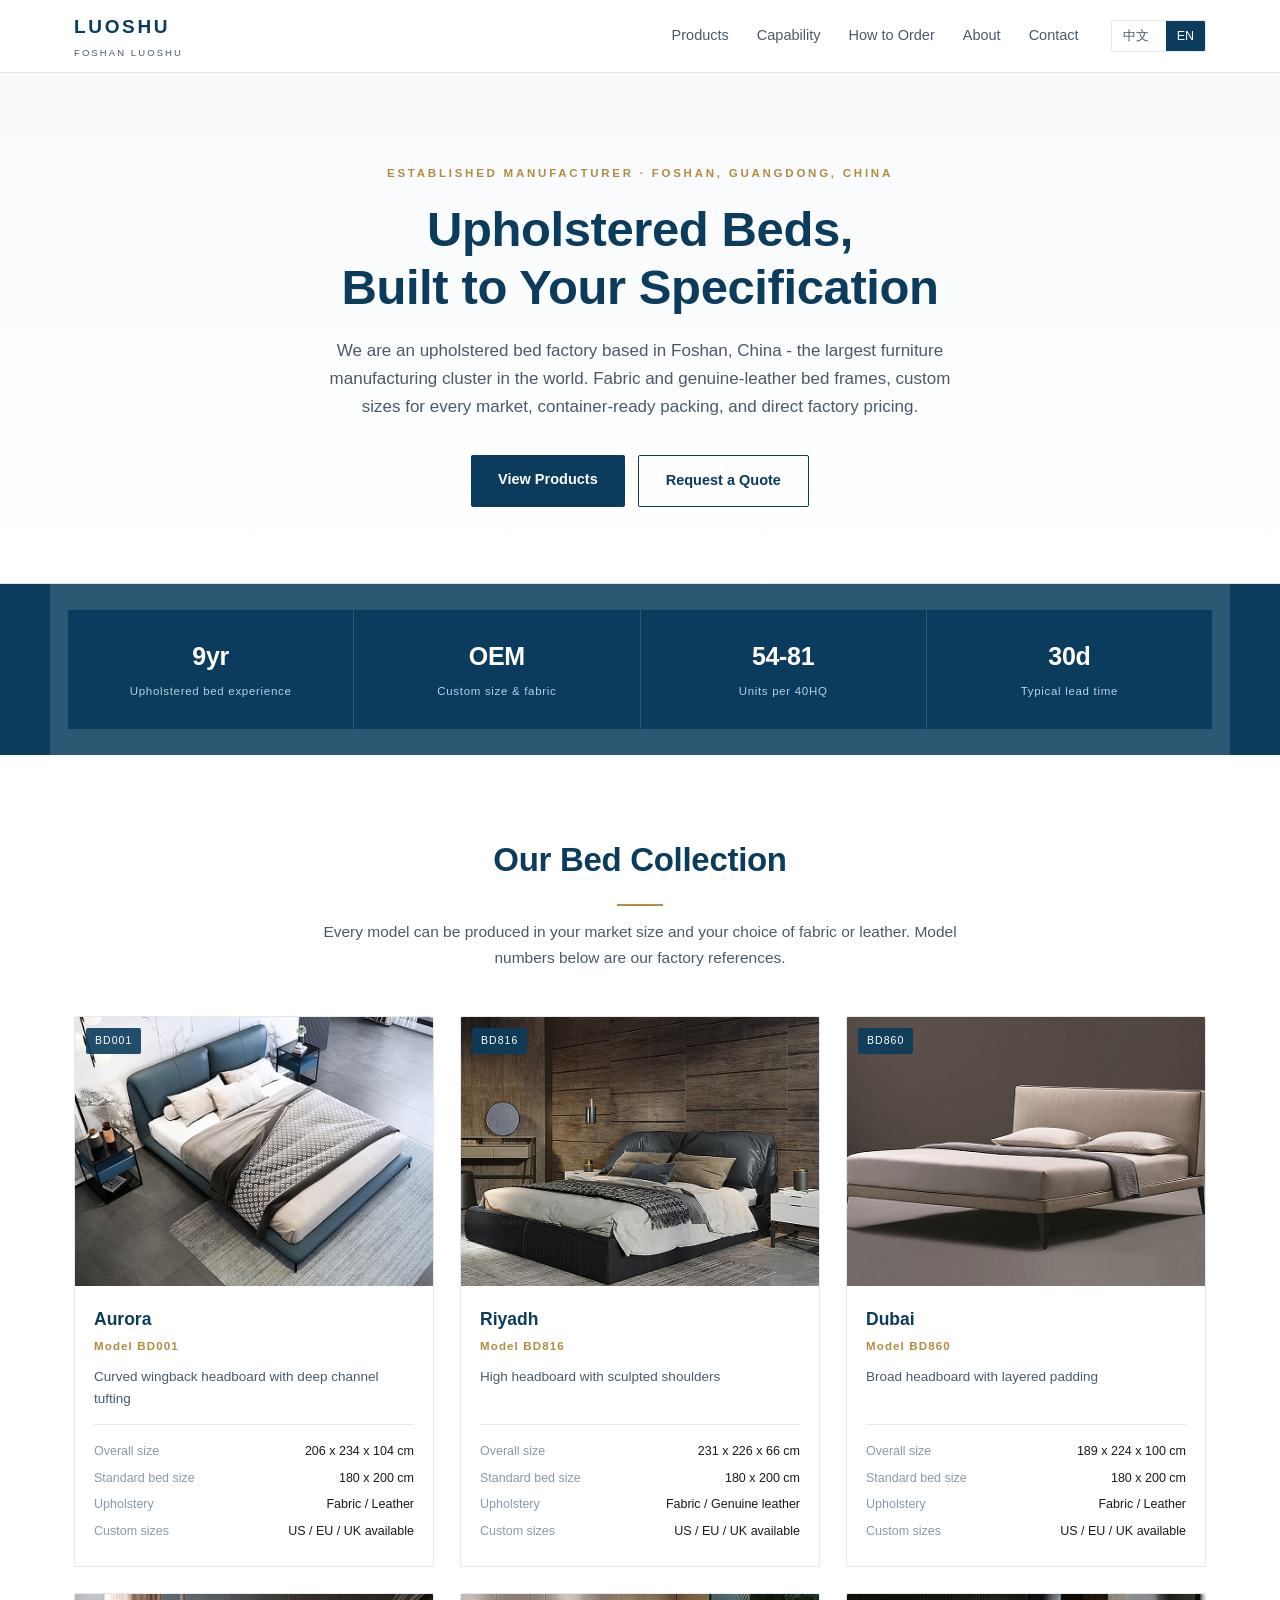
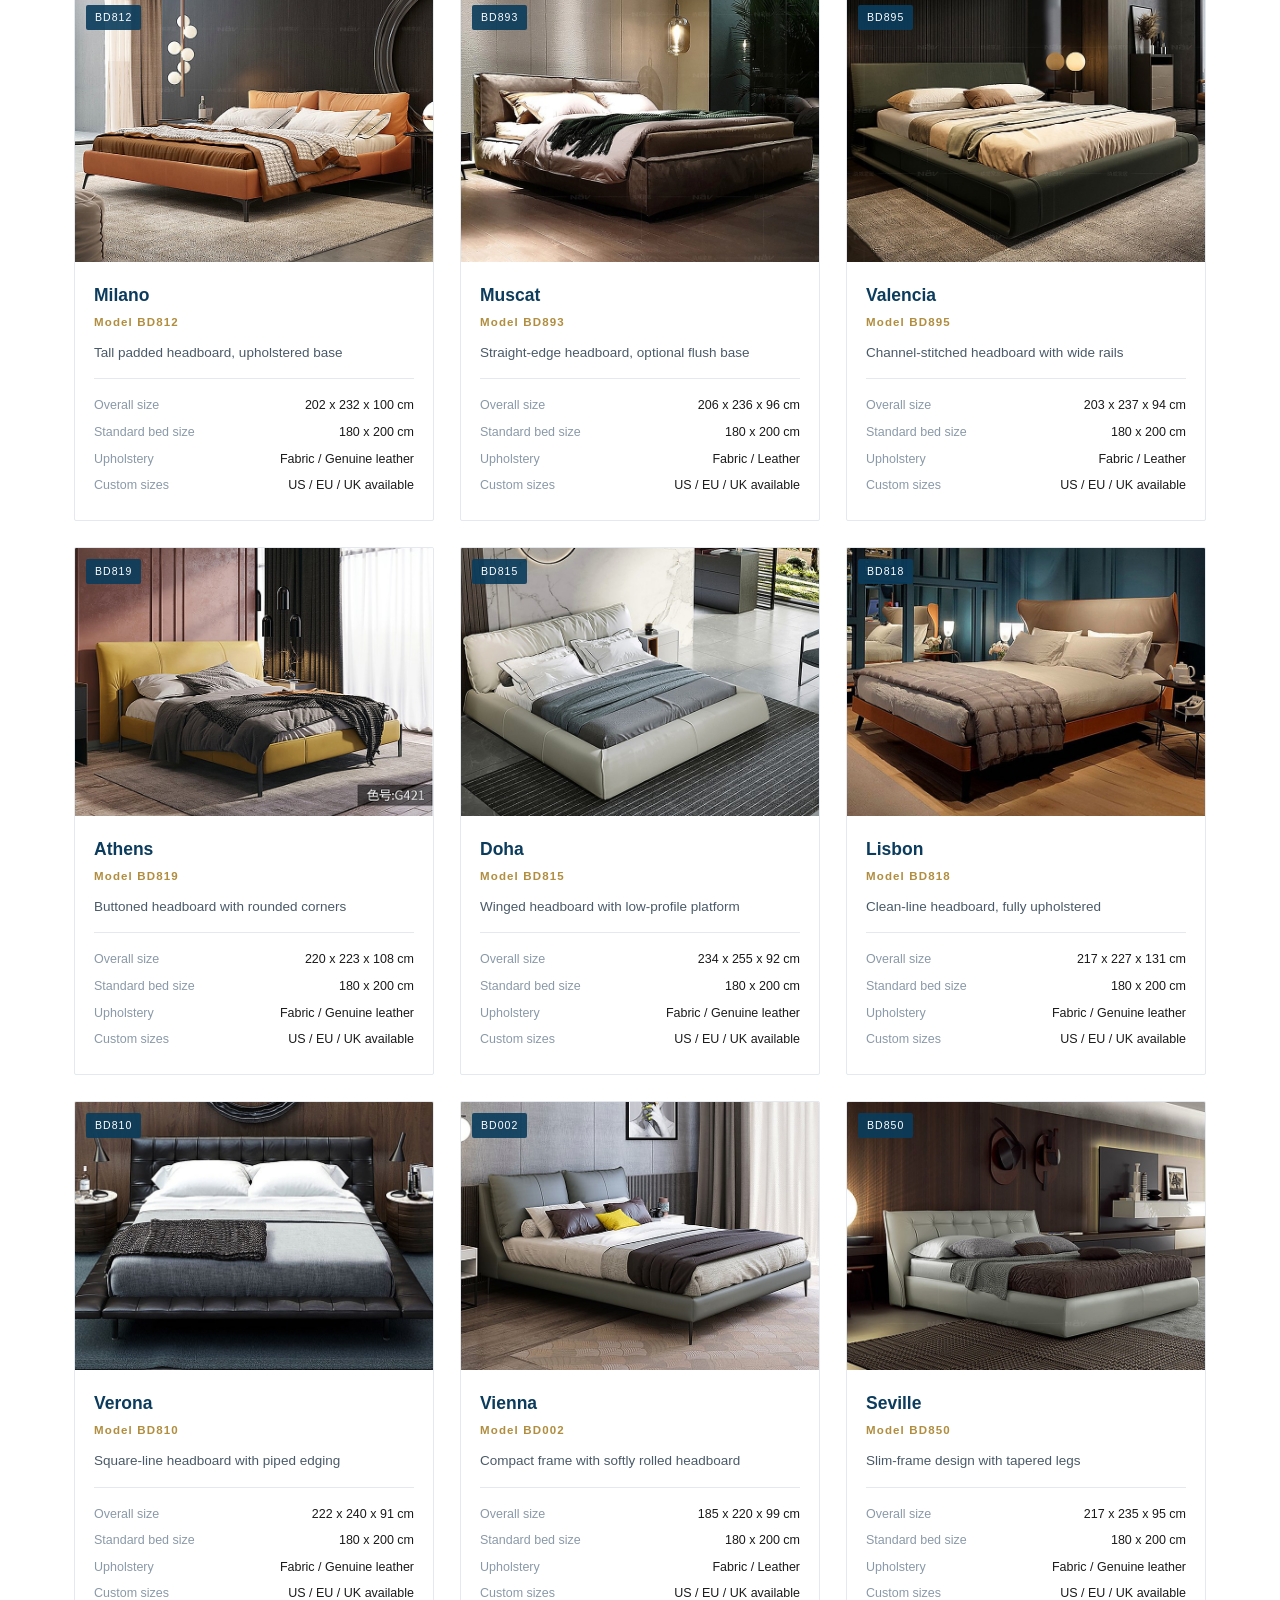
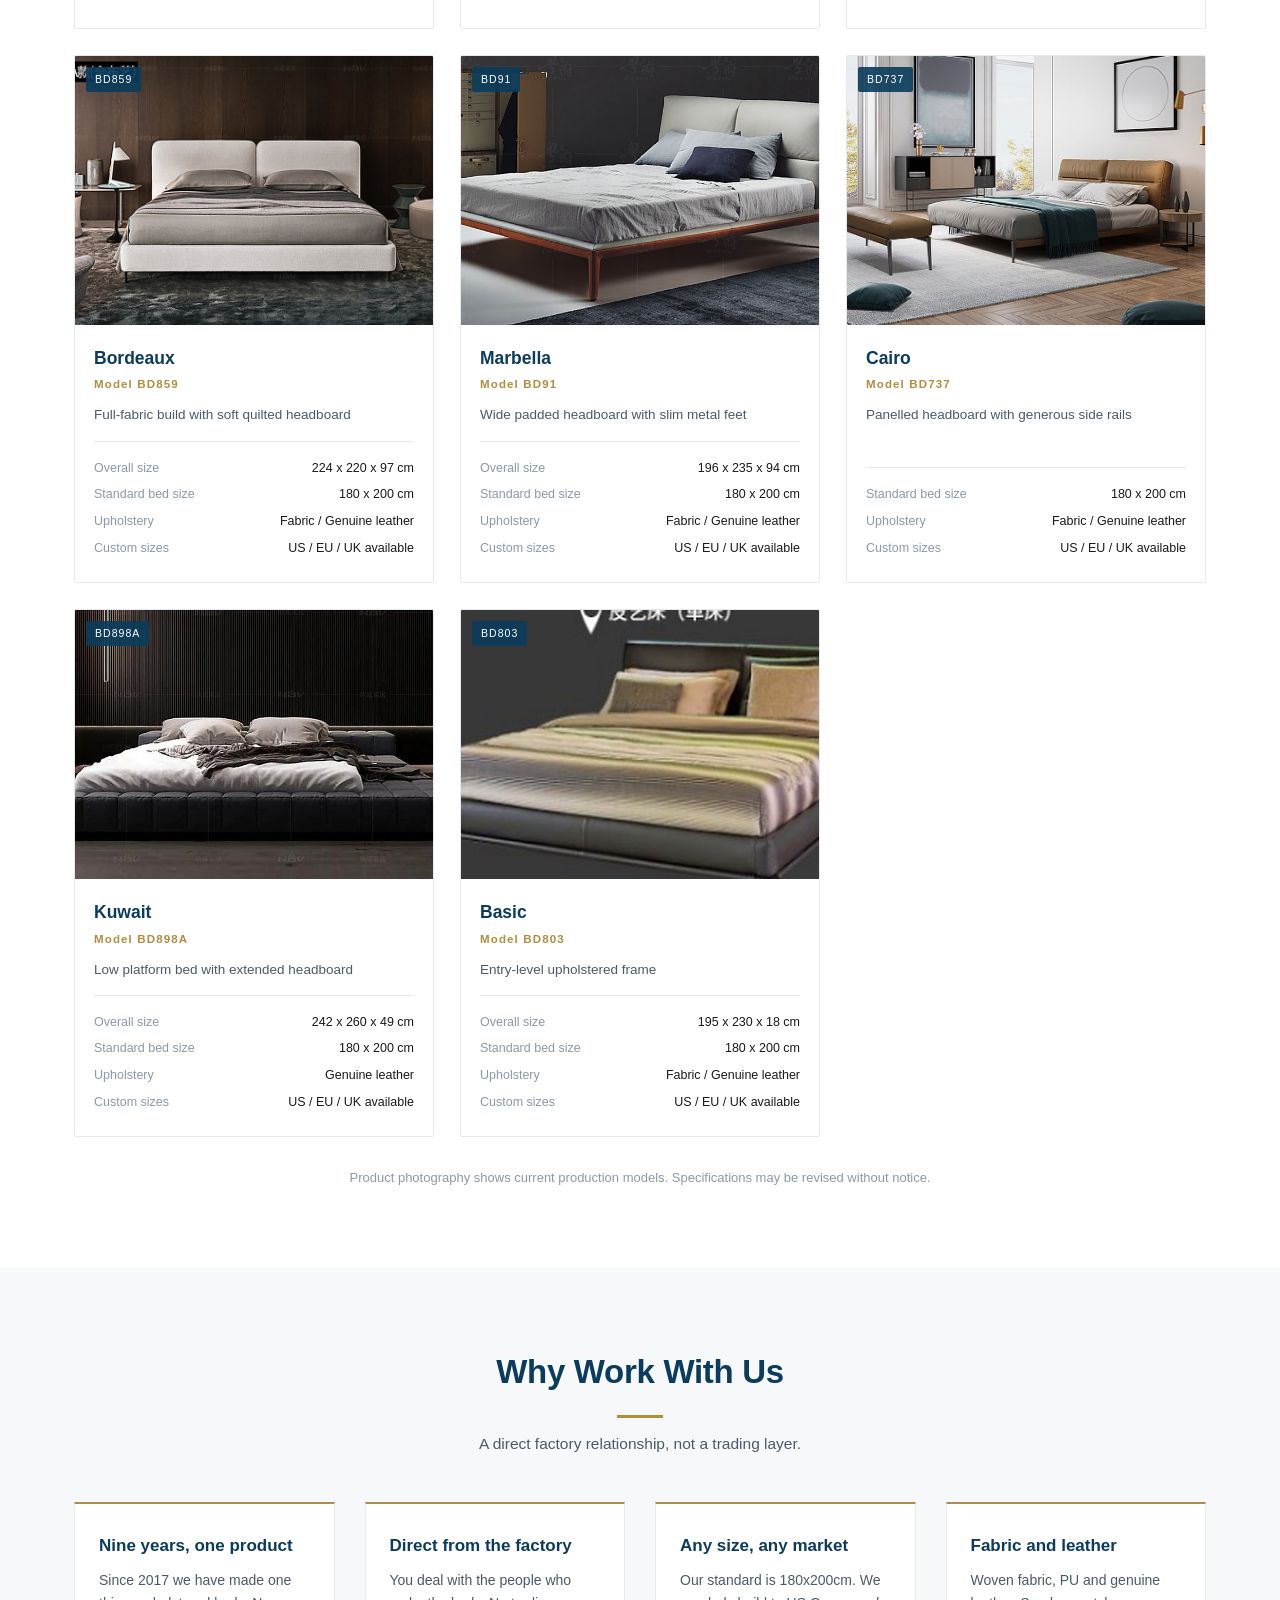
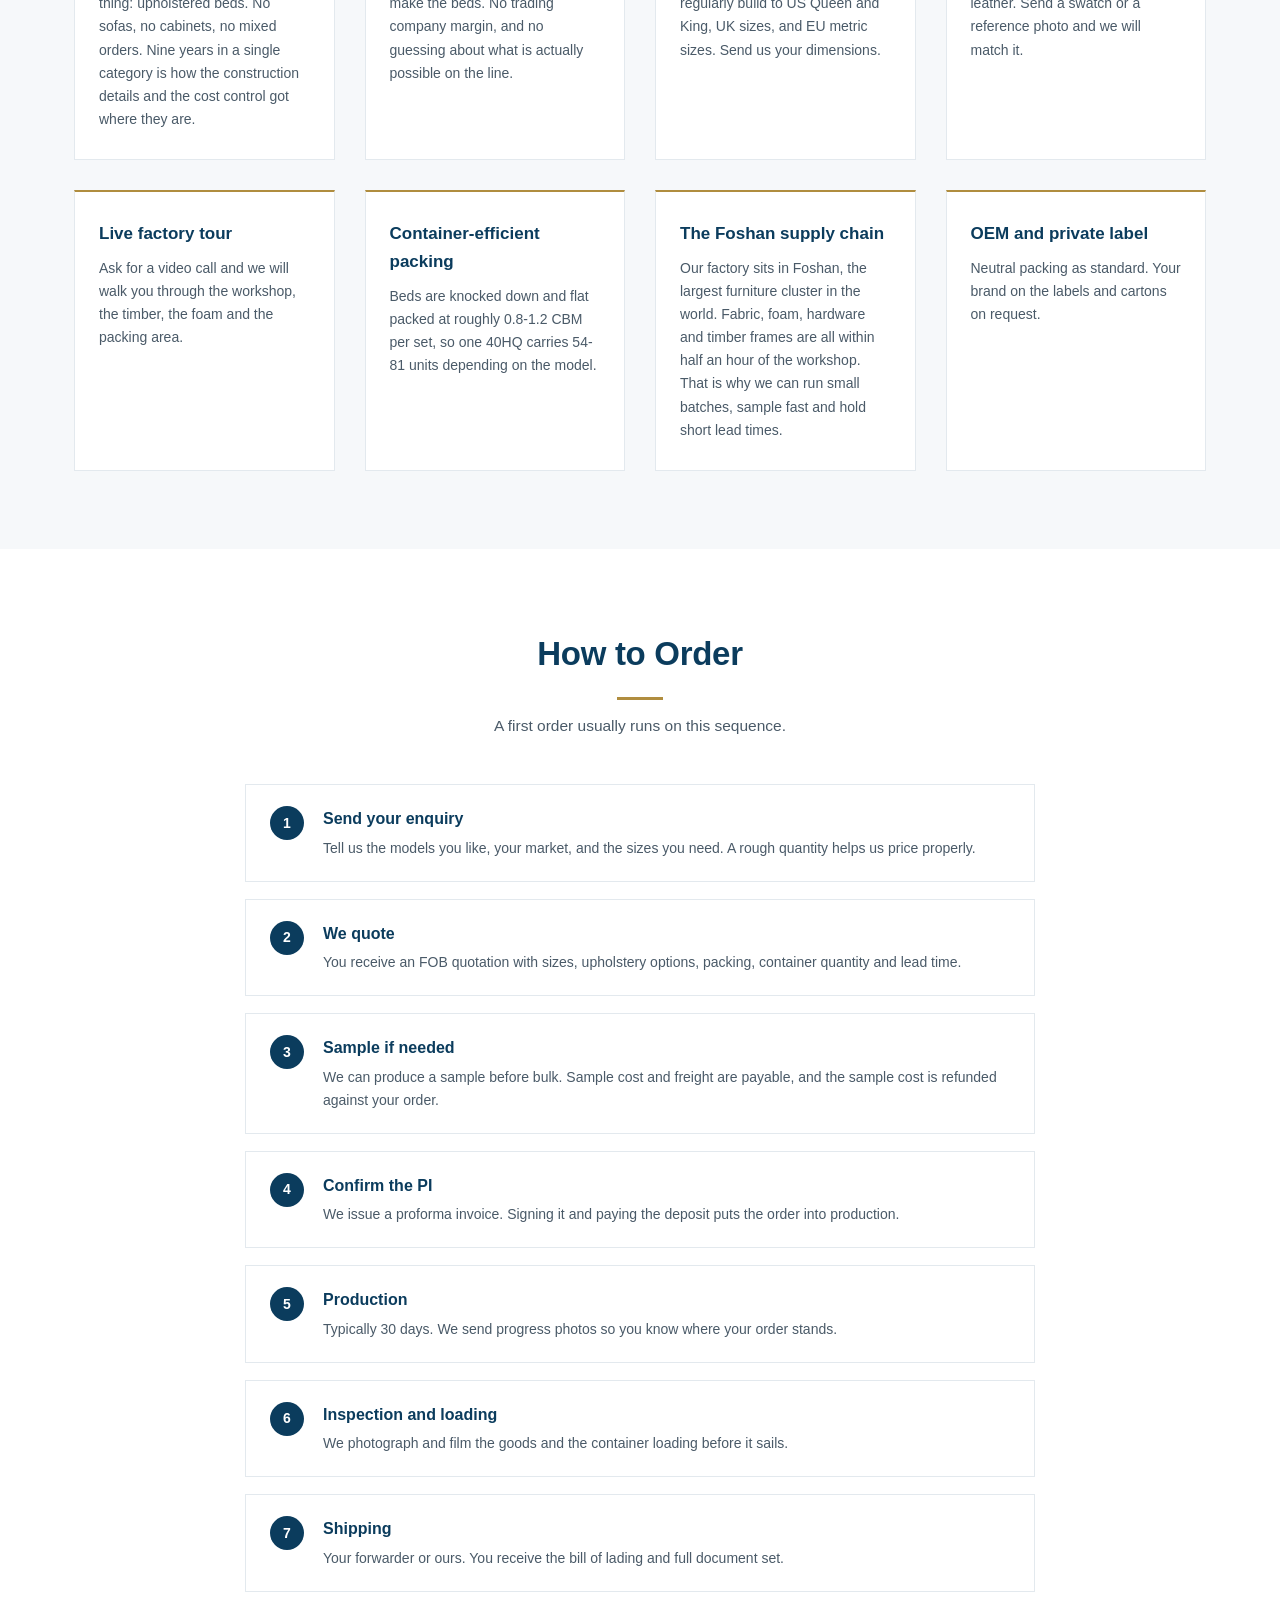
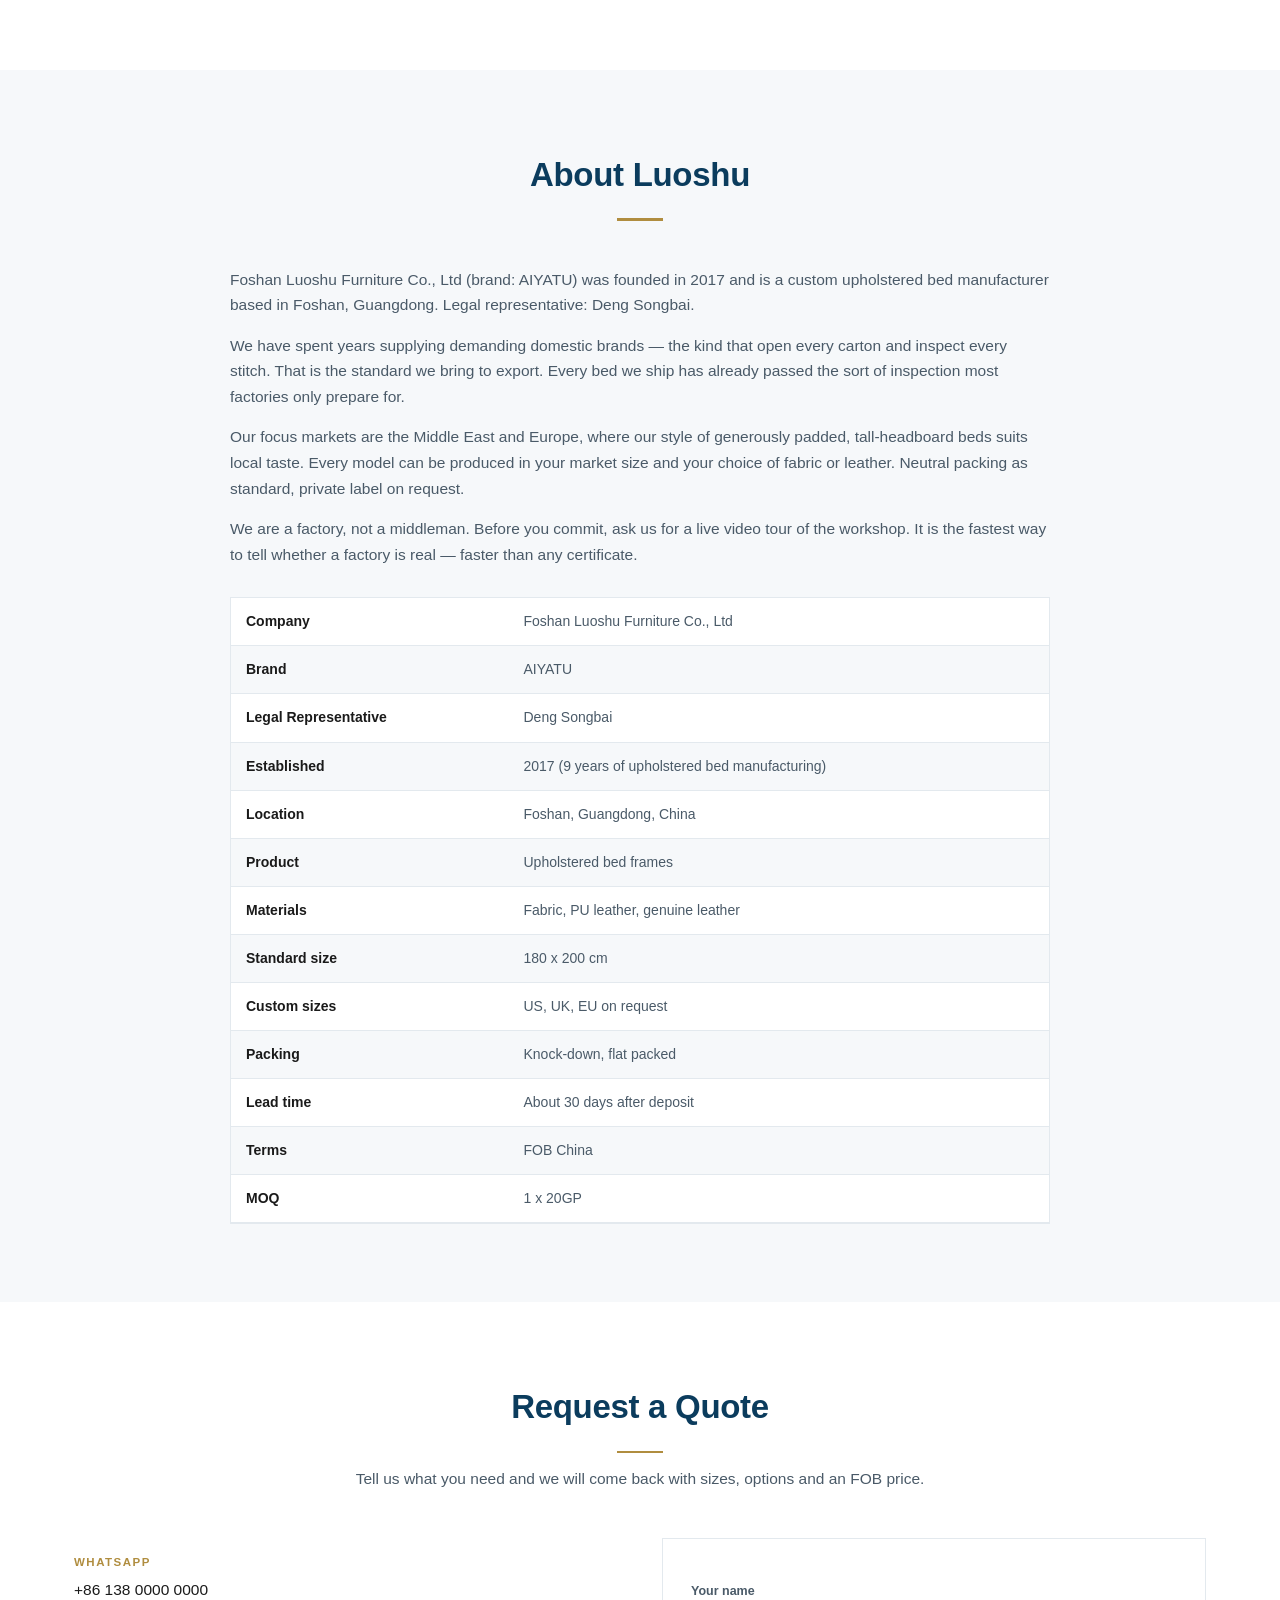
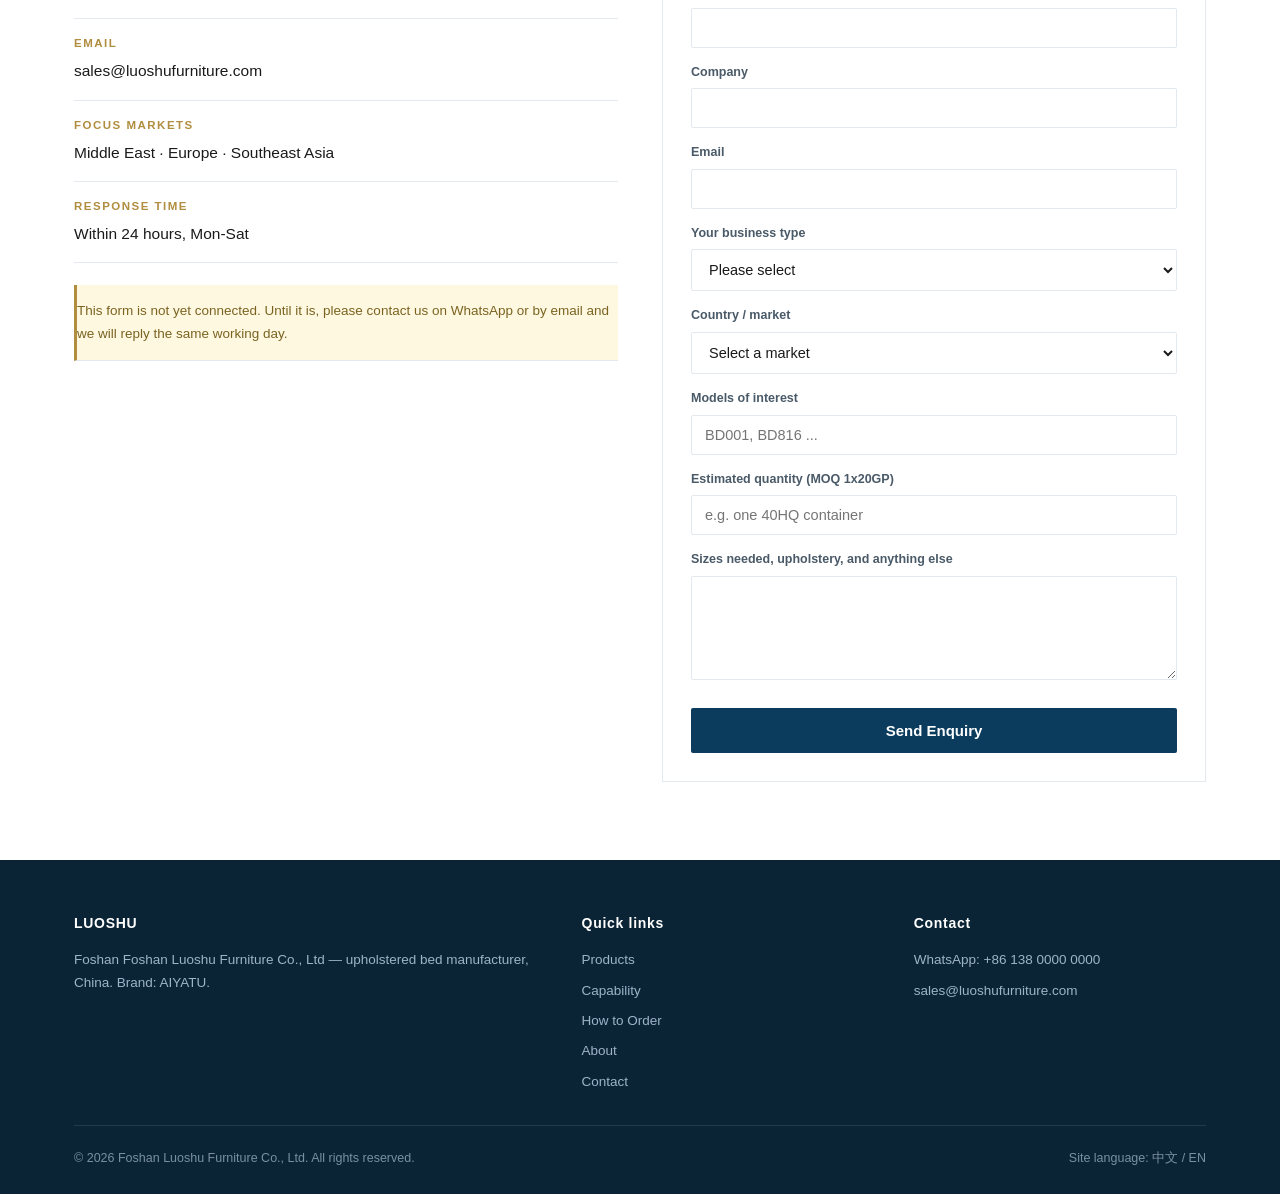
==== commit 6c3ef6c5: "Add verified company info: founded 2017, legal rep Deng Songbai, brand AIYATU. 9 years capability. M" ====
--- a/en/index.html
+++ b/en/index.html
@@ -46,6 +46,12 @@
   },
   "businessFunction": "http://purl.org/goodrelations/v1#Sell",
   "eligibleCustomerType": "Business"
+ },
+ "foundingDate": "2017",
+ "legalName": "佛山市洛书家具有限公司",
+ "founder": {
+  "@type": "Person",
+  "name": "邓松柏"
  }
 }
 </script>
@@ -370,7 +376,7 @@
 <div class="cta"><a class="btn btn-p" href="#products">View Products</a><a class="btn btn-o" href="#contact">Request a Quote</a></div>
 </div></div>
 <div class="strip"><div class="wrap">
-<div><b>17+</b><small>Models in production</small></div>
+<div><b>9yr</b><small>Upholstered bed experience</small></div>
 <div><b>OEM</b><small>Custom size & fabric</small></div>
 <div><b>54-81</b><small>Units per 40HQ</small></div>
 <div><b>30d</b><small>Typical lead time</small></div>
@@ -587,6 +593,7 @@
 <section id="capability" class="alt"><div class="wrap">
 <div class="head"><h2>Why Work With Us</h2><div class="rule"></div><p>A direct factory relationship, not a trading layer.</p></div>
 <div class="feat">
+<div class="fitem"><h3>Nine years, one product</h3><p>Since 2017 we have made one thing: upholstered beds. No sofas, no cabinets, no mixed orders. Nine years in a single category is how the construction details and the cost control got where they are.</p></div>
 <div class="fitem"><h3>Direct from the factory</h3><p>You deal with the people who make the beds. No trading company margin, and no guessing about what is actually possible on the line.</p></div>
 <div class="fitem"><h3>Any size, any market</h3><p>Our standard is 180x200cm. We regularly build to US Queen and King, UK sizes, and EU metric sizes. Send us your dimensions.</p></div>
 <div class="fitem"><h3>Fabric and leather</h3><p>Woven fabric, PU and genuine leather. Send a swatch or a reference photo and we will match it.</p></div>
@@ -609,13 +616,16 @@
 <section id="about" class="alt"><div class="wrap">
 <div class="head"><h2>About Luoshu</h2><div class="rule"></div></div>
 <div style="max-width:820px;margin:0 auto">
-<p style="margin-bottom:15px;color:#4a5a68;font-size:15.5px">Foshan Luoshu Furniture Co., Ltd is a Chinese manufacturer of upholstered beds. We have spent years supplying demanding domestic brands, which means our finishing standard is set by customers who inspect every unit.</p>
-<p style="margin-bottom:15px;color:#4a5a68;font-size:15.5px">We are now opening the same production capacity to export buyers. Our focus markets are the Middle East and Europe, where our style of generously padded, tall-headboard beds suits local taste.</p>
-<p style="margin-bottom:15px;color:#4a5a68;font-size:15.5px">We are a factory, not an agent. If you want to see the line before you commit, ask us for a video tour.</p>
+<p style="margin-bottom:15px;color:#4a5a68;font-size:15.5px">Foshan Luoshu Furniture Co., Ltd (brand: AIYATU) was founded in 2017 and is a custom upholstered bed manufacturer based in Foshan, Guangdong. Legal representative: Deng Songbai.</p>
+<p style="margin-bottom:15px;color:#4a5a68;font-size:15.5px">We have spent years supplying demanding domestic brands — the kind that open every carton and inspect every stitch. That is the standard we bring to export. Every bed we ship has already passed the sort of inspection most factories only prepare for.</p>
+<p style="margin-bottom:15px;color:#4a5a68;font-size:15.5px">Our focus markets are the Middle East and Europe, where our style of generously padded, tall-headboard beds suits local taste. Every model can be produced in your market size and your choice of fabric or leather. Neutral packing as standard, private label on request.</p>
+<p style="margin-bottom:15px;color:#4a5a68;font-size:15.5px">We are a factory, not a middleman. Before you commit, ask us for a live video tour of the workshop. It is the fastest way to tell whether a factory is real — faster than any certificate.</p>
 <div class="tblwrap" style="margin-top:30px"><table class="tbl">
 <tr><td>Company</td><td>Foshan Luoshu Furniture Co., Ltd</td></tr>
+<tr><td>Brand</td><td>AIYATU</td></tr>
+<tr><td>Legal Representative</td><td>Deng Songbai</td></tr>
+<tr><td>Established</td><td>2017 (9 years of upholstered bed manufacturing)</td></tr>
 <tr><td>Location</td><td>Foshan, Guangdong, China</td></tr>
-<tr><td>Brand</td><td>AIYATU</td></tr>
 <tr><td>Product</td><td>Upholstered bed frames</td></tr>
 <tr><td>Materials</td><td>Fabric, PU leather, genuine leather</td></tr>
 <tr><td>Standard size</td><td>180 x 200 cm</td></tr>
@@ -623,7 +633,7 @@
 <tr><td>Packing</td><td>Knock-down, flat packed</td></tr>
 <tr><td>Lead time</td><td>About 30 days after deposit</td></tr>
 <tr><td>Terms</td><td>FOB China</td></tr>
-<tr><td>MOQ</td><td>Please enquire</td></tr>
+<tr><td>MOQ</td><td>1 x 20GP</td></tr>
 </table></div></div></div></section>
 <section id="contact"><div class="wrap">
 <div class="head"><h2>Request a Quote</h2><div class="rule"></div><p>Tell us what you need and we will come back with sizes, options and an FOB price.</p></div>
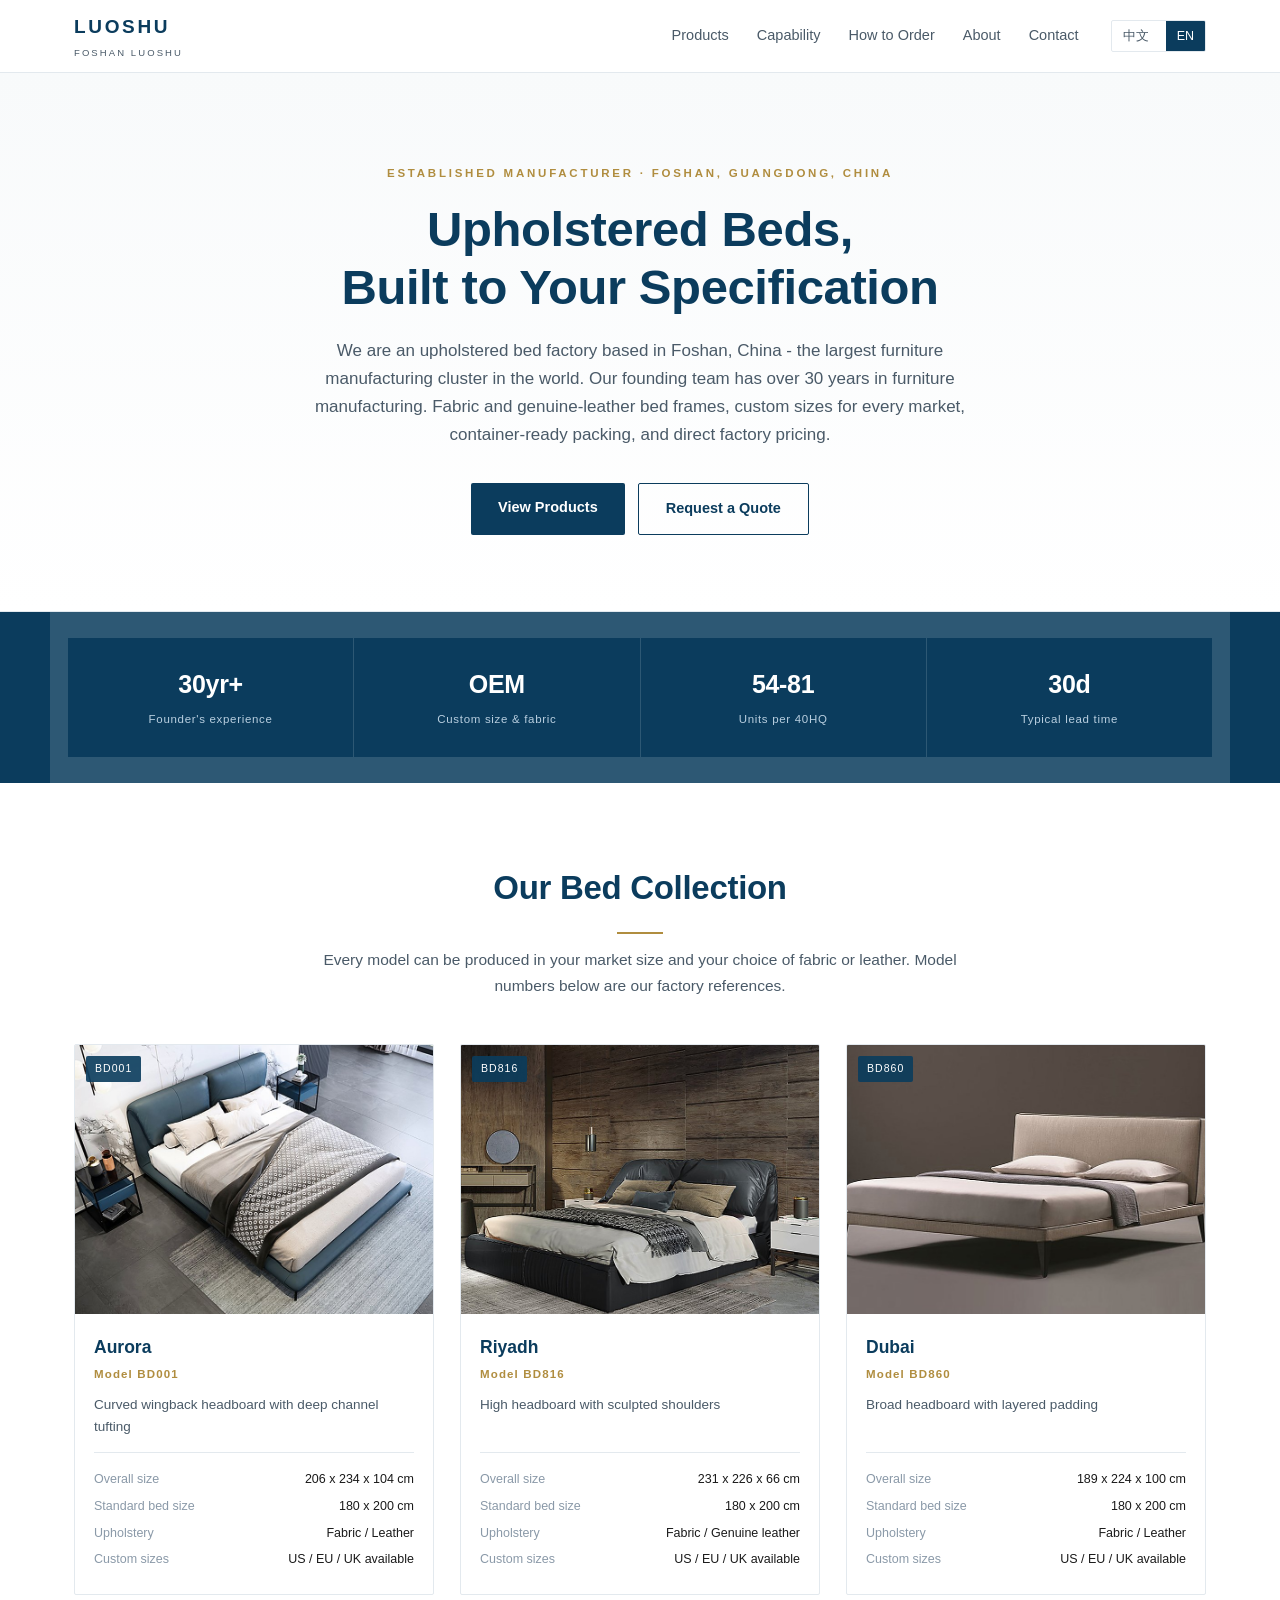
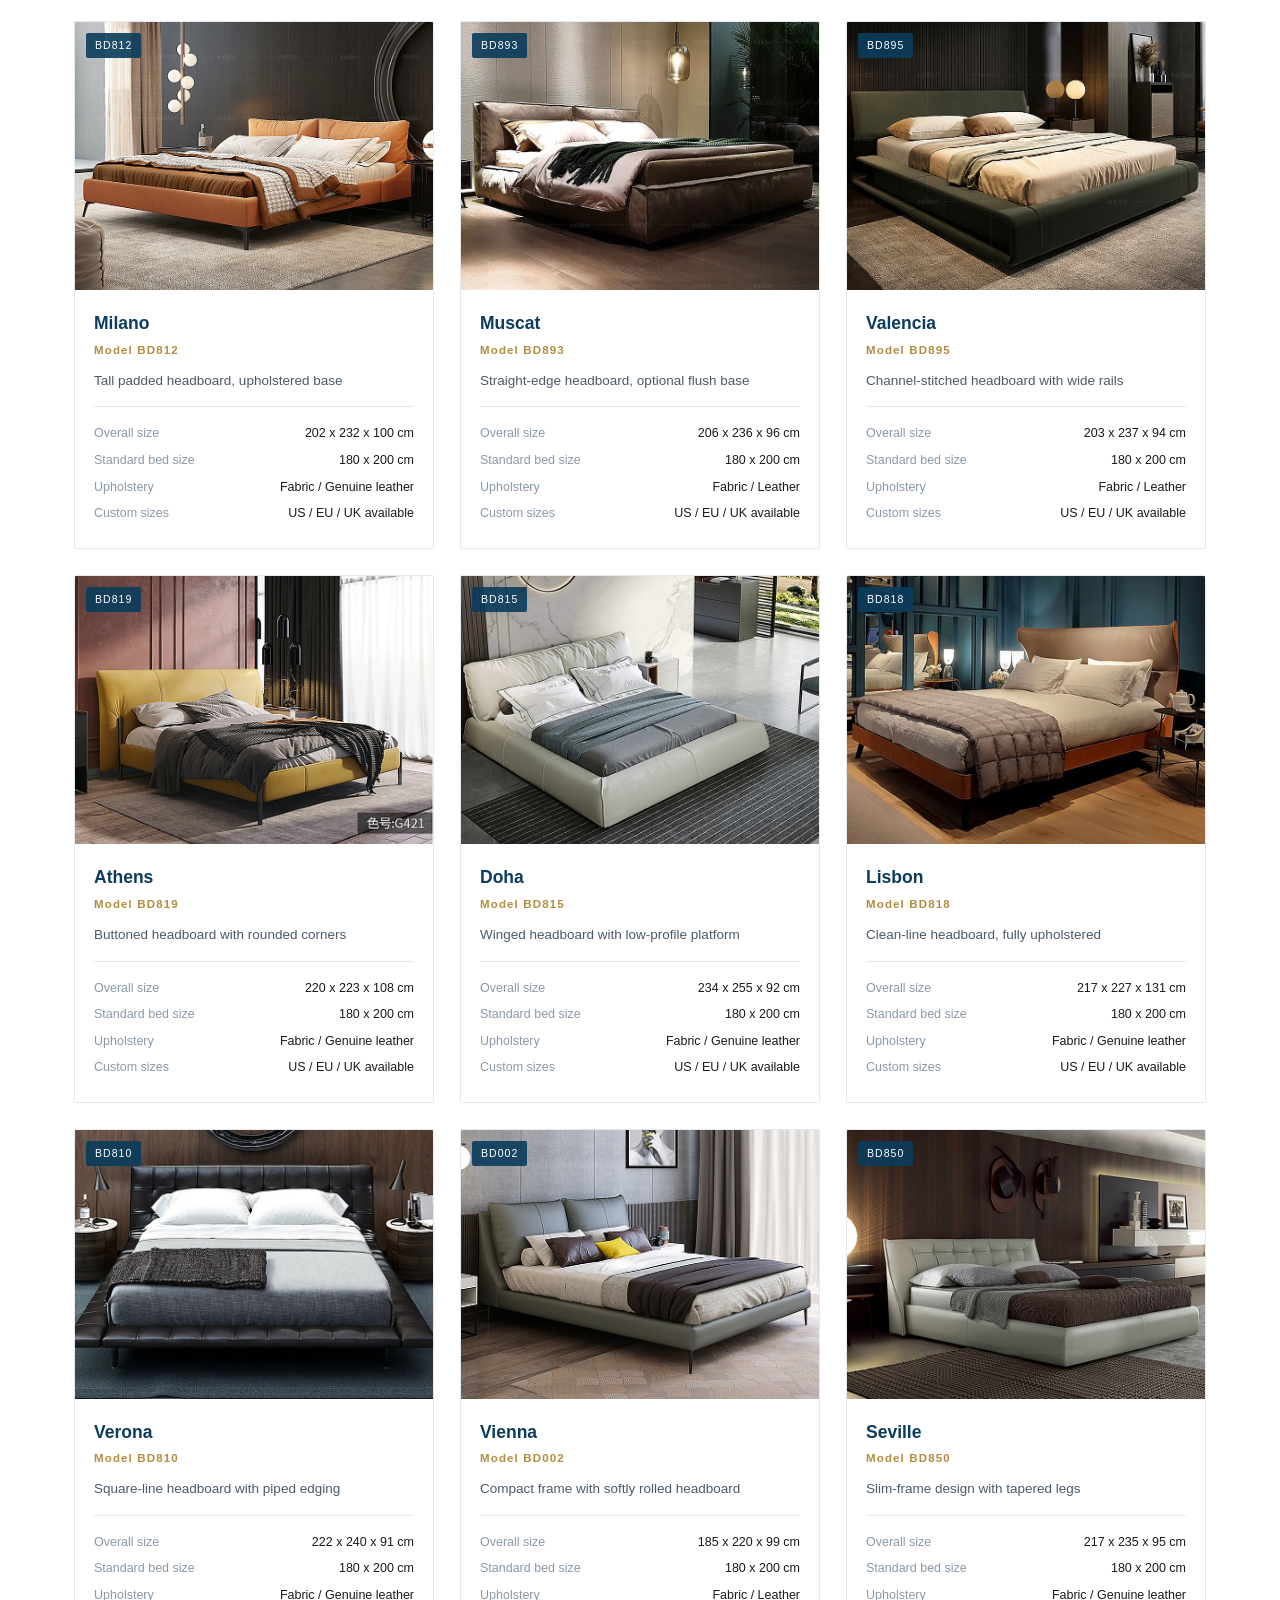
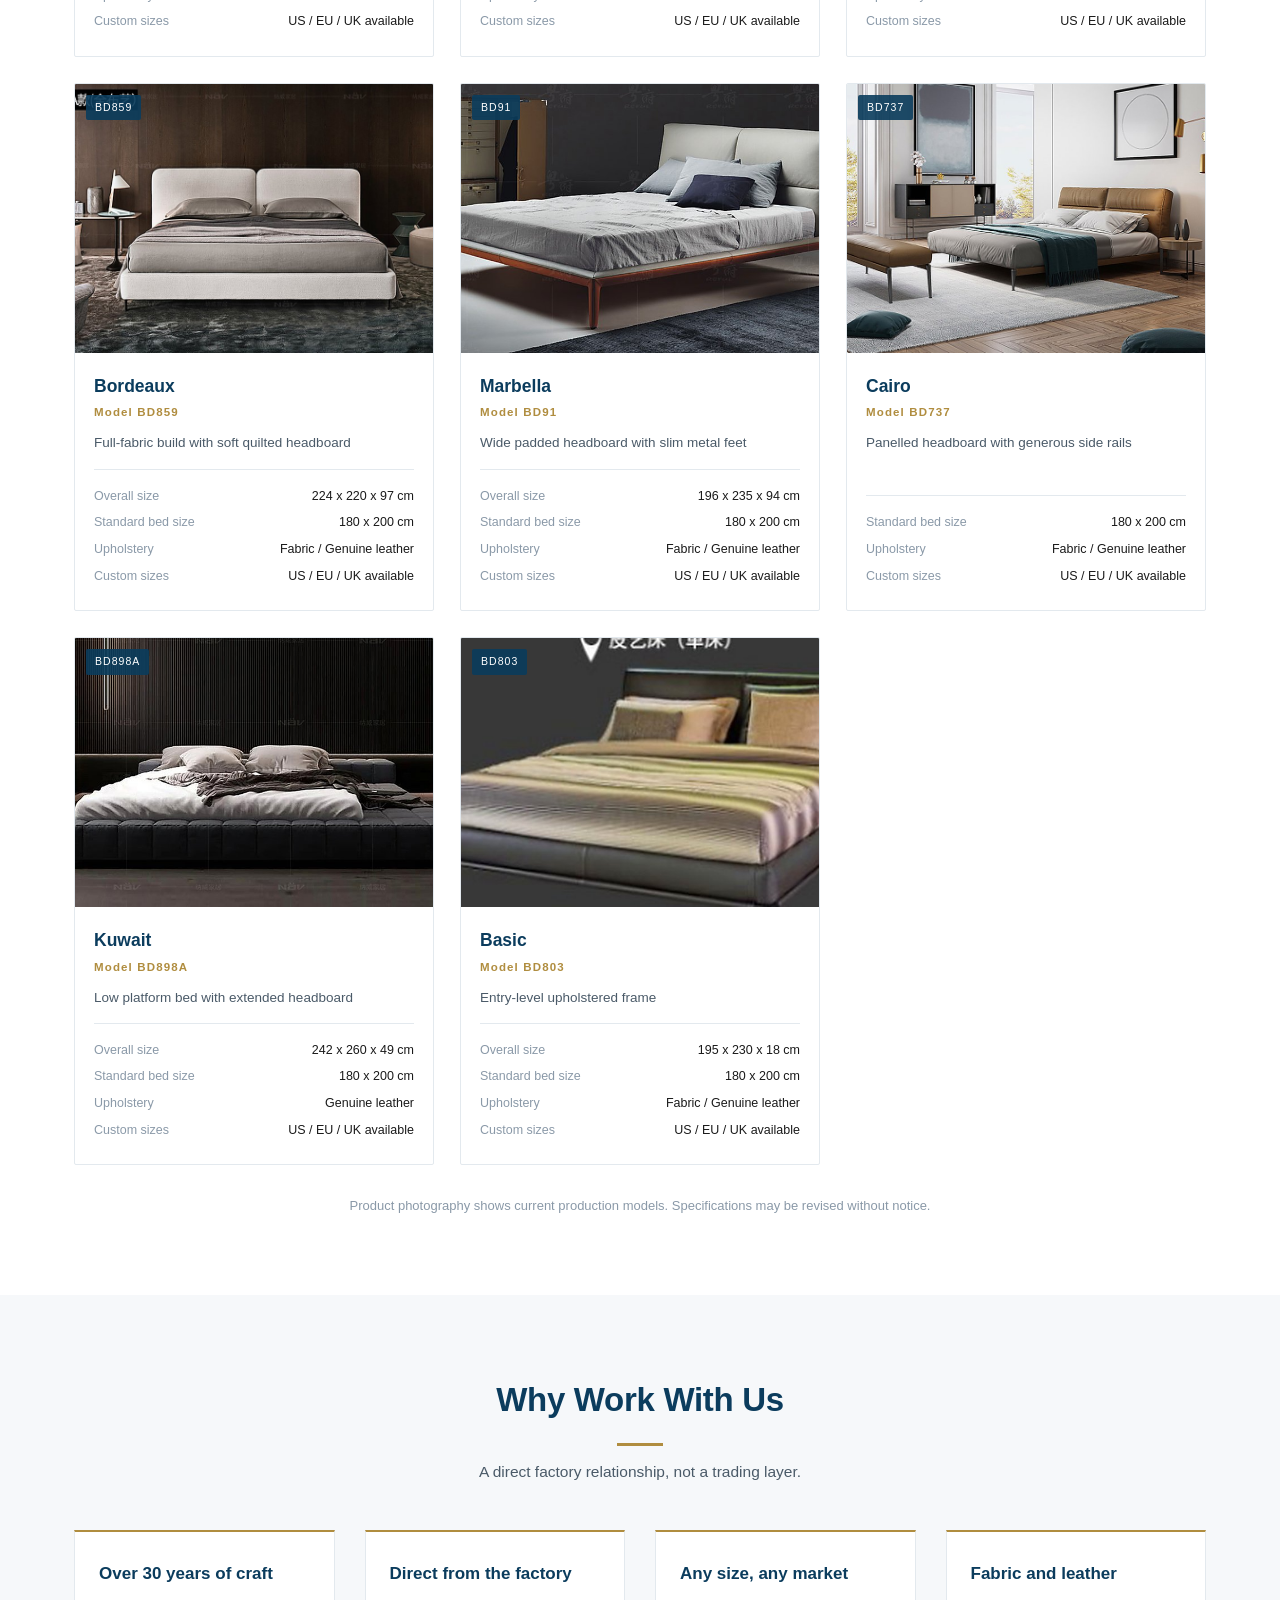
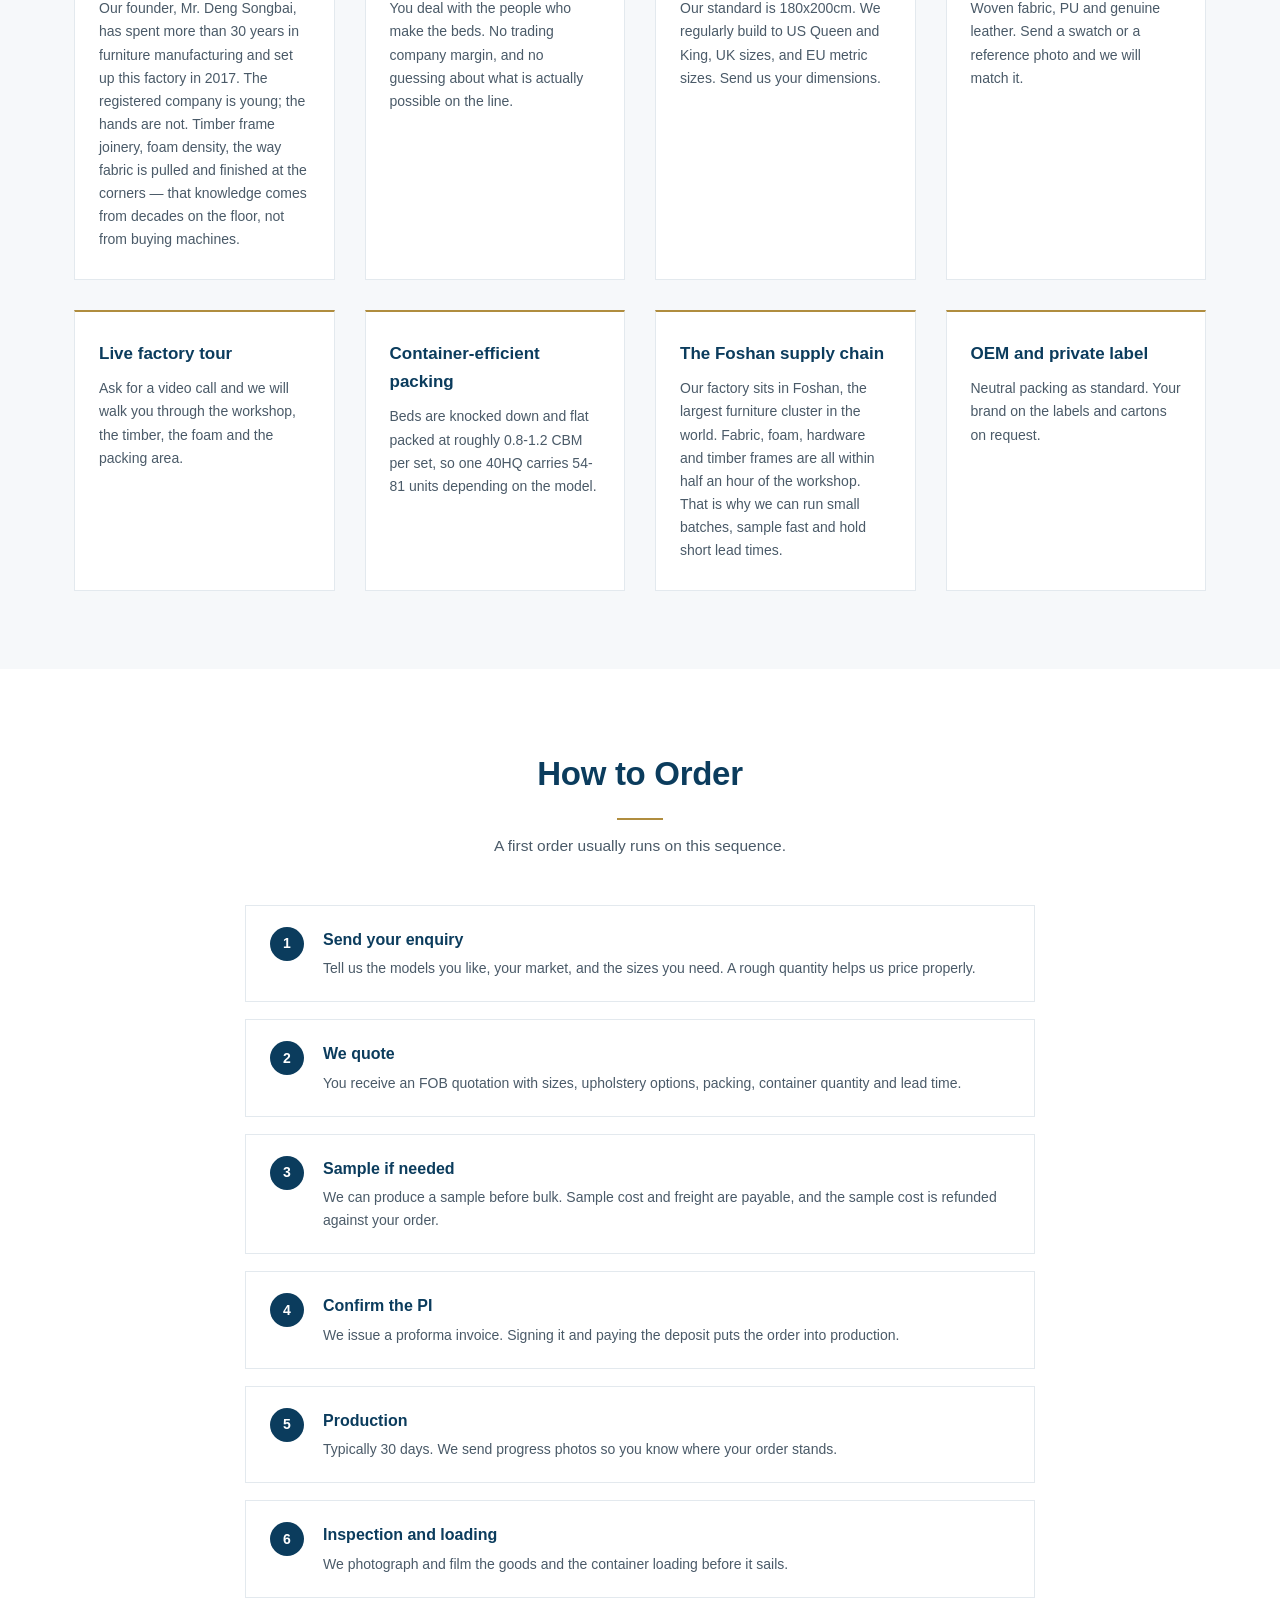
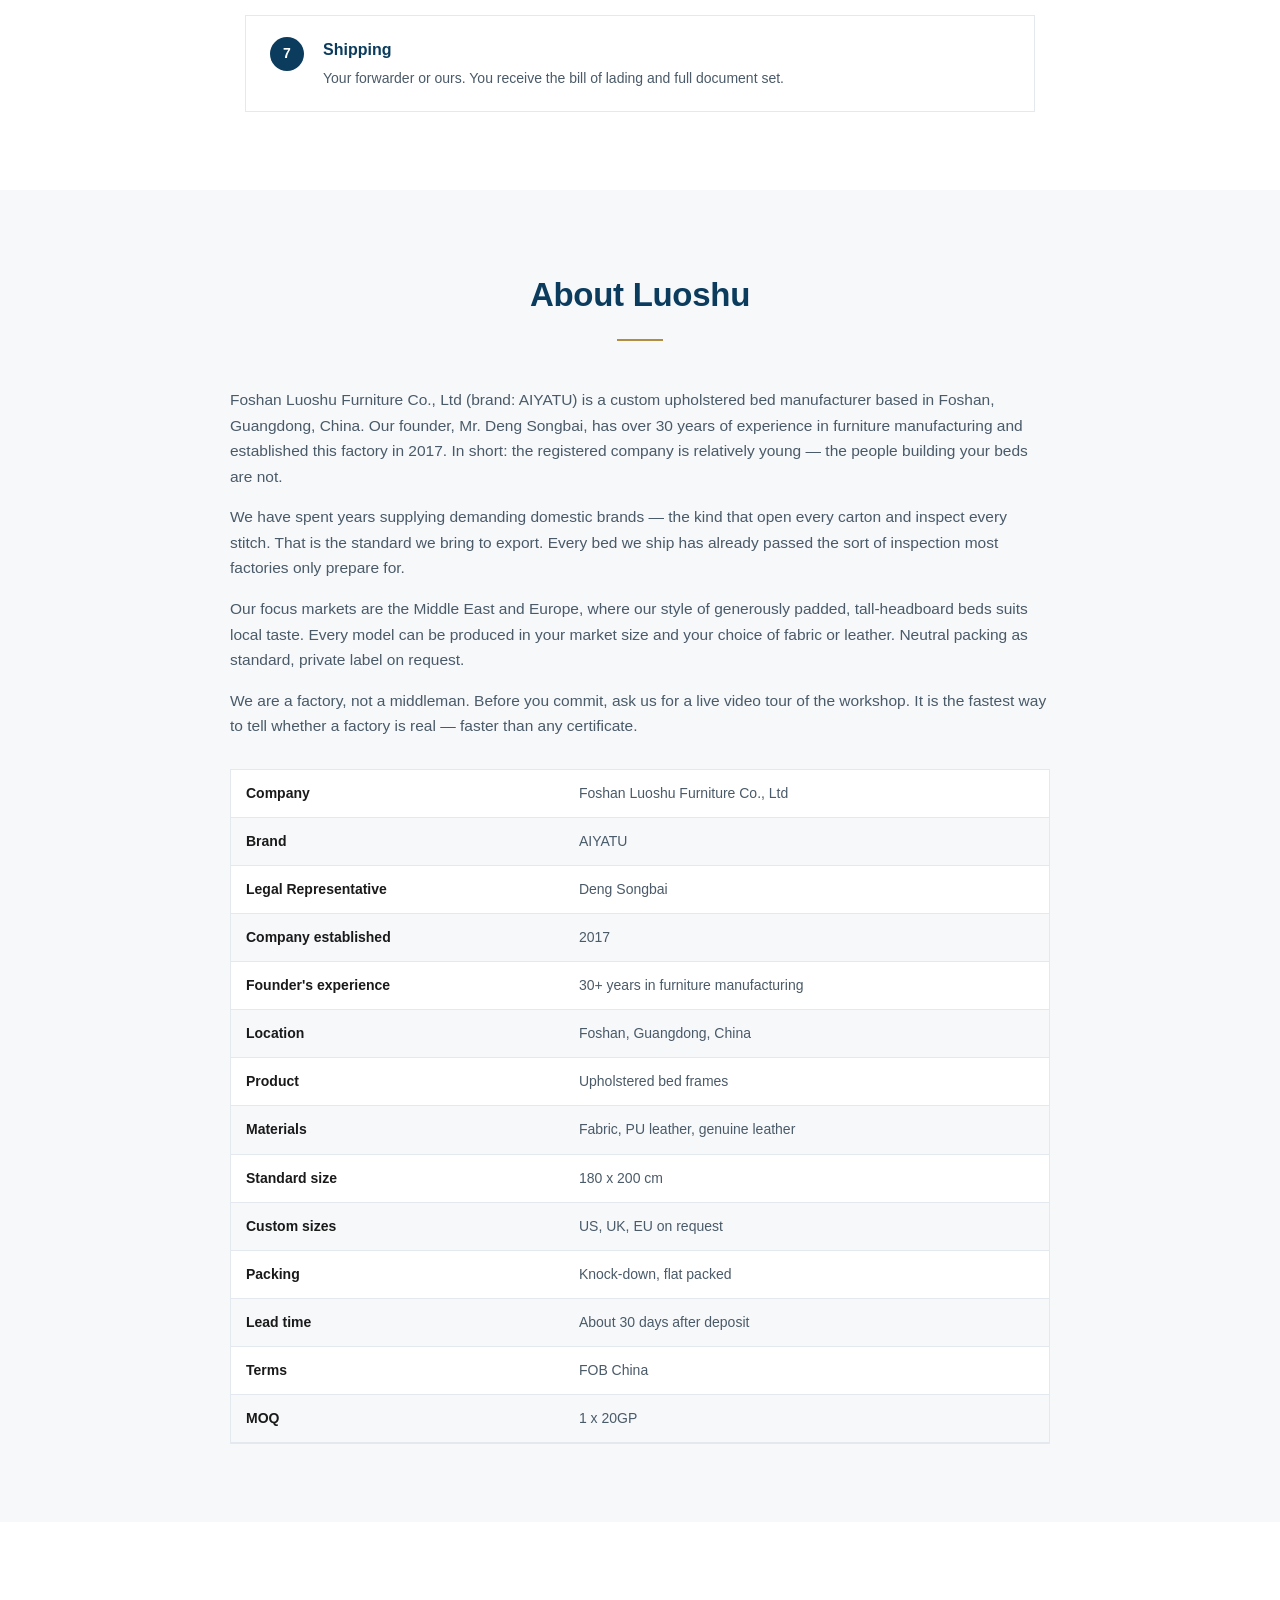
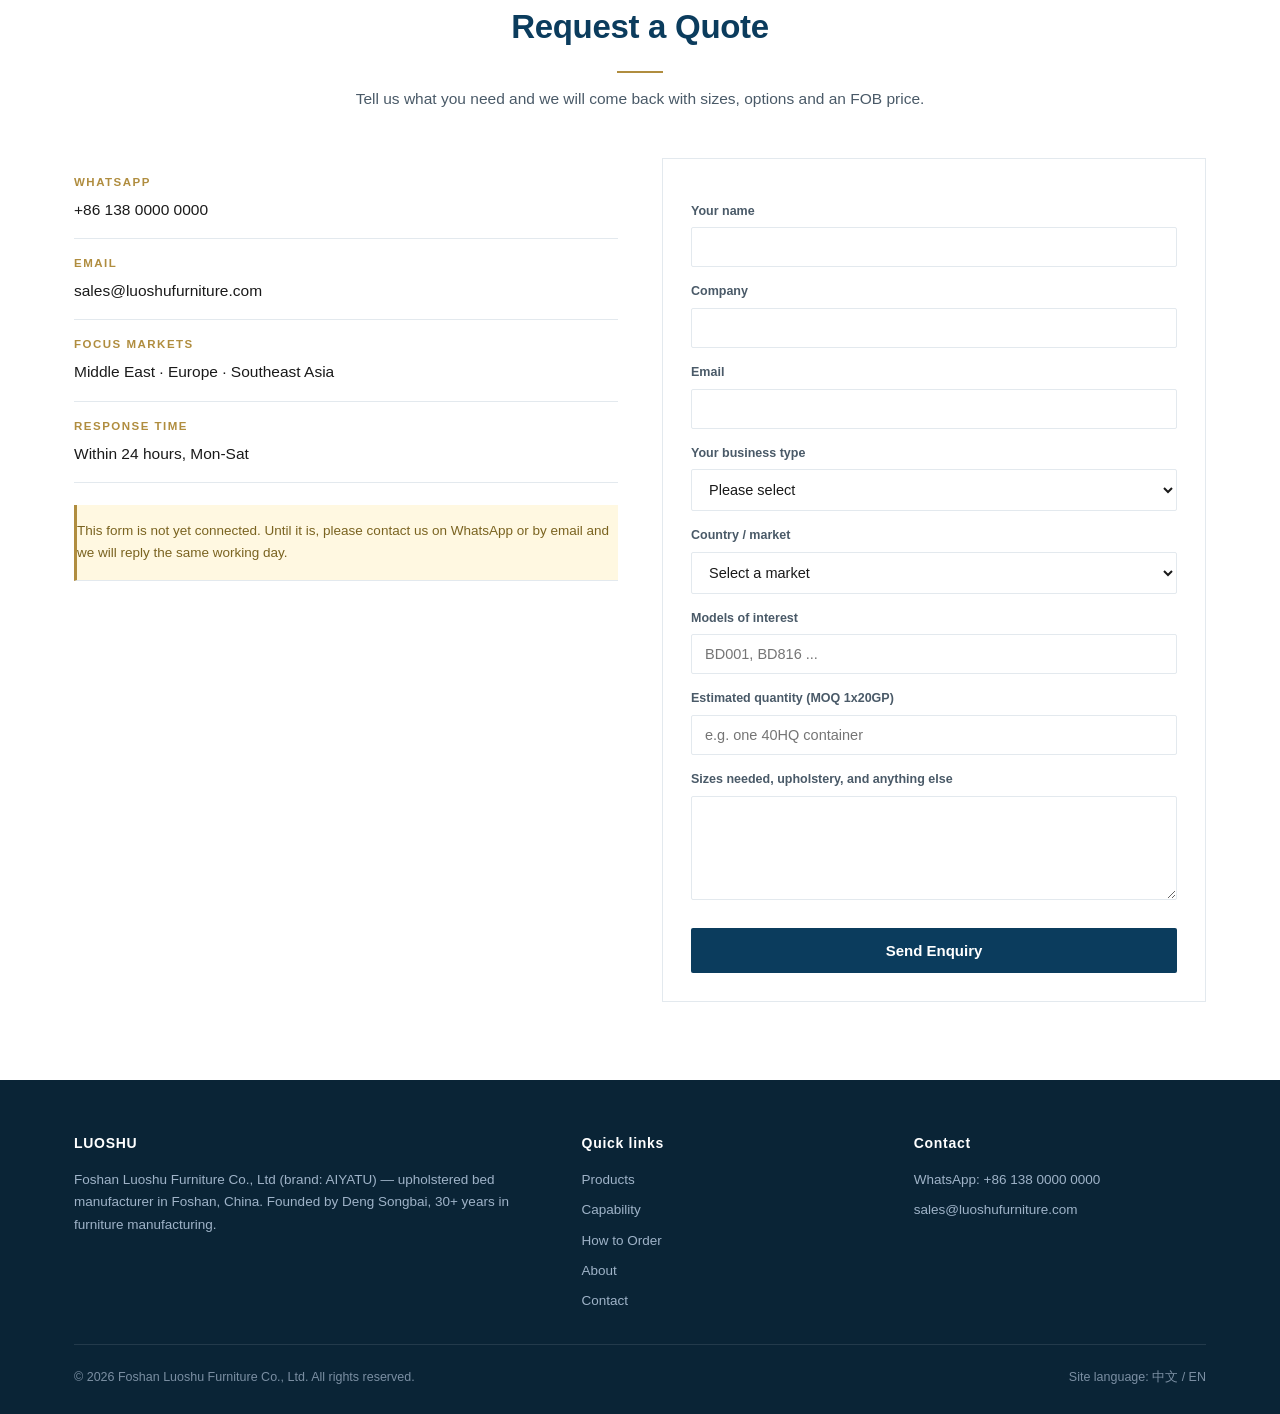
==== commit 3f2526c2: "Reframe experience as founder's 30+ years; set live site URL" ====
--- a/en/index.html
+++ b/en/index.html
@@ -19,7 +19,7 @@
  "@type": "Organization",
  "name": "Foshan Luoshu Furniture Co., Ltd",
  "alternateName": "佛山市洛书家具",
- "url": "https://REPLACE-YOUR-DOMAIN.com/",
+ "url": "https://kerwinthean.github.io/luoshu-furniture-website/",
  "description": "Chinese manufacturer of fabric and genuine leather upholstered beds. OEM and ODM production for export markets.",
  "address": {
   "@type": "PostalAddress",
@@ -51,7 +51,9 @@
  "legalName": "佛山市洛书家具有限公司",
  "founder": {
   "@type": "Person",
-  "name": "邓松柏"
+  "name": "Deng Songbai",
+  "alternateName": "邓松柏",
+  "description": "Over 30 years of experience in furniture manufacturing"
  }
 }
 </script>
@@ -75,7 +77,7 @@
      "@type": "Organization",
      "name": "Foshan Luoshu Furniture Co., Ltd"
     },
-    "image": "https://REPLACE-YOUR-DOMAIN.com/assets/products/bd001.jpg",
+    "image": "https://kerwinthean.github.io/luoshu-furniture-website/assets/products/bd001.jpg",
     "description": "Curved wingback headboard with deep channel tufting"
    }
   },
@@ -92,7 +94,7 @@
      "@type": "Organization",
      "name": "Foshan Luoshu Furniture Co., Ltd"
     },
-    "image": "https://REPLACE-YOUR-DOMAIN.com/assets/products/bd816.jpg",
+    "image": "https://kerwinthean.github.io/luoshu-furniture-website/assets/products/bd816.jpg",
     "description": "High headboard with sculpted shoulders"
    }
   },
@@ -109,7 +111,7 @@
      "@type": "Organization",
      "name": "Foshan Luoshu Furniture Co., Ltd"
     },
-    "image": "https://REPLACE-YOUR-DOMAIN.com/assets/products/bd860.jpg",
+    "image": "https://kerwinthean.github.io/luoshu-furniture-website/assets/products/bd860.jpg",
     "description": "Broad headboard with layered padding"
    }
   },
@@ -126,7 +128,7 @@
      "@type": "Organization",
      "name": "Foshan Luoshu Furniture Co., Ltd"
     },
-    "image": "https://REPLACE-YOUR-DOMAIN.com/assets/products/bd812.jpg",
+    "image": "https://kerwinthean.github.io/luoshu-furniture-website/assets/products/bd812.jpg",
     "description": "Tall padded headboard, upholstered base"
    }
   },
@@ -143,7 +145,7 @@
      "@type": "Organization",
      "name": "Foshan Luoshu Furniture Co., Ltd"
     },
-    "image": "https://REPLACE-YOUR-DOMAIN.com/assets/products/bd893.jpg",
+    "image": "https://kerwinthean.github.io/luoshu-furniture-website/assets/products/bd893.jpg",
     "description": "Straight-edge headboard, optional flush base"
    }
   },
@@ -160,7 +162,7 @@
      "@type": "Organization",
      "name": "Foshan Luoshu Furniture Co., Ltd"
     },
-    "image": "https://REPLACE-YOUR-DOMAIN.com/assets/products/bd895.jpg",
+    "image": "https://kerwinthean.github.io/luoshu-furniture-website/assets/products/bd895.jpg",
     "description": "Channel-stitched headboard with wide rails"
    }
   },
@@ -177,7 +179,7 @@
      "@type": "Organization",
      "name": "Foshan Luoshu Furniture Co., Ltd"
     },
-    "image": "https://REPLACE-YOUR-DOMAIN.com/assets/products/bd819.jpg",
+    "image": "https://kerwinthean.github.io/luoshu-furniture-website/assets/products/bd819.jpg",
     "description": "Buttoned headboard with rounded corners"
    }
   },
@@ -194,7 +196,7 @@
      "@type": "Organization",
      "name": "Foshan Luoshu Furniture Co., Ltd"
     },
-    "image": "https://REPLACE-YOUR-DOMAIN.com/assets/products/bd815.jpg",
+    "image": "https://kerwinthean.github.io/luoshu-furniture-website/assets/products/bd815.jpg",
     "description": "Winged headboard with low-profile platform"
    }
   },
@@ -211,7 +213,7 @@
      "@type": "Organization",
      "name": "Foshan Luoshu Furniture Co., Ltd"
     },
-    "image": "https://REPLACE-YOUR-DOMAIN.com/assets/products/bd818.jpg",
+    "image": "https://kerwinthean.github.io/luoshu-furniture-website/assets/products/bd818.jpg",
     "description": "Clean-line headboard, fully upholstered"
    }
   },
@@ -228,7 +230,7 @@
      "@type": "Organization",
      "name": "Foshan Luoshu Furniture Co., Ltd"
     },
-    "image": "https://REPLACE-YOUR-DOMAIN.com/assets/products/bd810.jpg",
+    "image": "https://kerwinthean.github.io/luoshu-furniture-website/assets/products/bd810.jpg",
     "description": "Square-line headboard with piped edging"
    }
   },
@@ -245,7 +247,7 @@
      "@type": "Organization",
      "name": "Foshan Luoshu Furniture Co., Ltd"
     },
-    "image": "https://REPLACE-YOUR-DOMAIN.com/assets/products/bd002.jpg",
+    "image": "https://kerwinthean.github.io/luoshu-furniture-website/assets/products/bd002.jpg",
     "description": "Compact frame with softly rolled headboard"
    }
   },
@@ -262,7 +264,7 @@
      "@type": "Organization",
      "name": "Foshan Luoshu Furniture Co., Ltd"
     },
-    "image": "https://REPLACE-YOUR-DOMAIN.com/assets/products/bd850.jpg",
+    "image": "https://kerwinthean.github.io/luoshu-furniture-website/assets/products/bd850.jpg",
     "description": "Slim-frame design with tapered legs"
    }
   },
@@ -279,7 +281,7 @@
      "@type": "Organization",
      "name": "Foshan Luoshu Furniture Co., Ltd"
     },
-    "image": "https://REPLACE-YOUR-DOMAIN.com/assets/products/bd859.jpg",
+    "image": "https://kerwinthean.github.io/luoshu-furniture-website/assets/products/bd859.jpg",
     "description": "Full-fabric build with soft quilted headboard"
    }
   },
@@ -296,7 +298,7 @@
      "@type": "Organization",
      "name": "Foshan Luoshu Furniture Co., Ltd"
     },
-    "image": "https://REPLACE-YOUR-DOMAIN.com/assets/products/bd91.jpg",
+    "image": "https://kerwinthean.github.io/luoshu-furniture-website/assets/products/bd91.jpg",
     "description": "Wide padded headboard with slim metal feet"
    }
   },
@@ -313,7 +315,7 @@
      "@type": "Organization",
      "name": "Foshan Luoshu Furniture Co., Ltd"
     },
-    "image": "https://REPLACE-YOUR-DOMAIN.com/assets/products/bd737.jpg",
+    "image": "https://kerwinthean.github.io/luoshu-furniture-website/assets/products/bd737.jpg",
     "description": "Panelled headboard with generous side rails"
    }
   },
@@ -330,7 +332,7 @@
      "@type": "Organization",
      "name": "Foshan Luoshu Furniture Co., Ltd"
     },
-    "image": "https://REPLACE-YOUR-DOMAIN.com/assets/products/bd898a.jpg",
+    "image": "https://kerwinthean.github.io/luoshu-furniture-website/assets/products/bd898a.jpg",
     "description": "Low platform bed with extended headboard"
    }
   },
@@ -347,7 +349,7 @@
      "@type": "Organization",
      "name": "Foshan Luoshu Furniture Co., Ltd"
     },
-    "image": "https://REPLACE-YOUR-DOMAIN.com/assets/products/bd803.jpg",
+    "image": "https://kerwinthean.github.io/luoshu-furniture-website/assets/products/bd803.jpg",
     "description": "Entry-level upholstered frame"
    }
   }
@@ -372,11 +374,11 @@
 <div class="hero"><div class="wrap">
 <div class="kicker">Established manufacturer · Foshan, Guangdong, China</div>
 <h1>Upholstered Beds,<br>Built to Your Specification</h1>
-<p>We are an upholstered bed factory based in Foshan, China - the largest furniture manufacturing cluster in the world. Fabric and genuine-leather bed frames, custom sizes for every market, container-ready packing, and direct factory pricing.</p>
+<p>We are an upholstered bed factory based in Foshan, China - the largest furniture manufacturing cluster in the world. Our founding team has over 30 years in furniture manufacturing. Fabric and genuine-leather bed frames, custom sizes for every market, container-ready packing, and direct factory pricing.</p>
 <div class="cta"><a class="btn btn-p" href="#products">View Products</a><a class="btn btn-o" href="#contact">Request a Quote</a></div>
 </div></div>
 <div class="strip"><div class="wrap">
-<div><b>9yr</b><small>Upholstered bed experience</small></div>
+<div><b>30yr+</b><small>Founder&#39;s experience</small></div>
 <div><b>OEM</b><small>Custom size & fabric</small></div>
 <div><b>54-81</b><small>Units per 40HQ</small></div>
 <div><b>30d</b><small>Typical lead time</small></div>
@@ -593,7 +595,7 @@
 <section id="capability" class="alt"><div class="wrap">
 <div class="head"><h2>Why Work With Us</h2><div class="rule"></div><p>A direct factory relationship, not a trading layer.</p></div>
 <div class="feat">
-<div class="fitem"><h3>Nine years, one product</h3><p>Since 2017 we have made one thing: upholstered beds. No sofas, no cabinets, no mixed orders. Nine years in a single category is how the construction details and the cost control got where they are.</p></div>
+<div class="fitem"><h3>Over 30 years of craft</h3><p>Our founder, Mr. Deng Songbai, has spent more than 30 years in furniture manufacturing and set up this factory in 2017. The registered company is young; the hands are not. Timber frame joinery, foam density, the way fabric is pulled and finished at the corners &mdash; that knowledge comes from decades on the floor, not from buying machines.</p></div>
 <div class="fitem"><h3>Direct from the factory</h3><p>You deal with the people who make the beds. No trading company margin, and no guessing about what is actually possible on the line.</p></div>
 <div class="fitem"><h3>Any size, any market</h3><p>Our standard is 180x200cm. We regularly build to US Queen and King, UK sizes, and EU metric sizes. Send us your dimensions.</p></div>
 <div class="fitem"><h3>Fabric and leather</h3><p>Woven fabric, PU and genuine leather. Send a swatch or a reference photo and we will match it.</p></div>
@@ -616,7 +618,7 @@
 <section id="about" class="alt"><div class="wrap">
 <div class="head"><h2>About Luoshu</h2><div class="rule"></div></div>
 <div style="max-width:820px;margin:0 auto">
-<p style="margin-bottom:15px;color:#4a5a68;font-size:15.5px">Foshan Luoshu Furniture Co., Ltd (brand: AIYATU) was founded in 2017 and is a custom upholstered bed manufacturer based in Foshan, Guangdong. Legal representative: Deng Songbai.</p>
+<p style="margin-bottom:15px;color:#4a5a68;font-size:15.5px">Foshan Luoshu Furniture Co., Ltd (brand: AIYATU) is a custom upholstered bed manufacturer based in Foshan, Guangdong, China. Our founder, Mr. Deng Songbai, has over 30 years of experience in furniture manufacturing and established this factory in 2017. In short: the registered company is relatively young &mdash; the people building your beds are not.</p>
 <p style="margin-bottom:15px;color:#4a5a68;font-size:15.5px">We have spent years supplying demanding domestic brands — the kind that open every carton and inspect every stitch. That is the standard we bring to export. Every bed we ship has already passed the sort of inspection most factories only prepare for.</p>
 <p style="margin-bottom:15px;color:#4a5a68;font-size:15.5px">Our focus markets are the Middle East and Europe, where our style of generously padded, tall-headboard beds suits local taste. Every model can be produced in your market size and your choice of fabric or leather. Neutral packing as standard, private label on request.</p>
 <p style="margin-bottom:15px;color:#4a5a68;font-size:15.5px">We are a factory, not a middleman. Before you commit, ask us for a live video tour of the workshop. It is the fastest way to tell whether a factory is real — faster than any certificate.</p>
@@ -624,7 +626,8 @@
 <tr><td>Company</td><td>Foshan Luoshu Furniture Co., Ltd</td></tr>
 <tr><td>Brand</td><td>AIYATU</td></tr>
 <tr><td>Legal Representative</td><td>Deng Songbai</td></tr>
-<tr><td>Established</td><td>2017 (9 years of upholstered bed manufacturing)</td></tr>
+<tr><td>Company established</td><td>2017</td></tr>
+<tr><td>Founder&#39;s experience</td><td>30+ years in furniture manufacturing</td></tr>
 <tr><td>Location</td><td>Foshan, Guangdong, China</td></tr>
 <tr><td>Product</td><td>Upholstered bed frames</td></tr>
 <tr><td>Materials</td><td>Fabric, PU leather, genuine leather</td></tr>
@@ -679,7 +682,7 @@
 </div></div></section>
 <footer><div class="wrap">
 <div class="fgrid">
-<div><h4>LUOSHU</h4><p>Foshan Foshan Luoshu Furniture Co., Ltd — upholstered bed manufacturer, China. Brand: AIYATU.</p></div>
+<div><h4>LUOSHU</h4><p>Foshan Luoshu Furniture Co., Ltd (brand: AIYATU) &mdash; upholstered bed manufacturer in Foshan, China. Founded by Deng Songbai, 30+ years in furniture manufacturing.</p></div>
 <div><h4>Quick links</h4><ul>
 <li><a href="#products">Products</a></li>
 <li><a href="#capability">Capability</a></li>
